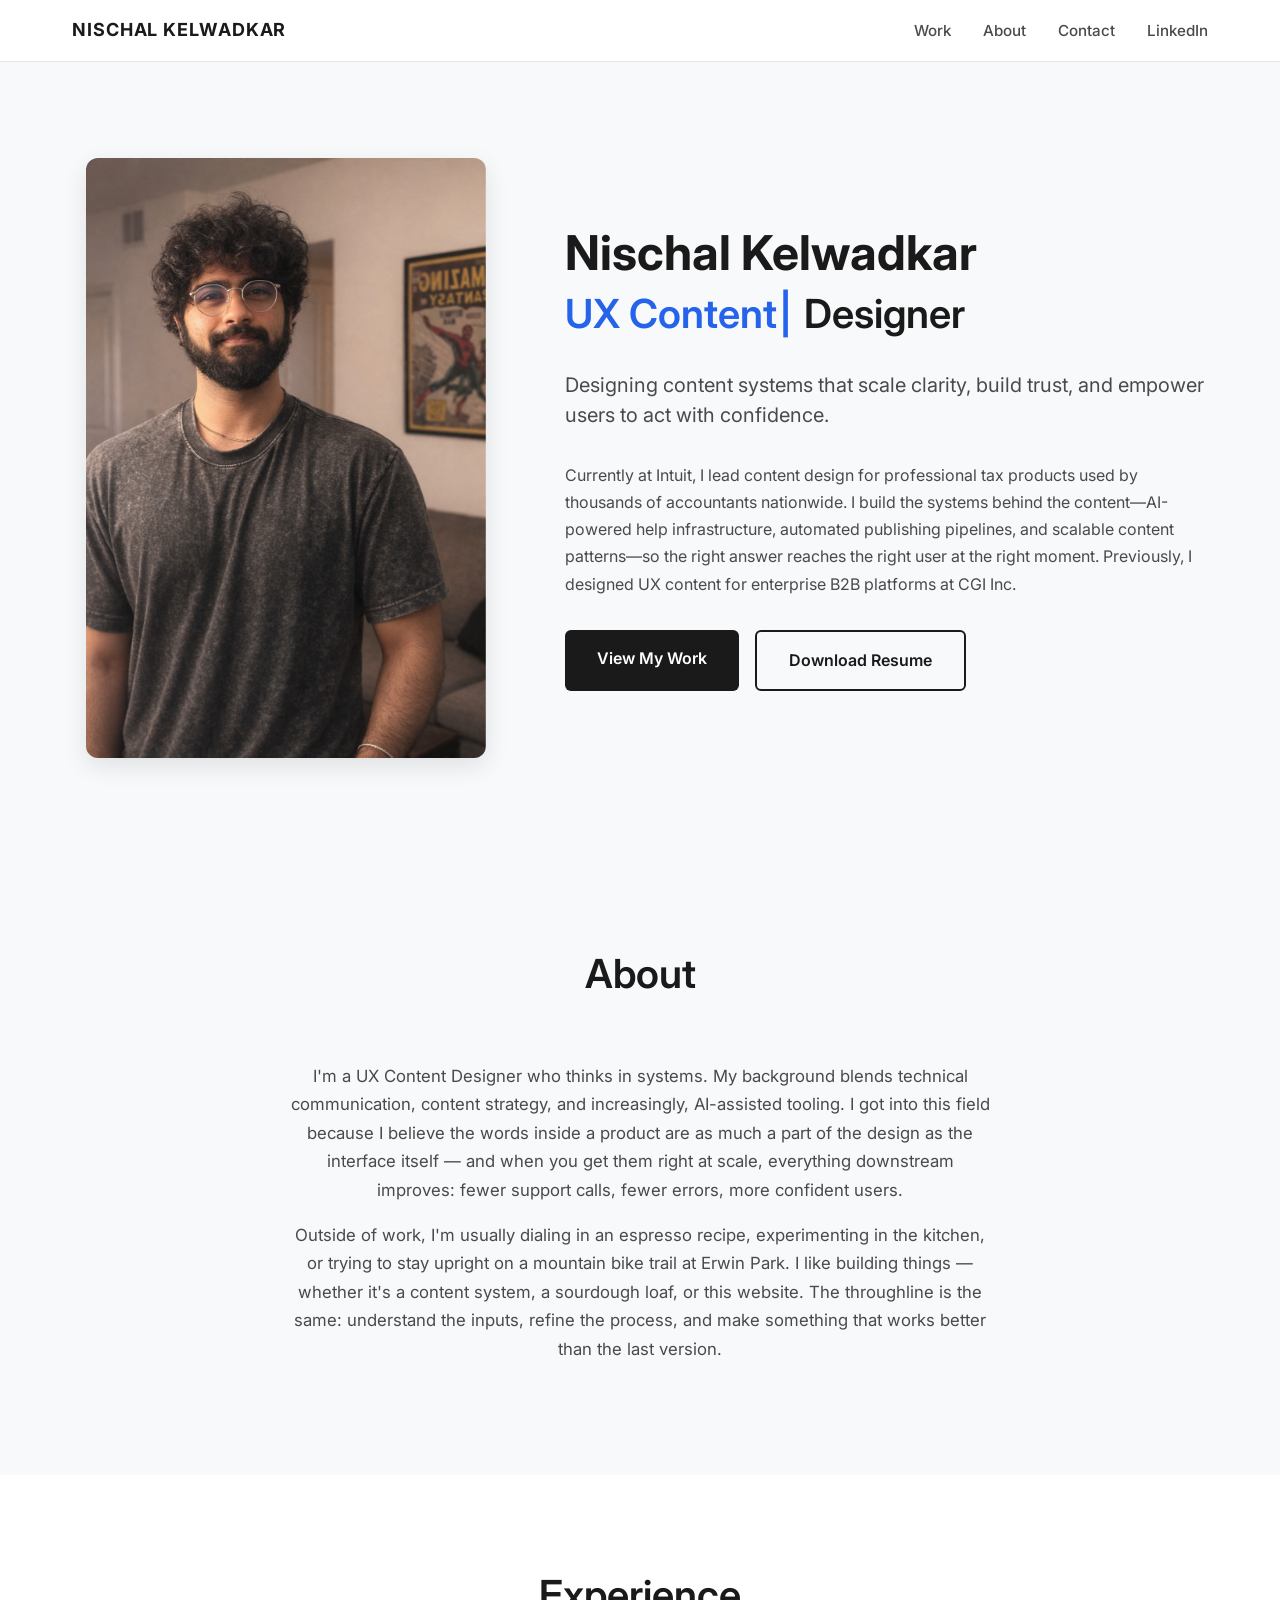
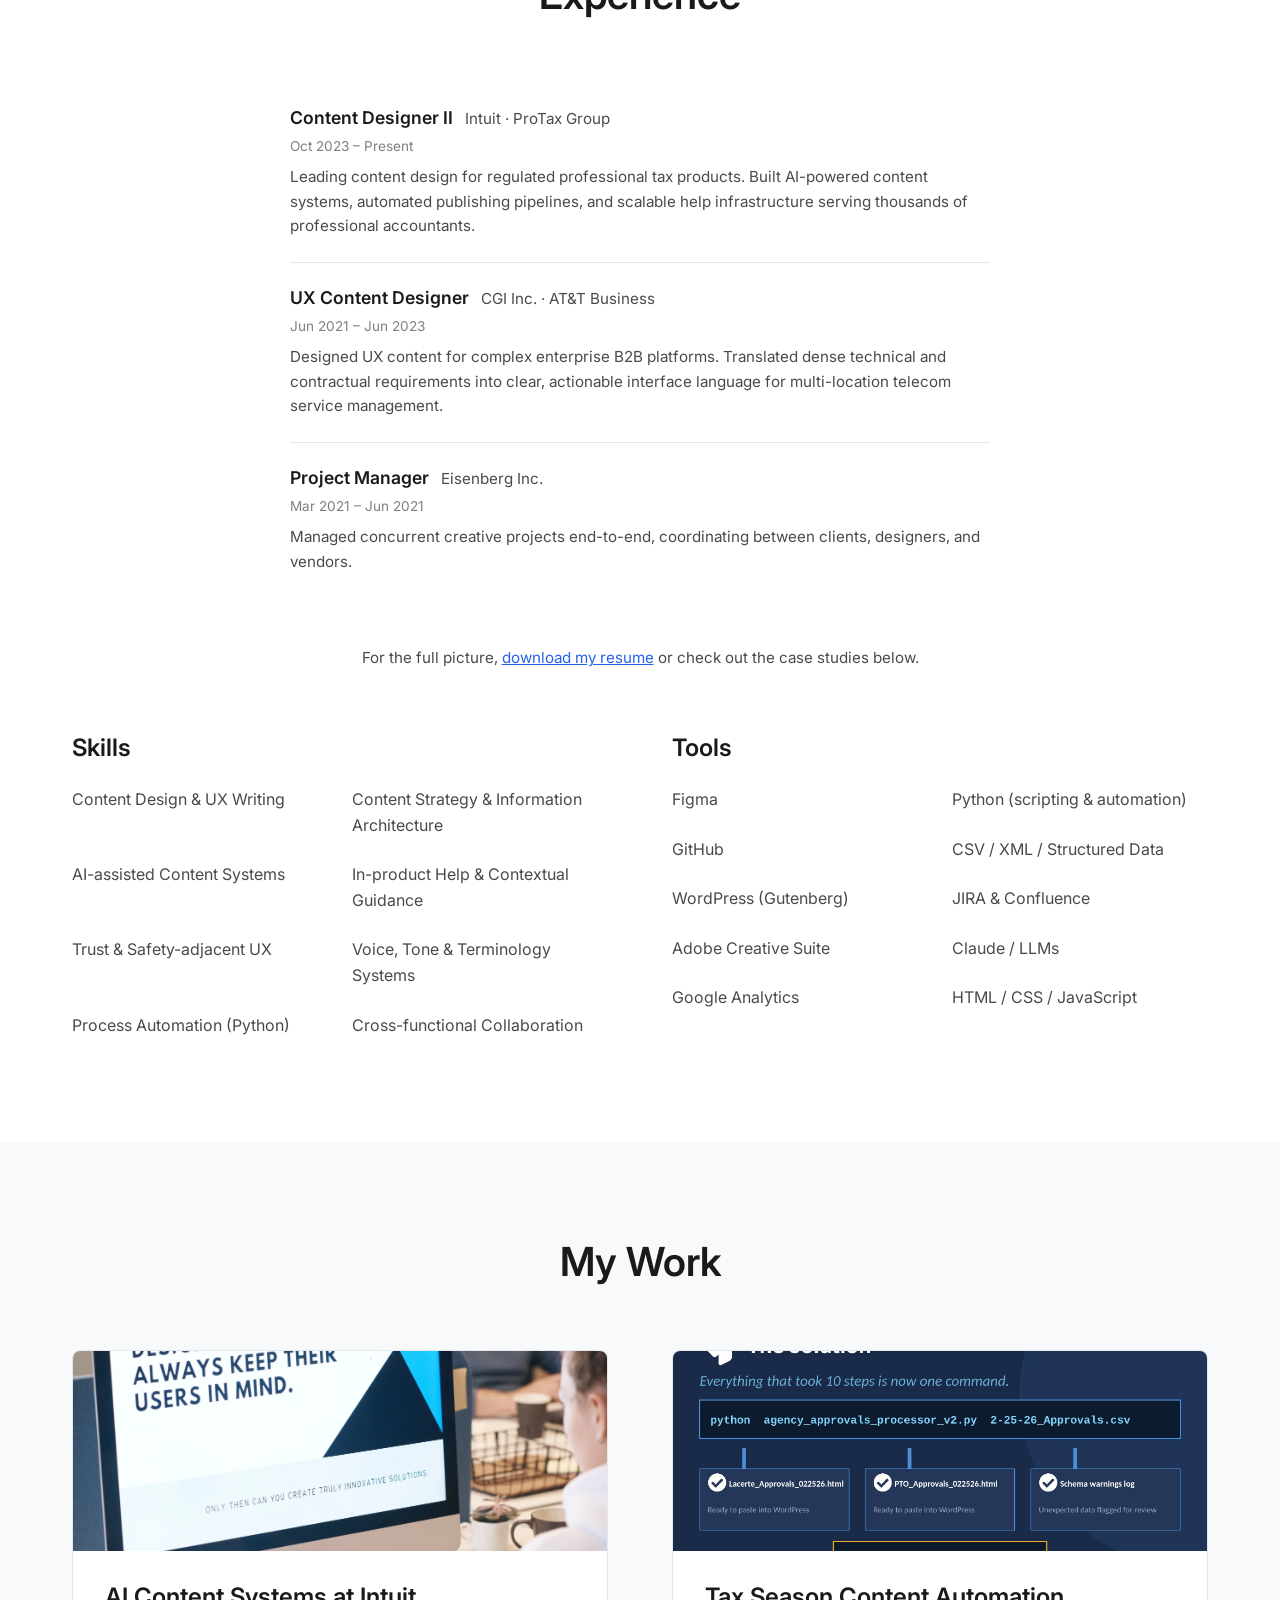
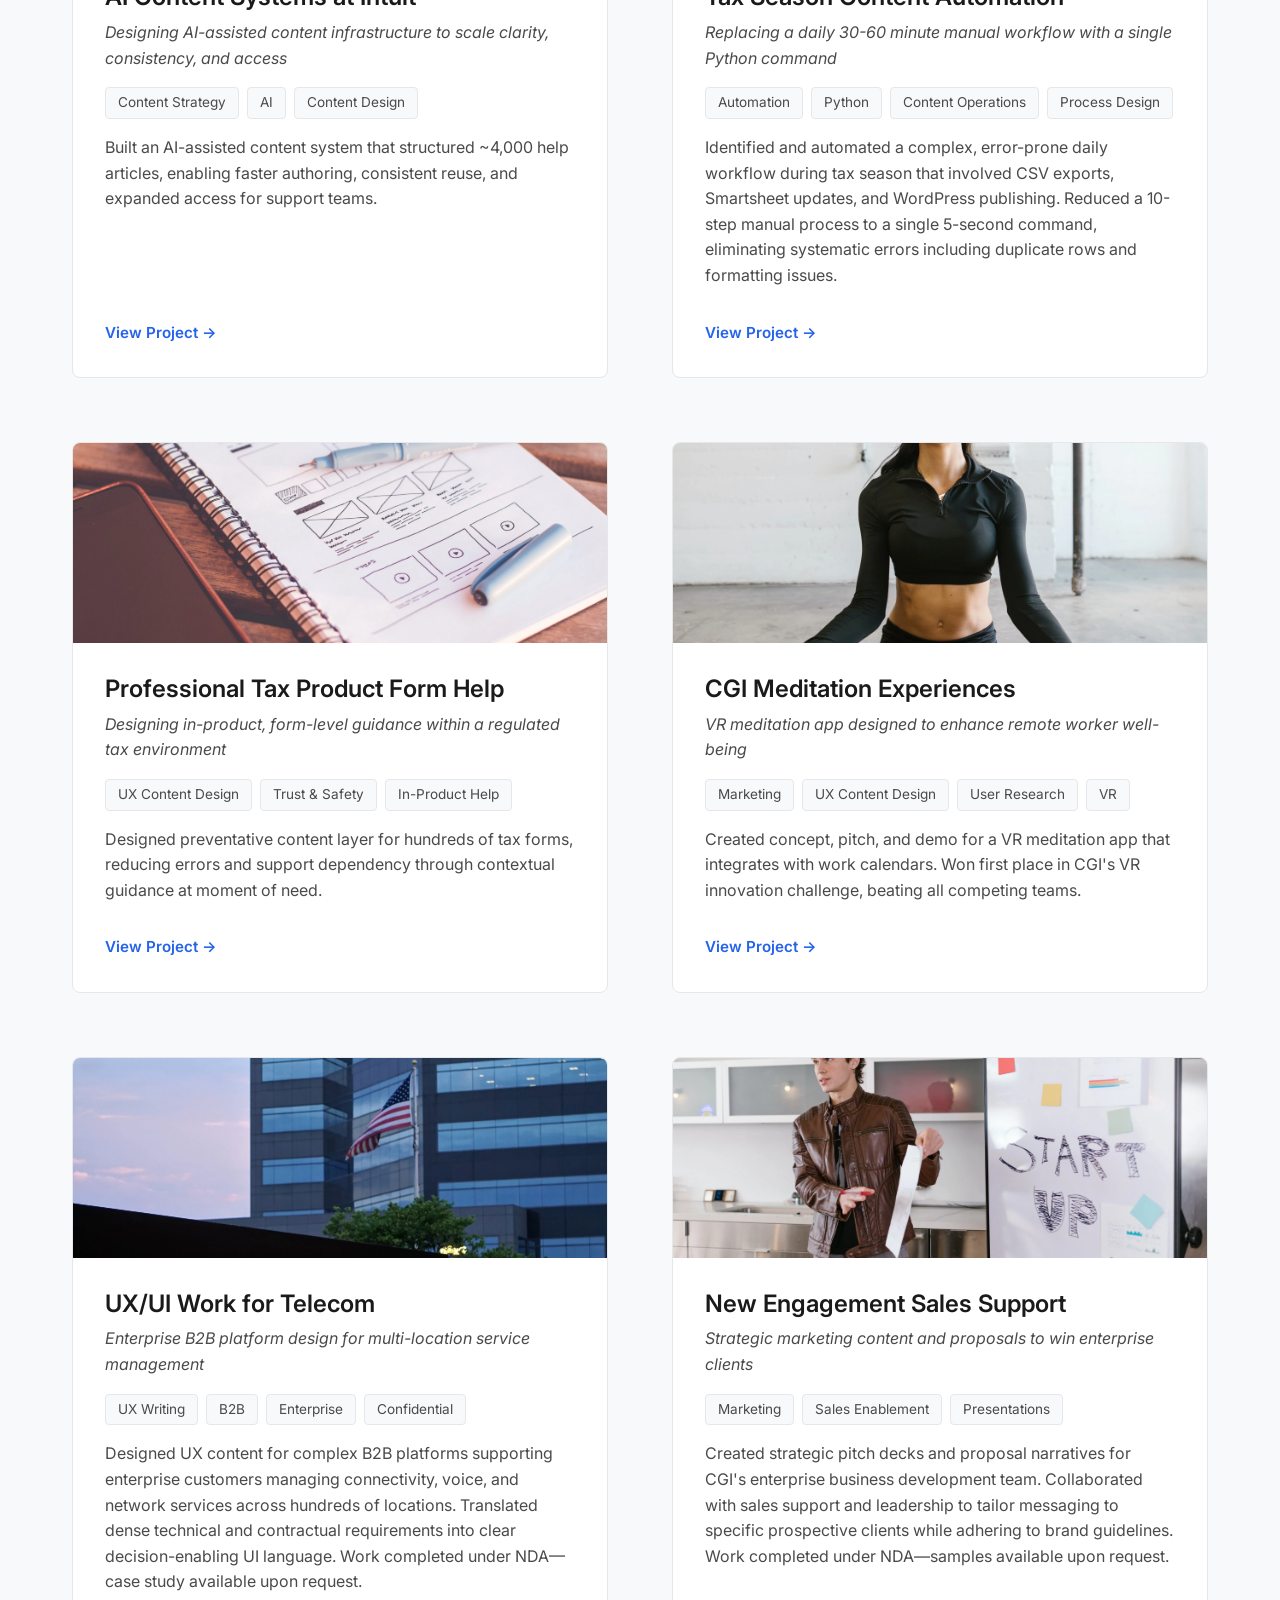
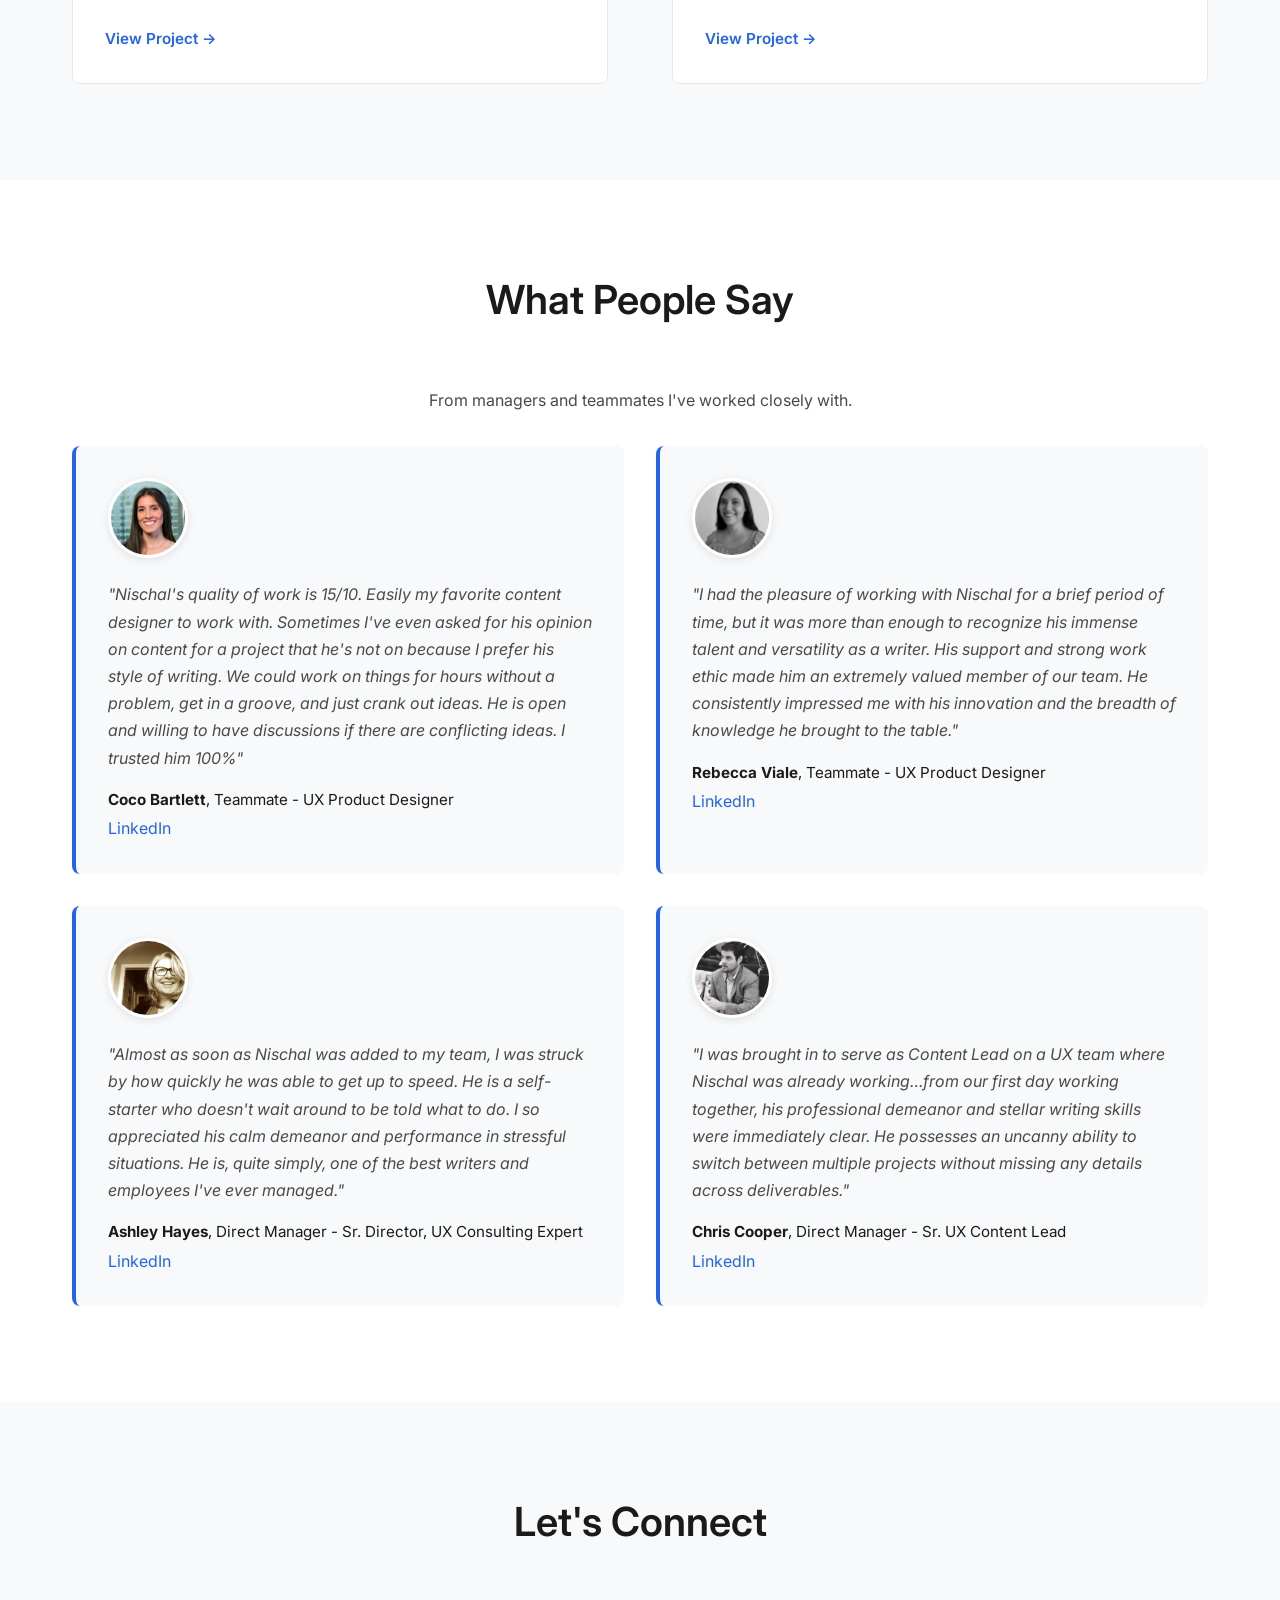
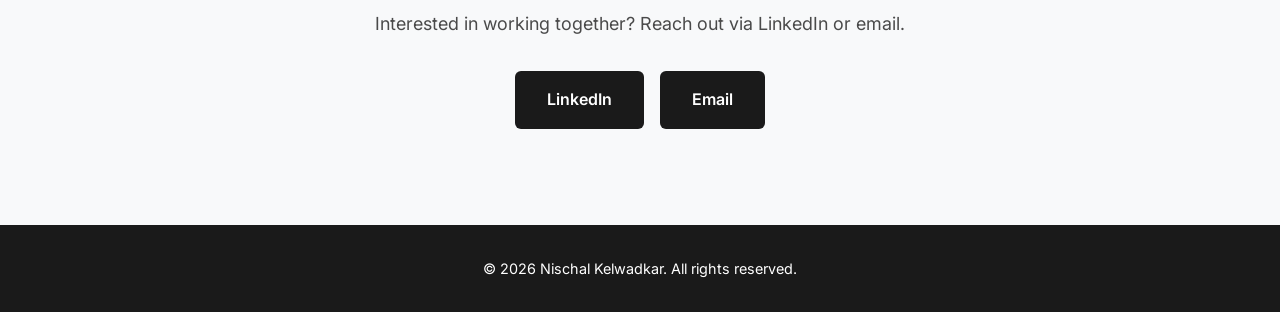
==== index.html @ 934eb345 "Round 2: slide images on automation page, 2x2 testimonials, split about section with personality, in" ====
<!DOCTYPE html>
<html lang="en">
<head>
    <meta charset="UTF-8">
    <meta name="viewport" content="width=device-width, initial-scale=1.0">
    <meta name="description" content="Nischal Kelwadkar - UX Content Designer specializing in content systems, in-product help, and AI-assisted workflows.">
    <meta property="og:title" content="Nischal Kelwadkar - UX Content Designer">
    <meta property="og:description" content="Designing content systems that scale clarity, build trust, and empower users to act with confidence.">
    <meta property="og:type" content="website">
    <meta property="og:url" content="https://www.nischalkelwadkar.com">
    <meta name="twitter:card" content="summary">
    <meta name="twitter:title" content="Nischal Kelwadkar - UX Content Designer">
    <meta name="twitter:description" content="UX Content Designer specializing in content systems, AI-assisted workflows, and in-product help.">
    <title>Nischal Kelwadkar - UX Content Designer</title>
    <link rel="stylesheet" href="css/style.css">
    <link rel="preconnect" href="https://fonts.googleapis.com">
    <link rel="preconnect" href="https://fonts.gstatic.com" crossorigin>
    <link href="https://fonts.googleapis.com/css2?family=Inter:wght@300;400;500;600;700&display=swap" rel="stylesheet">
</head>
<body>
    <!-- Header/Nav -->
    <header class="header">
        <div class="container">
            <nav class="nav">
                <a href="/" class="logo">NISCHAL KELWADKAR</a>
                <ul class="nav-links">
                    <li><a href="#work">Work</a></li>
                    <li><a href="#about">About</a></li>
                    <li><a href="#contact">Contact</a></li>
                    <li><a href="https://www.linkedin.com/in/nischal-kelwadkar-384573167/" target="_blank" rel="noopener">LinkedIn</a></li>
                </ul>
            </nav>
        </div>
    </header>

    <!-- Hero Section -->
    <section class="hero">
        <div class="container">
            <div class="hero-wrapper">
                <div class="hero-image">
                    <img src="images/MePic.webp" alt="Nischal Kelwadkar" />
                </div>
                <div class="hero-content">
                    <h1 class="hero-name">Nischal Kelwadkar</h1>
                    <h2 class="hero-title">
                        <span class="title-rotating"></span>
                        <span class="title-static">Designer</span>
                    </h2>
                    <p class="hero-subtitle">Designing content systems that scale clarity, build trust, and empower users to act with confidence.</p>
                    <p class="hero-description">
                        Currently at Intuit, I lead content design for professional tax products used by thousands of accountants nationwide. I build the systems behind the content—AI-powered help infrastructure, automated publishing pipelines, and scalable content patterns—so the right answer reaches the right user at the right moment. Previously, I designed UX content for enterprise B2B platforms at CGI Inc.
                    </p>
                    <div class="hero-actions">
                        <a href="#work" class="cta-button">View My Work</a>
                        <a href="resume.pdf" download class="cta-button secondary">Download Resume</a>
                    </div>
                </div>
            </div>
        </div>
    </section>

    <!-- About Intro Section -->
    <section id="about" class="about-intro-section">
        <div class="container">
            <h2 class="section-title">About</h2>
            <div class="about-intro">
                <p>I'm a UX Content Designer who thinks in systems. My background blends technical communication, content strategy, and increasingly, AI-assisted tooling. I got into this field because I believe the words inside a product are as much a part of the design as the interface itself — and when you get them right at scale, everything downstream improves: fewer support calls, fewer errors, more confident users.</p>
                <p>Outside of work, I'm usually dialing in an espresso recipe, experimenting in the kitchen, or trying to stay upright on a mountain bike trail at Erwin Park. I like building things — whether it's a content system, a sourdough loaf, or this website. The throughline is the same: understand the inputs, refine the process, and make something that works better than the last version.</p>
            </div>
        </div>
    </section>

    <!-- Experience & Skills Section -->
    <section class="experience-section">
        <div class="container">
            <h2 class="section-title">Experience</h2>
            <div class="experience-timeline">
                <div class="timeline-item">
                    <div class="timeline-role">
                        <h3>Content Designer II</h3>
                        <p class="company">Intuit · ProTax Group</p>
                    </div>
                    <p class="timeline-dates">Oct 2023 – Present</p>
                    <p class="timeline-summary">Leading content design for regulated professional tax products. Built AI-powered content systems, automated publishing pipelines, and scalable help infrastructure serving thousands of professional accountants.</p>
                </div>
                <div class="timeline-item">
                    <div class="timeline-role">
                        <h3>UX Content Designer</h3>
                        <p class="company">CGI Inc. · AT&T Business</p>
                    </div>
                    <p class="timeline-dates">Jun 2021 – Jun 2023</p>
                    <p class="timeline-summary">Designed UX content for complex enterprise B2B platforms. Translated dense technical and contractual requirements into clear, actionable interface language for multi-location telecom service management.</p>
                </div>
                <div class="timeline-item">
                    <div class="timeline-role">
                        <h3>Project Manager</h3>
                        <p class="company">Eisenberg Inc.</p>
                    </div>
                    <p class="timeline-dates">Mar 2021 – Jun 2021</p>
                    <p class="timeline-summary">Managed concurrent creative projects end-to-end, coordinating between clients, designers, and vendors.</p>
                </div>
            </div>
            <div class="about-cta">
                <p>For the full picture, <a href="resume.pdf" download>download my resume</a> or check out the case studies below.</p>
            </div>
            <div class="skills-tools">
                <div class="skills-column">
                    <h3>Skills</h3>
                    <ul class="skill-list">
                        <li><a href="projects/lacerte-forms-help.html#content-design-strategy" class="skill-link">Content Design & UX Writing</a></li>
                        <li><a href="projects/ai-content-systems.html#content-capture" class="skill-link">Content Strategy & Information Architecture</a></li>
                        <li><a href="projects/ai-content-systems.html#ai-authoring" class="skill-link">AI-assisted Content Systems</a></li>
                        <li><a href="projects/lacerte-forms-help.html#writing-in-product" class="skill-link">In-product Help & Contextual Guidance</a></li>
                        <li><a href="projects/lacerte-forms-help.html#trust-safety" class="skill-link">Trust & Safety-adjacent UX</a></li>
                        <li><a href="projects/lacerte-forms-help.html#terminology" class="skill-link">Voice, Tone & Terminology Systems</a></li>
                        <li><a href="projects/tax-season-automation.html#python-solution" class="skill-link">Process Automation (Python)</a></li>
                        <li><a href="projects/lacerte-forms-help.html#cross-functional" class="skill-link">Cross-functional Collaboration</a></li>
                    </ul>
                </div>
                <div class="skills-column">
                    <h3>Tools</h3>
                    <ul class="skill-list">
                        <li><a href="projects/cgi-meditation.html#wireframes" class="skill-link">Figma</a></li>
                        <li><a href="projects/tax-season-automation.html#python-solution" class="skill-link">Python (scripting & automation)</a></li>
                        <li><a href="projects/tax-season-automation.html#impact" class="skill-link">GitHub</a></li>
                        <li><a href="projects/lacerte-forms-help.html#technical-implementation" class="skill-link">CSV / XML / Structured Data</a></li>
                        <li><a href="projects/tax-season-automation.html#wordpress-publishing" class="skill-link">WordPress (Gutenberg)</a></li>
                        <li><a href="projects/lacerte-forms-help.html#identifying-high-risk" class="skill-link">JIRA & Confluence</a></li>
                        <li><a href="projects/cgi-meditation.html#selling-product" class="skill-link">Adobe Creative Suite</a></li>
                        <li><a href="projects/ai-content-systems.html#ai-authoring" class="skill-link">Claude / LLMs</a></li>
                        <li><a href="projects/lacerte-forms-help.html#deep-linking" class="skill-link">Google Analytics</a></li>
                        <li><a href="projects/lacerte-forms-help.html#build-release" class="skill-link">HTML / CSS / JavaScript</a></li>
                    </ul>
                </div>
            </div>
        </div>
    </section>

    <!-- Projects Section -->
    <section id="work" class="projects">
        <div class="container">
            <h2 class="section-title">My Work</h2>
            <div id="projects-grid" class="projects-grid">
                <!-- Projects will be dynamically loaded here -->
            </div>
        </div>
    </section>

    <!-- Testimonials Section -->
    <section class="testimonials">
        <div class="container">
            <h2 class="section-title">What People Say</h2>
            <p class="section-subtitle" style="text-align: center; color: var(--color-secondary); margin-bottom: 2rem; max-width: 600px; margin-left: auto; margin-right: auto;">From managers and teammates I've worked closely with.</p>
            <div class="testimonials-grid">
                <div class="testimonial">
                    <img src="images/coco.webp" alt="Coco Bartlett" class="testimonial-photo" />
                    <p class="quote">"Nischal's quality of work is 15/10. Easily my favorite content designer to work with. 
                    Sometimes I've even asked for his opinion on content for a project that he's not on because I prefer his 
                    style of writing. We could work on things for hours without a problem, get in a groove, and just crank out 
                    ideas. He is open and willing to have discussions if there are conflicting ideas. I trusted him 100%"</p>
                    <p class="author"><strong>Coco Bartlett</strong>, Teammate - UX Product Designer</p>
                    <a href="https://www.linkedin.com/in/cocobartlett/" target="_blank" rel="noopener">LinkedIn</a>
                </div>

                <div class="testimonial">
                    <img src="images/Rebecca.webp" alt="Rebecca Viale" class="testimonial-photo" />
                    <p class="quote">"I had the pleasure of working with Nischal for a brief period of time, but it was more 
                    than enough to recognize his immense talent and versatility as a writer. His support and strong work ethic 
                    made him an extremely valued member of our team. He consistently impressed me with his innovation and the 
                    breadth of knowledge he brought to the table."</p>
                    <p class="author"><strong>Rebecca Viale</strong>, Teammate - UX Product Designer</p>
                    <a href="https://www.linkedin.com/in/bexviale/" target="_blank" rel="noopener">LinkedIn</a>
                </div>

                <div class="testimonial">
                    <img src="images/Ashley.webp" alt="Ashley Hayes" class="testimonial-photo" />
                    <p class="quote">"Almost as soon as Nischal was added to my team, I was struck by how quickly he was able 
                    to get up to speed. He is a self-starter who doesn't wait around to be told what to do. I so appreciated 
                    his calm demeanor and performance in stressful situations. He is, quite simply, one of the best writers and 
                    employees I've ever managed."</p>
                    <p class="author"><strong>Ashley Hayes</strong>, Direct Manager - Sr. Director, UX Consulting Expert</p>
                    <a href="https://www.linkedin.com/in/ashley-e-hayes/" target="_blank" rel="noopener">LinkedIn</a>
                </div>

                <div class="testimonial">
                    <img src="images/Chris.webp" alt="Chris Cooper" class="testimonial-photo" />
                    <p class="quote">"I was brought in to serve as Content Lead on a UX team where Nischal was already 
                    working…from our first day working together, his professional demeanor and stellar writing skills were 
                    immediately clear. He possesses an uncanny ability to switch between multiple projects without missing any 
                    details across deliverables."</p>
                    <p class="author"><strong>Chris Cooper</strong>, Direct Manager - Sr. UX Content Lead</p>
                    <a href="https://www.linkedin.com/in/chriscooperatl/" target="_blank" rel="noopener">LinkedIn</a>
                </div>
            </div>
        </div>
    </section>

    <!-- Contact Section -->
    <section id="contact" class="contact">
        <div class="container">
            <h2 class="section-title">Let's Connect</h2>
            <p class="contact-text">Interested in working together? Reach out via LinkedIn or email.</p>
            <div class="contact-links">
                <a href="https://www.linkedin.com/in/nischal-kelwadkar-384573167/" target="_blank" rel="noopener" class="contact-button">LinkedIn</a>
                <a href="mailto:nischalnck@gmail.com" class="contact-button">Email</a>
            </div>
        </div>
    </section>

    <!-- Footer -->
    <footer class="footer">
        <div class="container">
            <p>&copy; 2026 Nischal Kelwadkar. All rights reserved.</p>
        </div>
    </footer>

    <script src="js/main.js"></script>
</body>
</html>
---- css/style.css ----
/* ===========================
   Reset & Base Styles
   =========================== */

* {
    margin: 0;
    padding: 0;
    box-sizing: border-box;
}

:root {
    --color-primary: #1a1a1a;
    --color-secondary: #4a4a4a;
    --color-accent: #2563eb;
    --color-bg: #ffffff;
    --color-bg-alt: #f8f9fa;
    --color-border: #e5e7eb;
    --font-primary: 'Inter', -apple-system, BlinkMacSystemFont, 'Segoe UI', sans-serif;
    --max-width: 1200px;
    --spacing-xs: 0.5rem;
    --spacing-sm: 1rem;
    --spacing-md: 2rem;
    --spacing-lg: 4rem;
    --spacing-xl: 6rem;
}

html {
    scroll-behavior: smooth;
}

body {
    font-family: var(--font-primary);
    color: var(--color-primary);
    line-height: 1.6;
    font-size: 16px;
    background: var(--color-bg);
}

/* ===========================
   Typography
   =========================== */

h1, h2, h3, h4, h5, h6 {
    line-height: 1.2;
    font-weight: 600;
}

h1 {
    font-size: 3.5rem;
    margin-bottom: var(--spacing-md);
}

h2 {
    font-size: 2.5rem;
    margin-bottom: var(--spacing-md);
}

h3 {
    font-size: 1.5rem;
    margin-bottom: var(--spacing-sm);
}

p {
    margin-bottom: var(--spacing-sm);
}

a {
    color: var(--color-accent);
    text-decoration: none;
    transition: opacity 0.2s ease;
}

a:hover {
    opacity: 0.8;
}

/* ===========================
   Layout
   =========================== */

.container {
    max-width: var(--max-width);
    margin: 0 auto;
    padding: 0 var(--spacing-md);
}

section {
    padding: var(--spacing-xl) 0;
}

/* ===========================
   Header & Navigation
   =========================== */

.header {
    position: sticky;
    top: 0;
    background: rgba(255, 255, 255, 0.95);
    backdrop-filter: blur(10px);
    border-bottom: 1px solid var(--color-border);
    z-index: 1000;
    padding: var(--spacing-sm) 0;
}

.nav {
    display: flex;
    justify-content: space-between;
    align-items: center;
}

.logo {
    font-size: 1.125rem;
    font-weight: 700;
    letter-spacing: 0.05em;
    color: var(--color-primary);
}

.nav-links {
    display: flex;
    list-style: none;
    gap: var(--spacing-md);
}

.nav-links a {
    color: var(--color-secondary);
    font-weight: 500;
    font-size: 0.95rem;
}

.nav-links a:hover {
    color: var(--color-accent);
}

/* ===========================
   Hero Section
   =========================== */

.hero {
    padding: var(--spacing-xl) 0;
    background: var(--color-bg-alt);
}

.hero-wrapper {
    display: grid;
    grid-template-columns: 1fr 1.5fr;
    gap: var(--spacing-lg);
    align-items: center;
}

.hero-image {
    display: flex;
    justify-content: center;
    align-items: center;
}

.hero-image img {
    width: 100%;
    max-width: 400px;
    height: auto;
    border-radius: 12px;
    box-shadow: 0 8px 24px rgba(0, 0, 0, 0.1);
}

.hero-content {
    max-width: 100%;
}

.hero-name {
    font-size: 3rem;
    font-weight: 700;
    margin-bottom: var(--spacing-xs);
    color: var(--color-primary);
}

.hero-title {
    font-size: 2.5rem;
    font-weight: 600;
    margin-bottom: var(--spacing-md);
    color: var(--color-secondary);
    white-space: nowrap;
}

.title-rotating {
    display: inline-block;
    color: var(--color-accent);
    vertical-align: baseline;
    position: relative;
    transition: color 0.3s ease;
}

.title-rotating::after {
    content: '|';
    color: var(--color-accent);
    animation: blink 1.5s step-end infinite;
    margin-left: 2px;
}

.title-rotating.hide-cursor::after {
    display: none;
}

.title-rotating.final-state {
    color: var(--color-primary);
}

@keyframes blink {
    0%, 60% {
        opacity: 1;
    }
    61%, 100% {
        opacity: 0;
    }
}

.title-static {
    display: inline-block;
    color: var(--color-primary);
    vertical-align: baseline;
    margin-left: 0.2rem;
}

.hero-subtitle {
    font-size: 1.25rem;
    color: var(--color-secondary);
    margin-bottom: var(--spacing-md);
    line-height: 1.5;
}

.hero-description {
    font-size: 1rem;
    color: var(--color-secondary);
    margin-bottom: var(--spacing-sm);
    line-height: 1.7;
}

.hero-actions {
    display: flex;
    gap: var(--spacing-sm);
    margin-top: var(--spacing-md);
}

.cta-button {
    display: inline-block;
    padding: 1rem 2rem;
    background: var(--color-primary);
    color: var(--color-bg);
    font-weight: 600;
    border-radius: 6px;
    transition: transform 0.2s ease, box-shadow 0.2s ease;
}

.cta-button:hover {
    transform: translateY(-2px);
    box-shadow: 0 4px 12px rgba(0, 0, 0, 0.15);
    opacity: 1;
}

.cta-button.secondary {
    background: transparent;
    color: var(--color-primary);
    border: 2px solid var(--color-primary);
}

.cta-button.secondary:hover {
    background: var(--color-primary);
    color: var(--color-bg);
}

/* ===========================
   Experience Section
   =========================== */

.about-intro-section {
    background: var(--color-bg-alt);
    padding-bottom: var(--spacing-lg);
}

.experience-section {
    background: var(--color-bg);
}

.section-title {
    font-size: 2.5rem;
    margin-bottom: var(--spacing-lg);
    text-align: center;
}

.section-subtitle {
    font-size: 1rem;
    line-height: 1.6;
}

/* About Section - Timeline */
.about-intro {
    max-width: 700px;
    margin: 0 auto 3rem;
    text-align: center;
}

.about-intro p {
    color: var(--color-secondary);
    font-size: 1.05rem;
    line-height: 1.7;
}

.experience-timeline {
    max-width: 700px;
    margin: 0 auto 3rem;
}

.timeline-item {
    padding: 1.5rem 0;
    border-bottom: 1px solid var(--color-border);
}

.timeline-item:last-child {
    border-bottom: none;
}

.timeline-item .timeline-role {
    display: flex;
    align-items: baseline;
    gap: 0.75rem;
    flex-wrap: wrap;
}

.timeline-item h3 {
    margin: 0;
    font-size: 1.1rem;
    color: var(--color-primary);
}

.timeline-item .company {
    color: var(--color-secondary);
    font-size: 0.95rem;
    margin: 0;
}

.timeline-item .timeline-dates {
    color: var(--color-secondary);
    font-size: 0.85rem;
    margin: 0.25rem 0 0.5rem;
    opacity: 0.7;
}

.timeline-item .timeline-summary {
    color: var(--color-secondary);
    font-size: 0.95rem;
    line-height: 1.6;
    margin: 0;
}

.about-cta {
    text-align: center;
    margin-bottom: 3rem;
}

.about-cta p {
    color: var(--color-secondary);
    font-size: 0.95rem;
}

.about-cta a {
    color: var(--color-accent);
    text-decoration: underline;
}

/* Skills & Tools */
.skills-tools {
    display: grid;
    grid-template-columns: repeat(auto-fit, minmax(300px, 1fr));
    gap: var(--spacing-lg);
    margin-top: var(--spacing-lg);
}

.skills-column h3 {
    margin-bottom: var(--spacing-sm);
    color: var(--color-primary);
}

.skill-list {
    list-style: none;
    display: grid;
    grid-template-columns: repeat(2, 1fr);
    gap: 0.5rem 1.5rem;
}

.skill-list li {
    padding: 0;
    transition: none;
    cursor: pointer;
}

.skill-list li:hover {
    transform: none;
    color: inherit;
}

/* Skill/Tool Interactive Links */
.skill-link {
    color: var(--color-secondary);
    text-decoration: none;
    display: block;
    padding: 0.5rem 0;
    transition: color 0.2s ease, transform 0.2s ease;
    position: relative;
}

.skill-link:hover {
    color: var(--color-accent);
    transform: translateY(-3px);
    opacity: 1;
}

.skill-link::after {
    content: '→';
    position: absolute;
    right: 0;
    top: 50%;
    transform: translateY(-50%);
    opacity: 0;
    transition: opacity 0.2s ease, right 0.2s ease;
    color: var(--color-accent);
    font-size: 0.85rem;
}

.skill-link:hover::after {
    opacity: 1;
    right: -1rem;
}

/* ===========================
   Projects Section
   =========================== */

.projects {
    background: var(--color-bg-alt);
}

.projects-grid {
    display: grid;
    grid-template-columns: repeat(auto-fill, minmax(350px, 1fr));
    gap: var(--spacing-lg);
}

.project-card {
    background: var(--color-bg);
    border: 1px solid var(--color-border);
    border-radius: 8px;
    overflow: hidden;
    transition: transform 0.2s ease, box-shadow 0.2s ease;
    cursor: pointer;
    display: flex;
    flex-direction: column;
}

.project-card:hover {
    transform: translateY(-4px);
    box-shadow: 0 8px 24px rgba(0, 0, 0, 0.1);
}

.project-card-image {
    width: 100%;
    height: 200px;
    overflow: hidden;
    background: var(--color-bg-alt);
}

.project-card-image img {
    width: 100%;
    height: 100%;
    object-fit: cover;
    transition: transform 0.3s ease;
}

.project-card:hover .project-card-image img {
    transform: scale(1.05);
}

.project-card-content {
    padding: var(--spacing-md);
    flex: 1;
    display: flex;
    flex-direction: column;
}

.project-card h3 {
    font-size: 1.5rem;
    margin-bottom: var(--spacing-xs);
    color: var(--color-primary);
}

.project-tagline {
    font-size: 1rem;
    color: var(--color-secondary);
    margin-bottom: var(--spacing-sm);
    font-style: italic;
}

.project-tags {
    display: flex;
    flex-wrap: wrap;
    gap: 0.5rem;
    margin-bottom: var(--spacing-sm);
}

.project-tag {
    background: var(--color-bg-alt);
    padding: 0.25rem 0.75rem;
    border-radius: 4px;
    font-size: 0.85rem;
    color: var(--color-secondary);
    border: 1px solid var(--color-border);
}

.project-summary {
    color: var(--color-secondary);
    line-height: 1.6;
    margin-bottom: var(--spacing-sm);
}

.project-link {
    display: inline-block;
    margin-top: auto;
    padding-top: var(--spacing-sm);
    color: var(--color-accent);
    font-weight: 600;
    font-size: 0.95rem;
}

.project-link::after {
    content: " →";
}

/* ===========================
   Testimonials Section
   =========================== */

.testimonials {
    background: var(--color-bg);
}

.testimonials-grid {
    display: grid;
    grid-template-columns: repeat(2, 1fr);
    gap: var(--spacing-md);
}

.testimonial {
    padding: var(--spacing-md);
    background: var(--color-bg-alt);
    border-radius: 8px;
    border-left: 4px solid var(--color-accent);
    position: relative;
}

.testimonial-photo {
    width: 80px;
    height: 80px;
    border-radius: 50%;
    object-fit: cover;
    margin-bottom: var(--spacing-sm);
    border: 3px solid var(--color-bg);
    box-shadow: 0 2px 8px rgba(0, 0, 0, 0.1);
}

.testimonial .quote {
    font-size: 1rem;
    line-height: 1.7;
    color: var(--color-secondary);
    margin-bottom: var(--spacing-sm);
    font-style: italic;
}

.testimonial .author {
    font-size: 0.95rem;
    color: var(--color-primary);
    margin-bottom: 0.25rem;
}

/* ===========================
   Contact Section
   =========================== */

.contact {
    background: var(--color-bg-alt);
    text-align: center;
}

.contact-text {
    font-size: 1.125rem;
    color: var(--color-secondary);
    margin-bottom: var(--spacing-md);
}

.contact-links {
    display: flex;
    gap: var(--spacing-sm);
    justify-content: center;
}

.contact-button {
    padding: 1rem 2rem;
    background: var(--color-primary);
    color: var(--color-bg);
    font-weight: 600;
    border-radius: 6px;
    transition: transform 0.2s ease, box-shadow 0.2s ease;
}

.contact-button:hover {
    transform: translateY(-2px);
    box-shadow: 0 4px 12px rgba(0, 0, 0, 0.15);
    opacity: 1;
}

/* ===========================
   Footer
   =========================== */

.footer {
    background: var(--color-primary);
    color: var(--color-bg);
    text-align: center;
    padding: var(--spacing-md) 0;
}

.footer p {
    margin: 0;
    font-size: 0.9rem;
}

/* ===========================
   Responsive Design
   =========================== */

@media (max-width: 768px) {
    h1 {
        font-size: 2.5rem;
    }

    h2 {
        font-size: 2rem;
    }

    .hero-wrapper {
        grid-template-columns: 1fr;
        gap: var(--spacing-md);
    }

    .hero-image {
        order: -1;
    }

    .hero-image img {
        max-width: 300px;
    }

    .hero-name {
        font-size: 2.5rem;
    }

    .hero-title {
        font-size: 2rem;
    }

    .hero-subtitle {
        font-size: 1.125rem;
    }

    .hero-actions {
        flex-direction: column;
    }

    .nav-links {
        gap: var(--spacing-sm);
        font-size: 0.9rem;
    }

    .projects-grid {
        grid-template-columns: 1fr;
    }

    .skills-tools {
        grid-template-columns: 1fr;
    }

    .contact-links {
        flex-direction: column;
        align-items: center;
    }

    .testimonials-grid {
        grid-template-columns: 1fr;
    }

    section {
        padding: var(--spacing-lg) 0;
    }
}

@media (max-width: 480px) {
    .container {
        padding: 0 var(--spacing-sm);
    }

    .nav-links {
        display: none; /* Simple mobile nav - can enhance later */
    }

    .testimonials-grid {
        grid-template-columns: 1fr;
    }
}
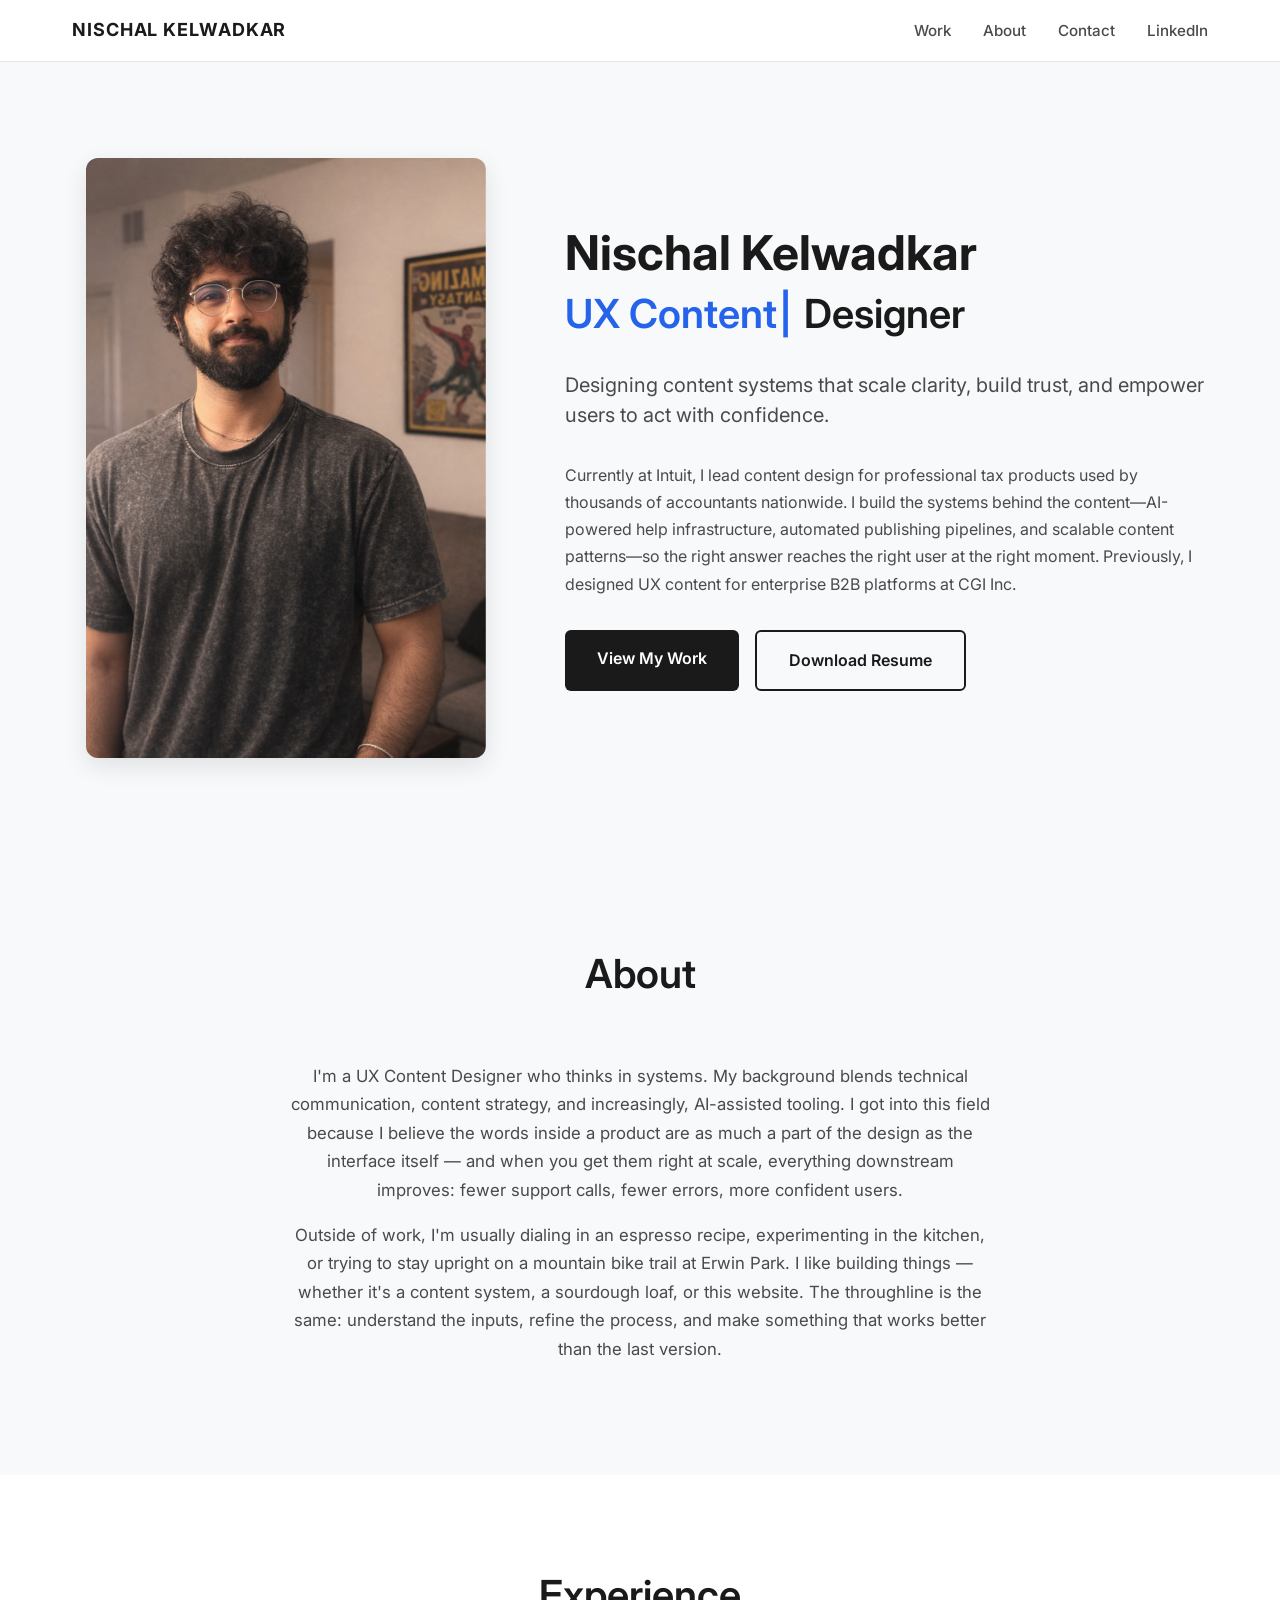
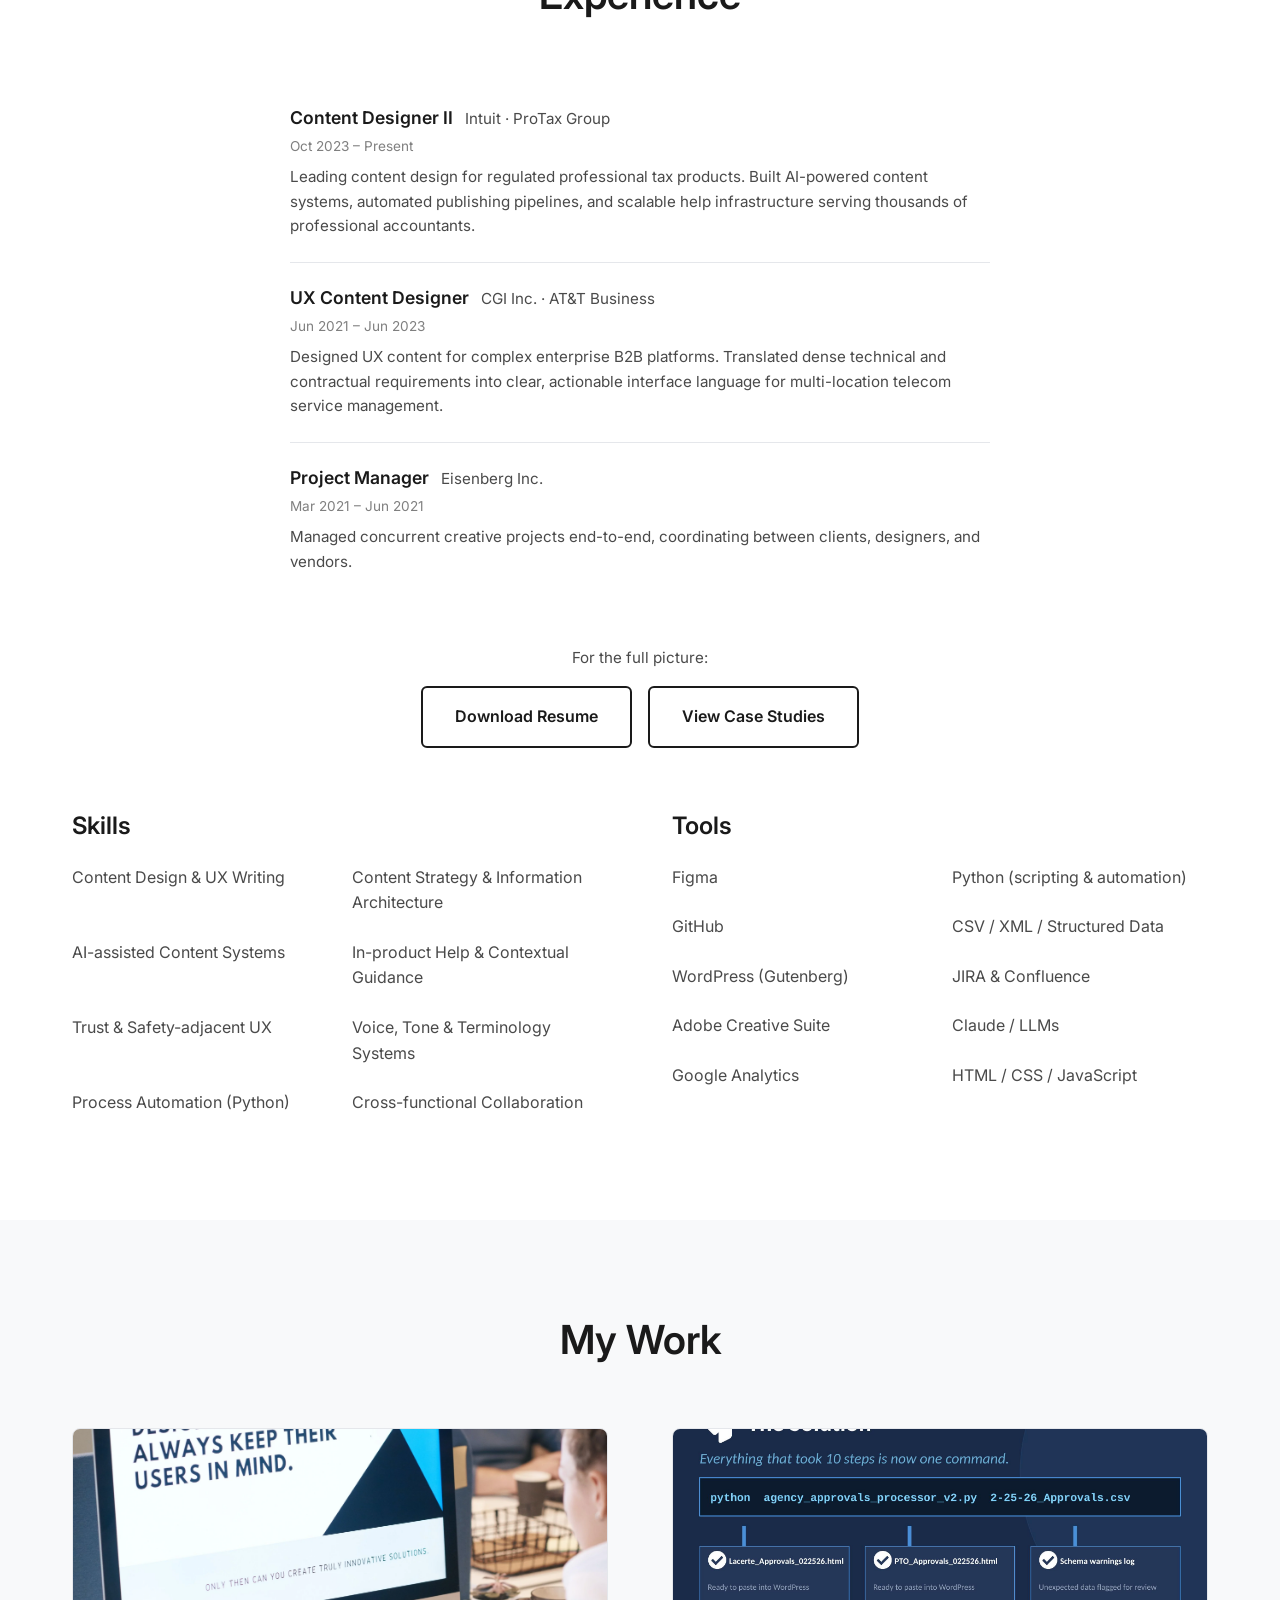
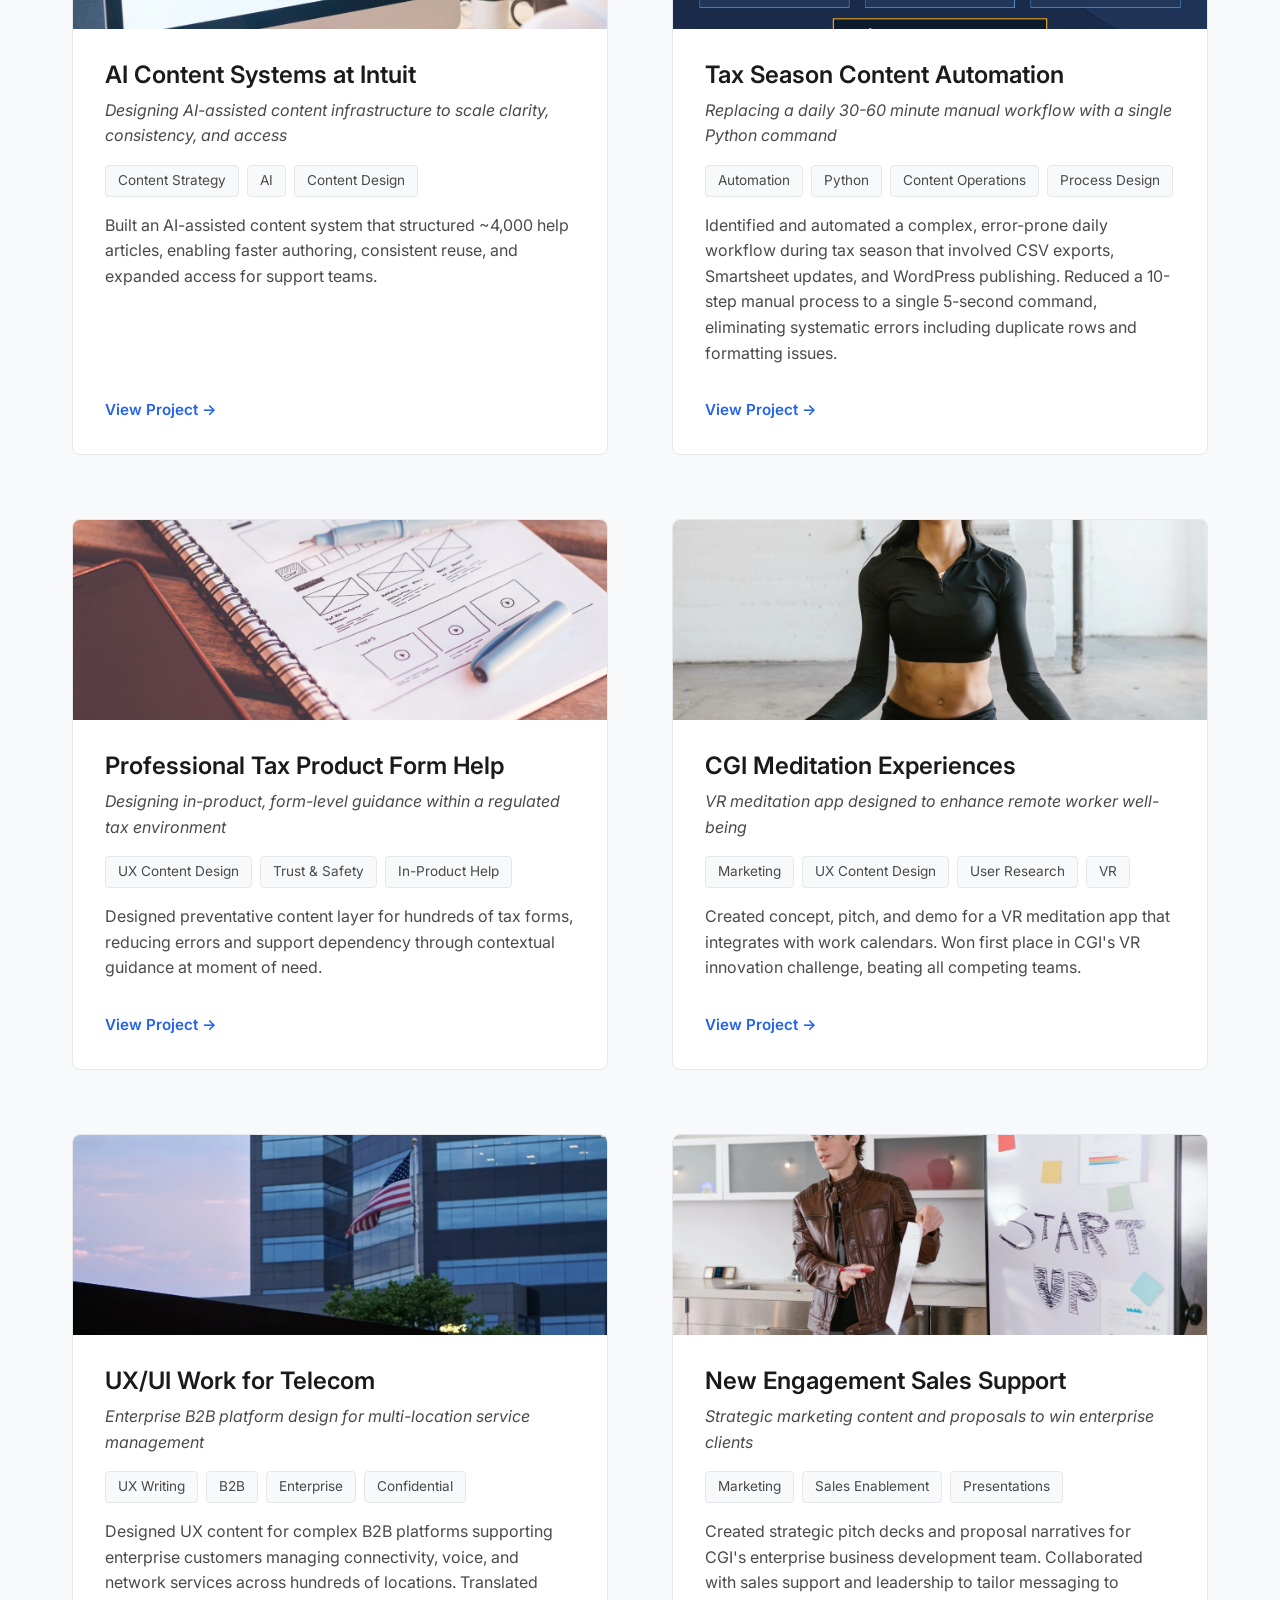
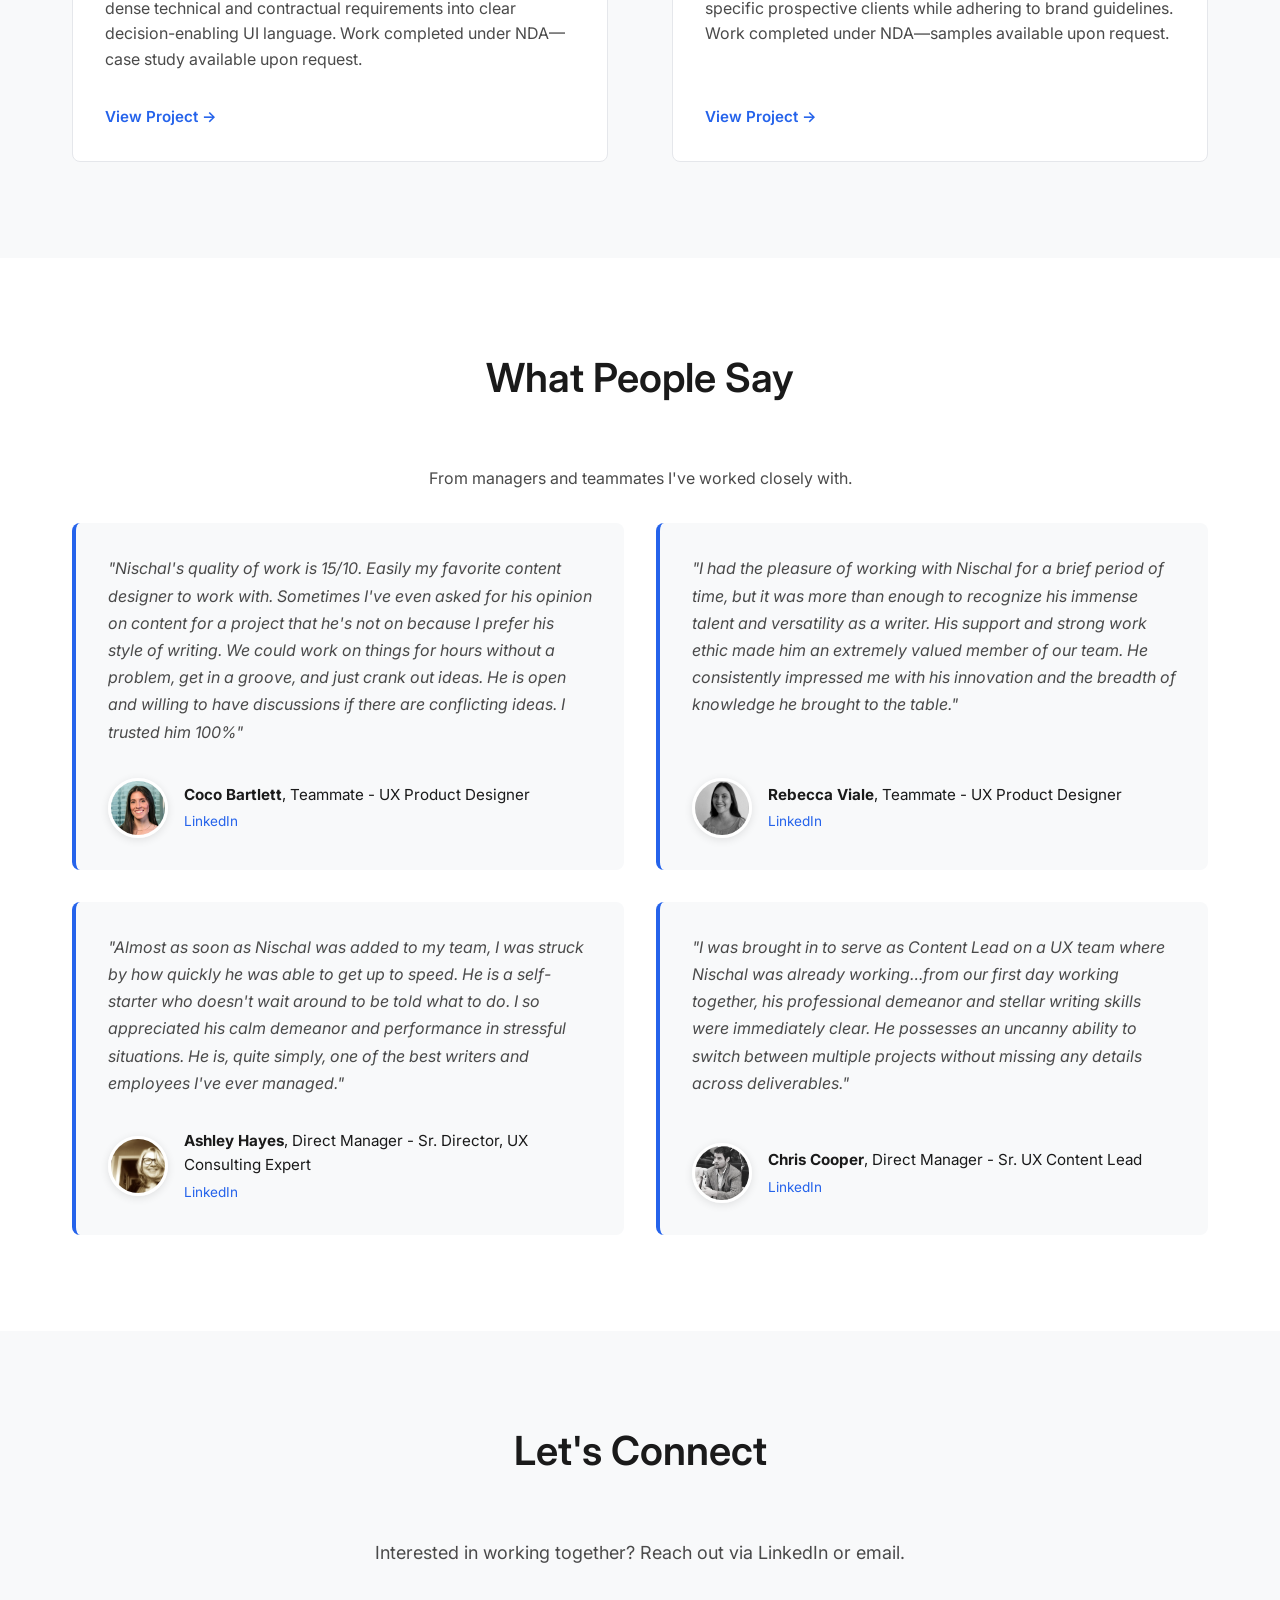
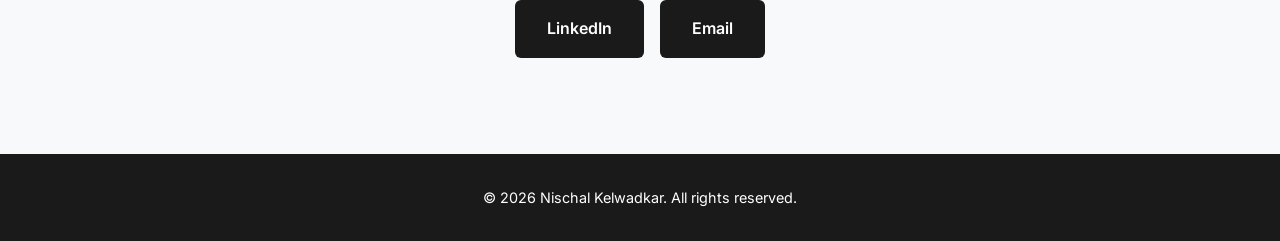
==== commit ef1b9954: "Polish: subtle skill link hover, button-style CTAs with deep links, testimonial photos aligned with " ====
--- a/index.html
+++ b/index.html
@@ -101,7 +101,11 @@
                 </div>
             </div>
             <div class="about-cta">
-                <p>For the full picture, <a href="resume.pdf" download>download my resume</a> or check out the case studies below.</p>
+                <p>For the full picture:</p>
+                <div class="about-cta-buttons">
+                    <a href="resume.pdf" download class="cta-button secondary">Download Resume</a>
+                    <a href="#work" class="cta-button secondary">View Case Studies</a>
+                </div>
             </div>
             <div class="skills-tools">
                 <div class="skills-column">
@@ -153,43 +157,59 @@
             <p class="section-subtitle" style="text-align: center; color: var(--color-secondary); margin-bottom: 2rem; max-width: 600px; margin-left: auto; margin-right: auto;">From managers and teammates I've worked closely with.</p>
             <div class="testimonials-grid">
                 <div class="testimonial">
-                    <img src="images/coco.webp" alt="Coco Bartlett" class="testimonial-photo" />
                     <p class="quote">"Nischal's quality of work is 15/10. Easily my favorite content designer to work with. 
                     Sometimes I've even asked for his opinion on content for a project that he's not on because I prefer his 
                     style of writing. We could work on things for hours without a problem, get in a groove, and just crank out 
                     ideas. He is open and willing to have discussions if there are conflicting ideas. I trusted him 100%"</p>
-                    <p class="author"><strong>Coco Bartlett</strong>, Teammate - UX Product Designer</p>
-                    <a href="https://www.linkedin.com/in/cocobartlett/" target="_blank" rel="noopener">LinkedIn</a>
-                </div>
-
-                <div class="testimonial">
-                    <img src="images/Rebecca.webp" alt="Rebecca Viale" class="testimonial-photo" />
+                    <div class="testimonial-footer">
+                        <img src="images/coco.webp" alt="Coco Bartlett" class="testimonial-photo" />
+                        <div class="testimonial-author-info">
+                            <p class="author"><strong>Coco Bartlett</strong>, Teammate - UX Product Designer</p>
+                            <a href="https://www.linkedin.com/in/cocobartlett/" target="_blank" rel="noopener">LinkedIn</a>
+                        </div>
+                    </div>
+                </div>
+
+                <div class="testimonial">
                     <p class="quote">"I had the pleasure of working with Nischal for a brief period of time, but it was more 
                     than enough to recognize his immense talent and versatility as a writer. His support and strong work ethic 
                     made him an extremely valued member of our team. He consistently impressed me with his innovation and the 
                     breadth of knowledge he brought to the table."</p>
-                    <p class="author"><strong>Rebecca Viale</strong>, Teammate - UX Product Designer</p>
-                    <a href="https://www.linkedin.com/in/bexviale/" target="_blank" rel="noopener">LinkedIn</a>
-                </div>
-
-                <div class="testimonial">
-                    <img src="images/Ashley.webp" alt="Ashley Hayes" class="testimonial-photo" />
+                    <div class="testimonial-footer">
+                        <img src="images/Rebecca.webp" alt="Rebecca Viale" class="testimonial-photo" />
+                        <div class="testimonial-author-info">
+                            <p class="author"><strong>Rebecca Viale</strong>, Teammate - UX Product Designer</p>
+                            <a href="https://www.linkedin.com/in/bexviale/" target="_blank" rel="noopener">LinkedIn</a>
+                        </div>
+                    </div>
+                </div>
+
+                <div class="testimonial">
                     <p class="quote">"Almost as soon as Nischal was added to my team, I was struck by how quickly he was able 
                     to get up to speed. He is a self-starter who doesn't wait around to be told what to do. I so appreciated 
                     his calm demeanor and performance in stressful situations. He is, quite simply, one of the best writers and 
                     employees I've ever managed."</p>
-                    <p class="author"><strong>Ashley Hayes</strong>, Direct Manager - Sr. Director, UX Consulting Expert</p>
-                    <a href="https://www.linkedin.com/in/ashley-e-hayes/" target="_blank" rel="noopener">LinkedIn</a>
-                </div>
-
-                <div class="testimonial">
-                    <img src="images/Chris.webp" alt="Chris Cooper" class="testimonial-photo" />
+                    <div class="testimonial-footer">
+                        <img src="images/Ashley.webp" alt="Ashley Hayes" class="testimonial-photo" />
+                        <div class="testimonial-author-info">
+                            <p class="author"><strong>Ashley Hayes</strong>, Direct Manager - Sr. Director, UX Consulting Expert</p>
+                            <a href="https://www.linkedin.com/in/ashley-e-hayes/" target="_blank" rel="noopener">LinkedIn</a>
+                        </div>
+                    </div>
+                </div>
+
+                <div class="testimonial">
                     <p class="quote">"I was brought in to serve as Content Lead on a UX team where Nischal was already 
                     working…from our first day working together, his professional demeanor and stellar writing skills were 
                     immediately clear. He possesses an uncanny ability to switch between multiple projects without missing any 
                     details across deliverables."</p>
-                    <p class="author"><strong>Chris Cooper</strong>, Direct Manager - Sr. UX Content Lead</p>
-                    <a href="https://www.linkedin.com/in/chriscooperatl/" target="_blank" rel="noopener">LinkedIn</a>
+                    <div class="testimonial-footer">
+                        <img src="images/Chris.webp" alt="Chris Cooper" class="testimonial-photo" />
+                        <div class="testimonial-author-info">
+                            <p class="author"><strong>Chris Cooper</strong>, Direct Manager - Sr. UX Content Lead</p>
+                            <a href="https://www.linkedin.com/in/chriscooperatl/" target="_blank" rel="noopener">LinkedIn</a>
+                        </div>
+                    </div>
                 </div>
             </div>
         </div>
--- a/css/style.css
+++ b/css/style.css
@@ -358,11 +358,14 @@
 .about-cta p {
     color: var(--color-secondary);
     font-size: 0.95rem;
-}
-
-.about-cta a {
-    color: var(--color-accent);
-    text-decoration: underline;
+    margin-bottom: 1rem;
+}
+
+.about-cta-buttons {
+    display: flex;
+    gap: 1rem;
+    justify-content: center;
+    flex-wrap: wrap;
 }
 
 /* Skills & Tools */
@@ -402,31 +405,14 @@
     text-decoration: none;
     display: block;
     padding: 0.5rem 0;
-    transition: color 0.2s ease, transform 0.2s ease;
+    transition: color 0.2s ease, transform 0.1s ease;
     position: relative;
 }
 
 .skill-link:hover {
-    color: var(--color-accent);
-    transform: translateY(-3px);
+    color: var(--color-primary);
+    transform: translateX(4px);
     opacity: 1;
-}
-
-.skill-link::after {
-    content: '→';
-    position: absolute;
-    right: 0;
-    top: 50%;
-    transform: translateY(-50%);
-    opacity: 0;
-    transition: opacity 0.2s ease, right 0.2s ease;
-    color: var(--color-accent);
-    font-size: 0.85rem;
-}
-
-.skill-link:hover::after {
-    opacity: 1;
-    right: -1rem;
 }
 
 /* ===========================
@@ -552,30 +538,56 @@
     border-radius: 8px;
     border-left: 4px solid var(--color-accent);
     position: relative;
-}
-
-.testimonial-photo {
-    width: 80px;
-    height: 80px;
-    border-radius: 50%;
-    object-fit: cover;
-    margin-bottom: var(--spacing-sm);
-    border: 3px solid var(--color-bg);
-    box-shadow: 0 2px 8px rgba(0, 0, 0, 0.1);
+    display: flex;
+    flex-direction: column;
 }
 
 .testimonial .quote {
     font-size: 1rem;
     line-height: 1.7;
     color: var(--color-secondary);
-    margin-bottom: var(--spacing-sm);
+    margin-bottom: var(--spacing-md);
     font-style: italic;
+    flex-grow: 1;
+}
+
+.testimonial-footer {
+    display: flex;
+    gap: 1rem;
+    align-items: center;
+    margin-top: auto;
+}
+
+.testimonial-photo {
+    width: 60px;
+    height: 60px;
+    border-radius: 50%;
+    object-fit: cover;
+    border: 3px solid var(--color-bg);
+    box-shadow: 0 2px 8px rgba(0, 0, 0, 0.1);
+    flex-shrink: 0;
+}
+
+.testimonial-author-info {
+    display: flex;
+    flex-direction: column;
+    gap: 0.25rem;
 }
 
 .testimonial .author {
     font-size: 0.95rem;
     color: var(--color-primary);
-    margin-bottom: 0.25rem;
+    margin: 0;
+}
+
+.testimonial-footer a {
+    font-size: 0.85rem;
+    color: var(--color-accent);
+    text-decoration: none;
+}
+
+.testimonial-footer a:hover {
+    text-decoration: underline;
 }
 
 /* ===========================
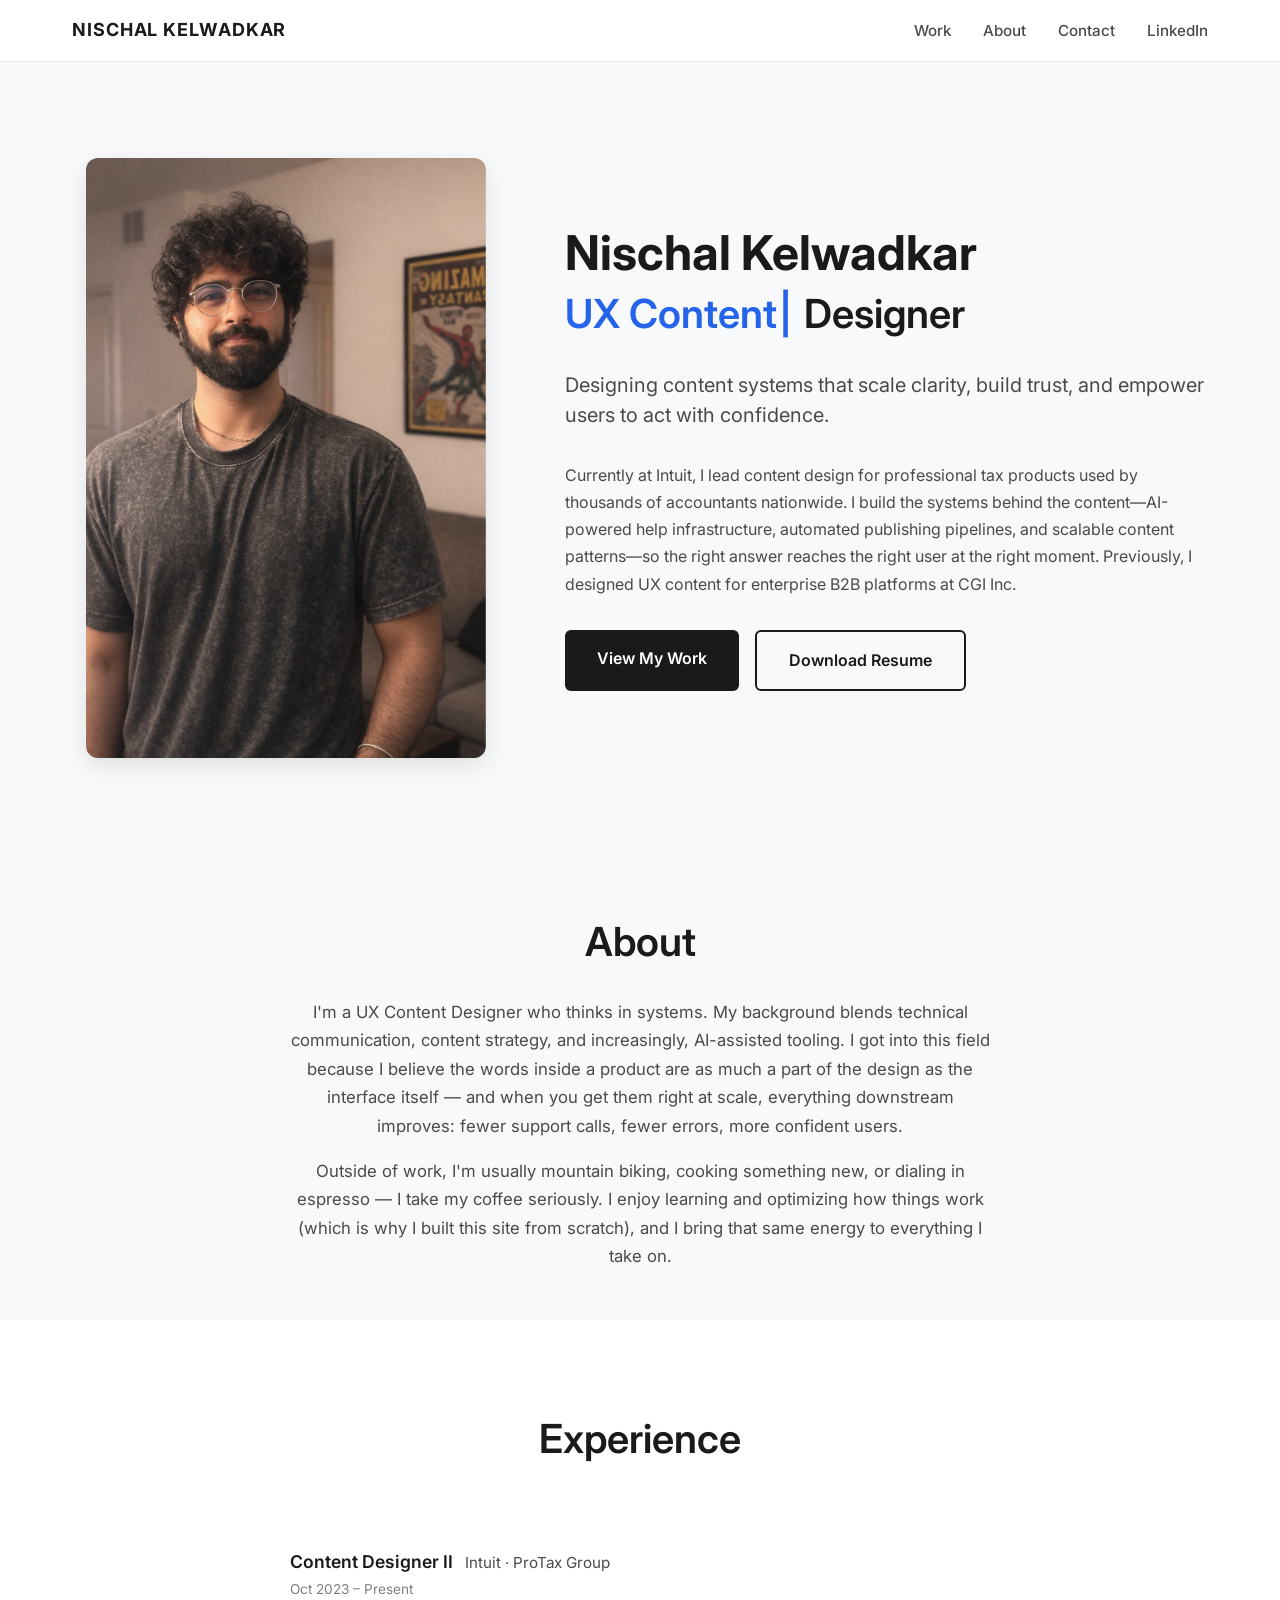
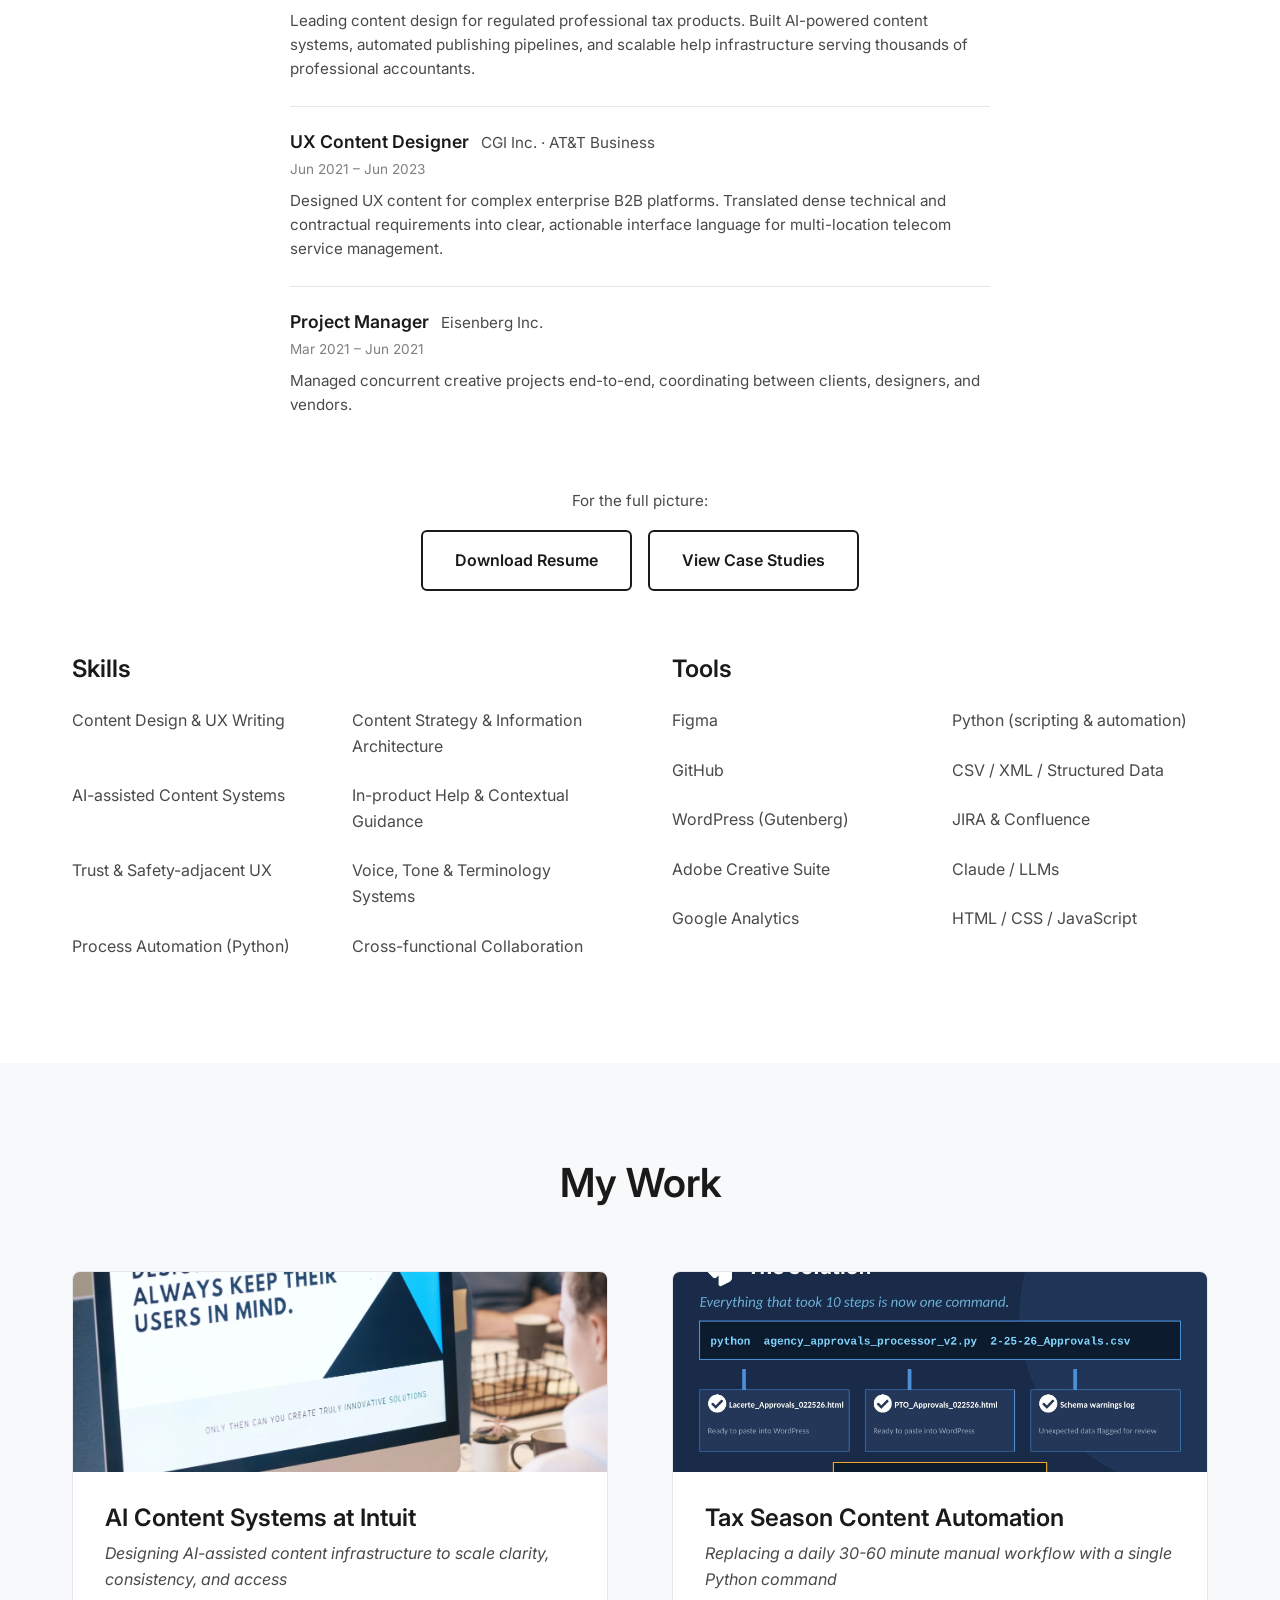
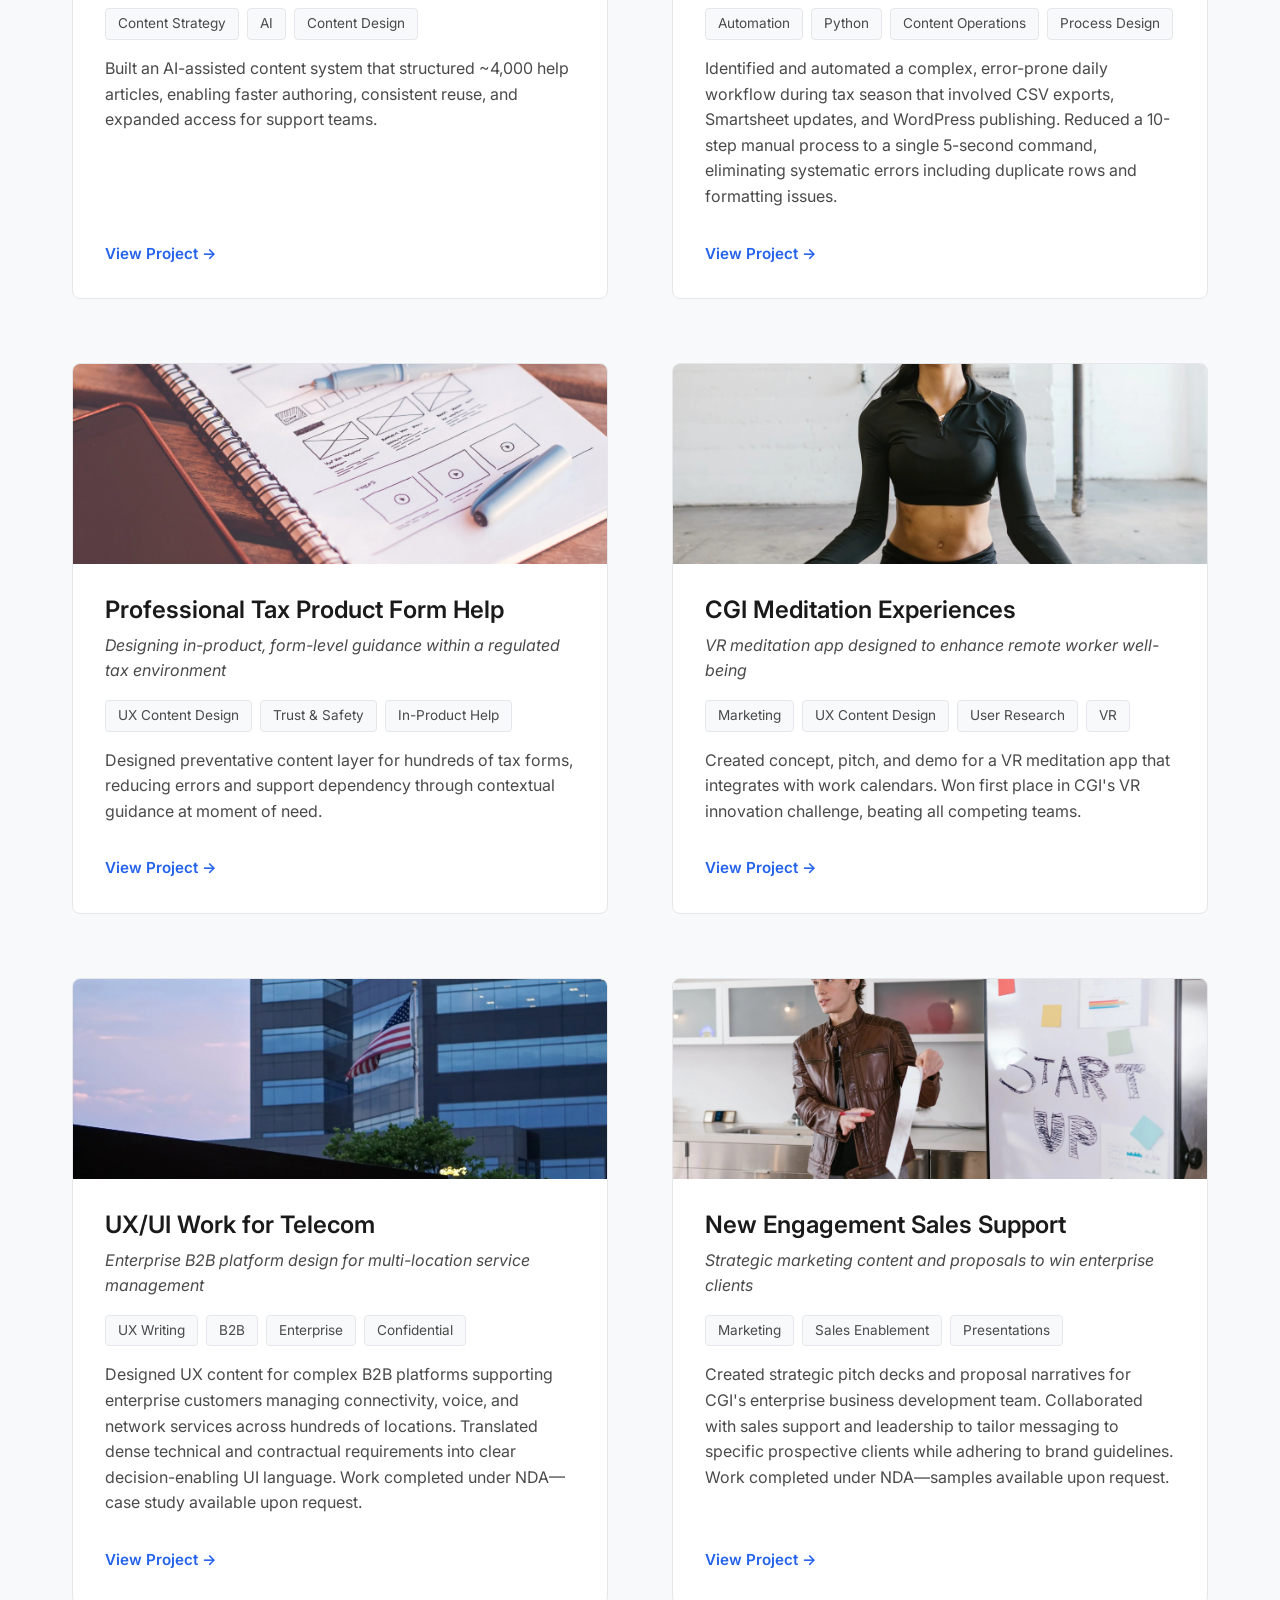
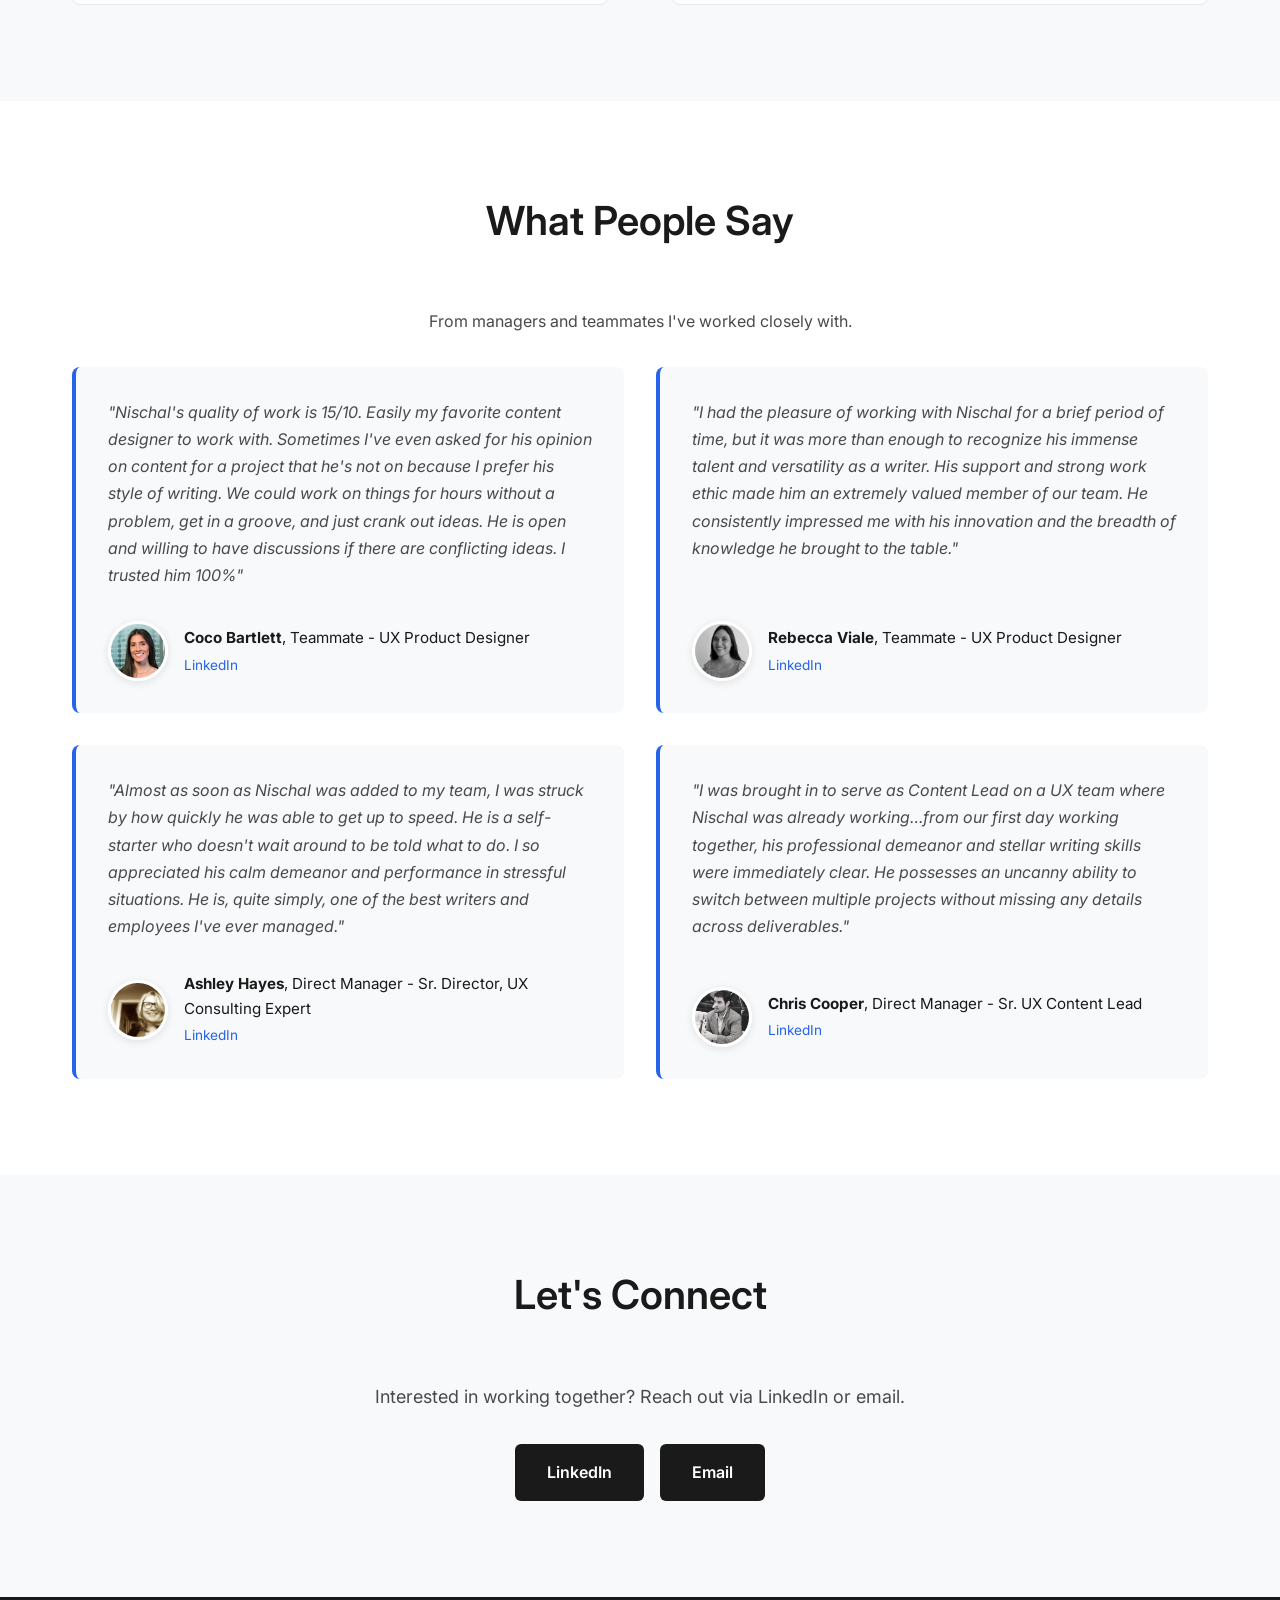
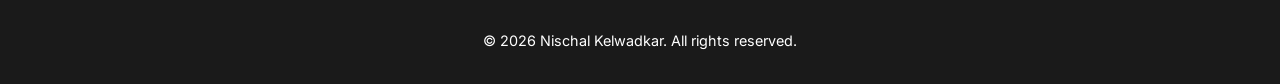
==== commit d3622e22: "Round 3: rewrite About personal paragraph, tighten About spacing, fix anchor scroll offset for stick" ====
--- a/index.html
+++ b/index.html
@@ -65,7 +65,7 @@
             <h2 class="section-title">About</h2>
             <div class="about-intro">
                 <p>I'm a UX Content Designer who thinks in systems. My background blends technical communication, content strategy, and increasingly, AI-assisted tooling. I got into this field because I believe the words inside a product are as much a part of the design as the interface itself — and when you get them right at scale, everything downstream improves: fewer support calls, fewer errors, more confident users.</p>
-                <p>Outside of work, I'm usually dialing in an espresso recipe, experimenting in the kitchen, or trying to stay upright on a mountain bike trail at Erwin Park. I like building things — whether it's a content system, a sourdough loaf, or this website. The throughline is the same: understand the inputs, refine the process, and make something that works better than the last version.</p>
+                <p>Outside of work, I'm usually mountain biking, cooking something new, or dialing in espresso — I take my coffee seriously. I enjoy learning and optimizing how things work (which is why I built this site from scratch), and I bring that same energy to everything I take on.</p>
             </div>
         </div>
     </section>
--- a/css/style.css
+++ b/css/style.css
@@ -26,6 +26,12 @@
 
 html {
     scroll-behavior: smooth;
+    scroll-padding-top: 80px;
+}
+
+/* Offset anchor scroll targets so they clear the sticky header */
+[id] {
+    scroll-margin-top: 80px;
 }
 
 body {
@@ -272,7 +278,12 @@
 
 .about-intro-section {
     background: var(--color-bg-alt);
-    padding-bottom: var(--spacing-lg);
+    padding-top: var(--spacing-lg);
+    padding-bottom: var(--spacing-md);
+}
+
+.about-intro-section .section-title {
+    margin-bottom: var(--spacing-md);
 }
 
 .experience-section {
@@ -293,7 +304,7 @@
 /* About Section - Timeline */
 .about-intro {
     max-width: 700px;
-    margin: 0 auto 3rem;
+    margin: 0 auto 0;
     text-align: center;
 }
 
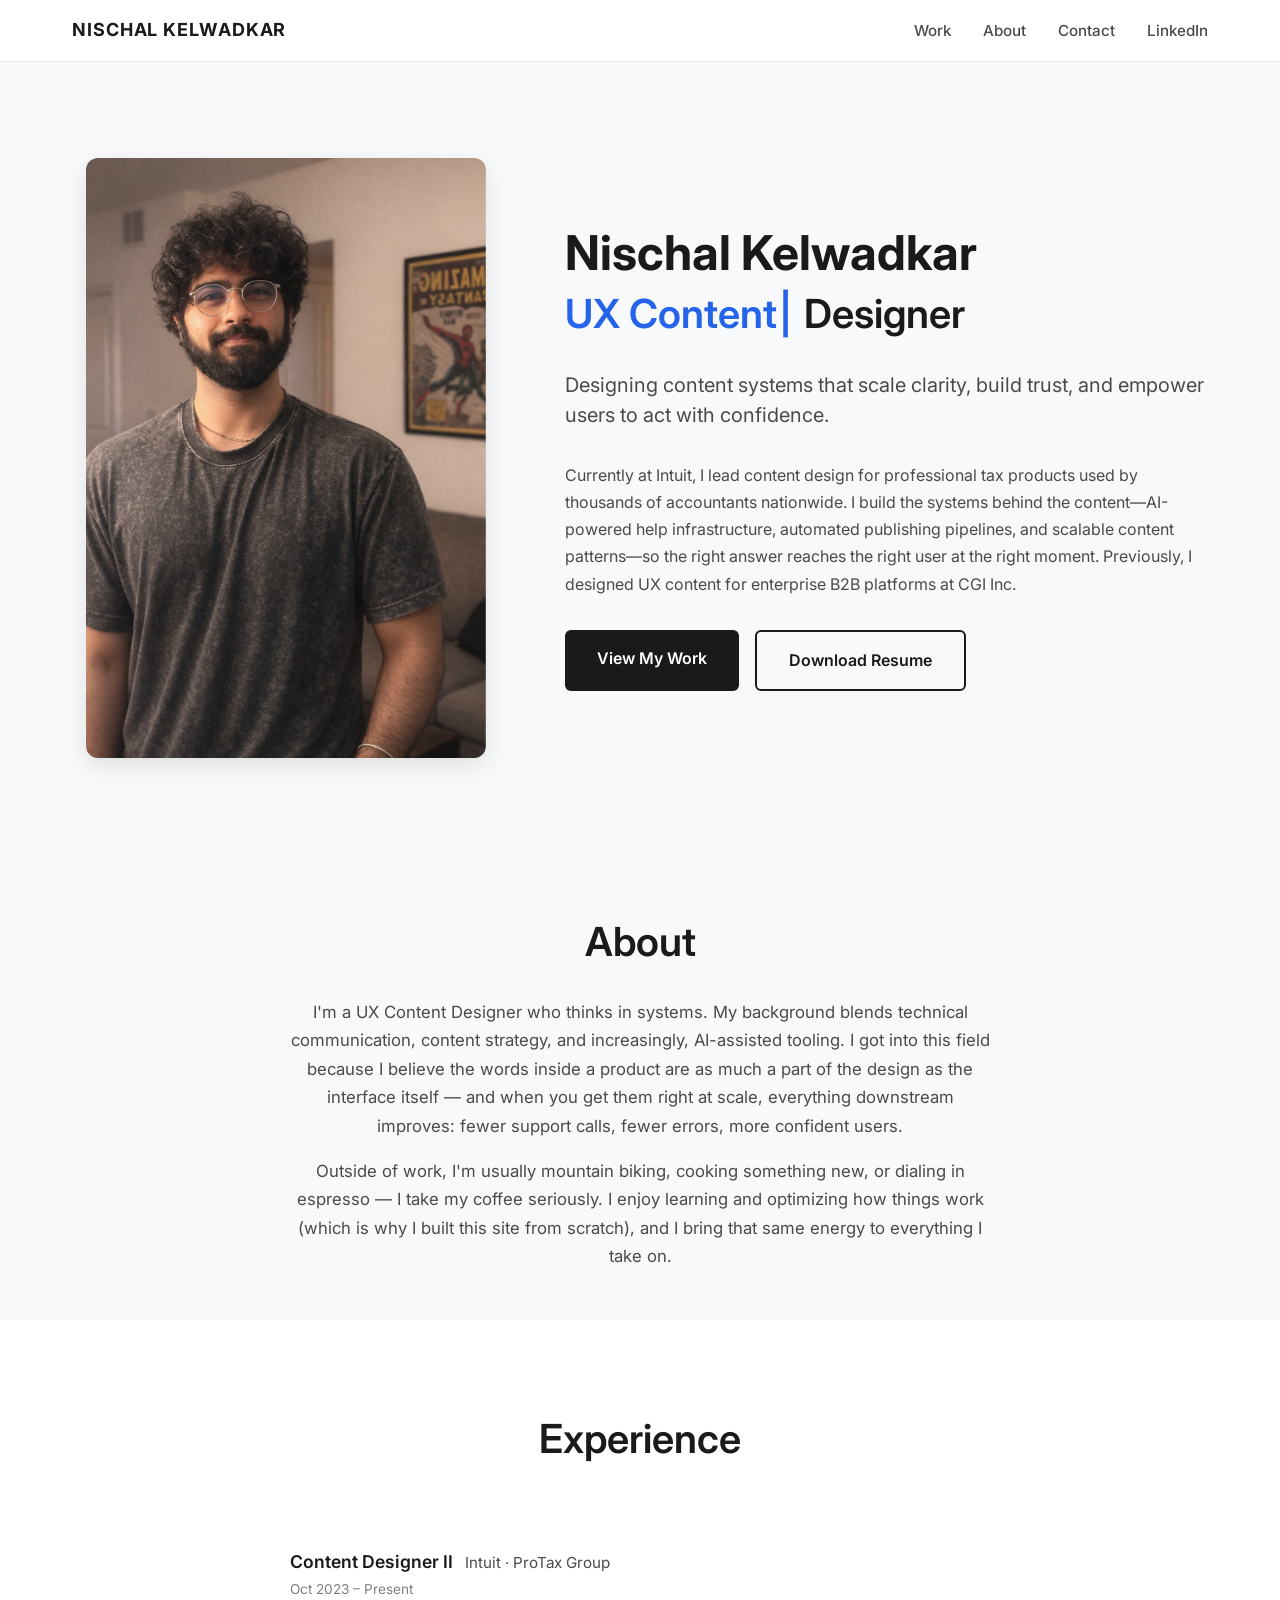
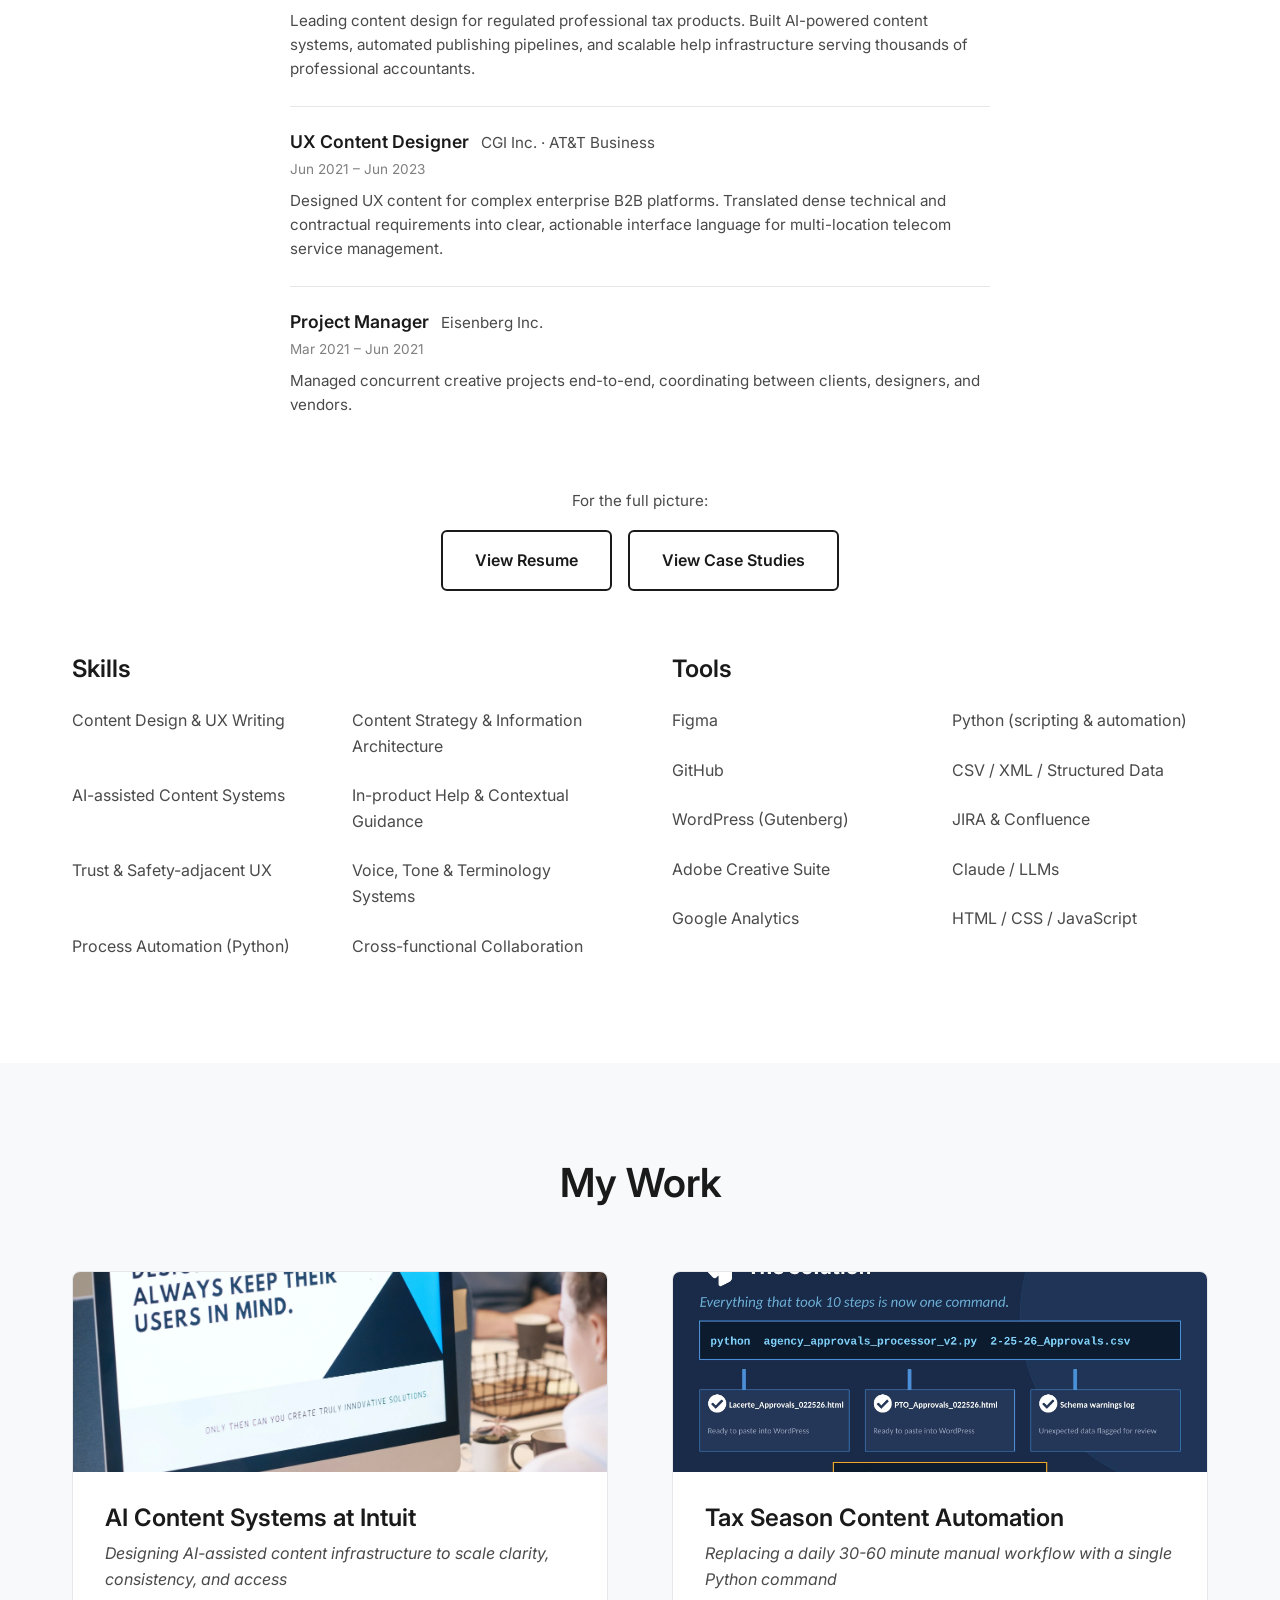
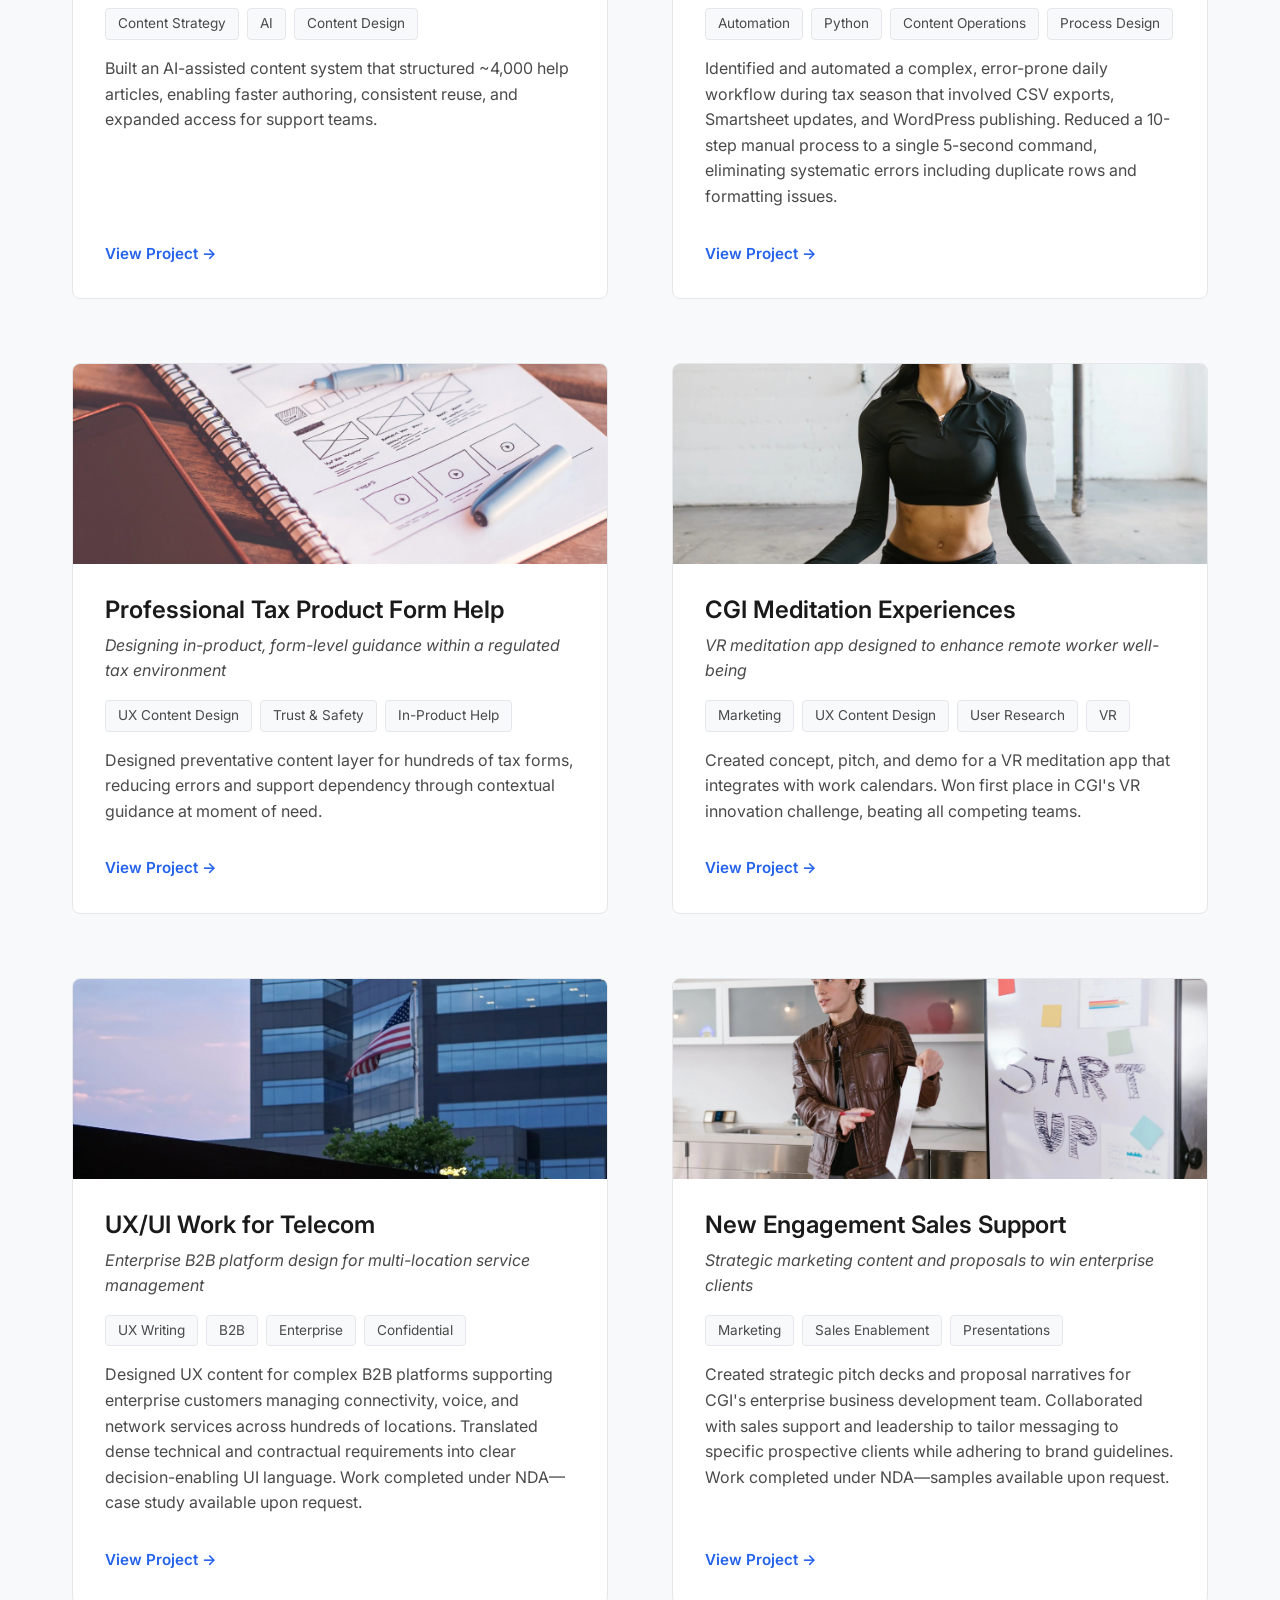
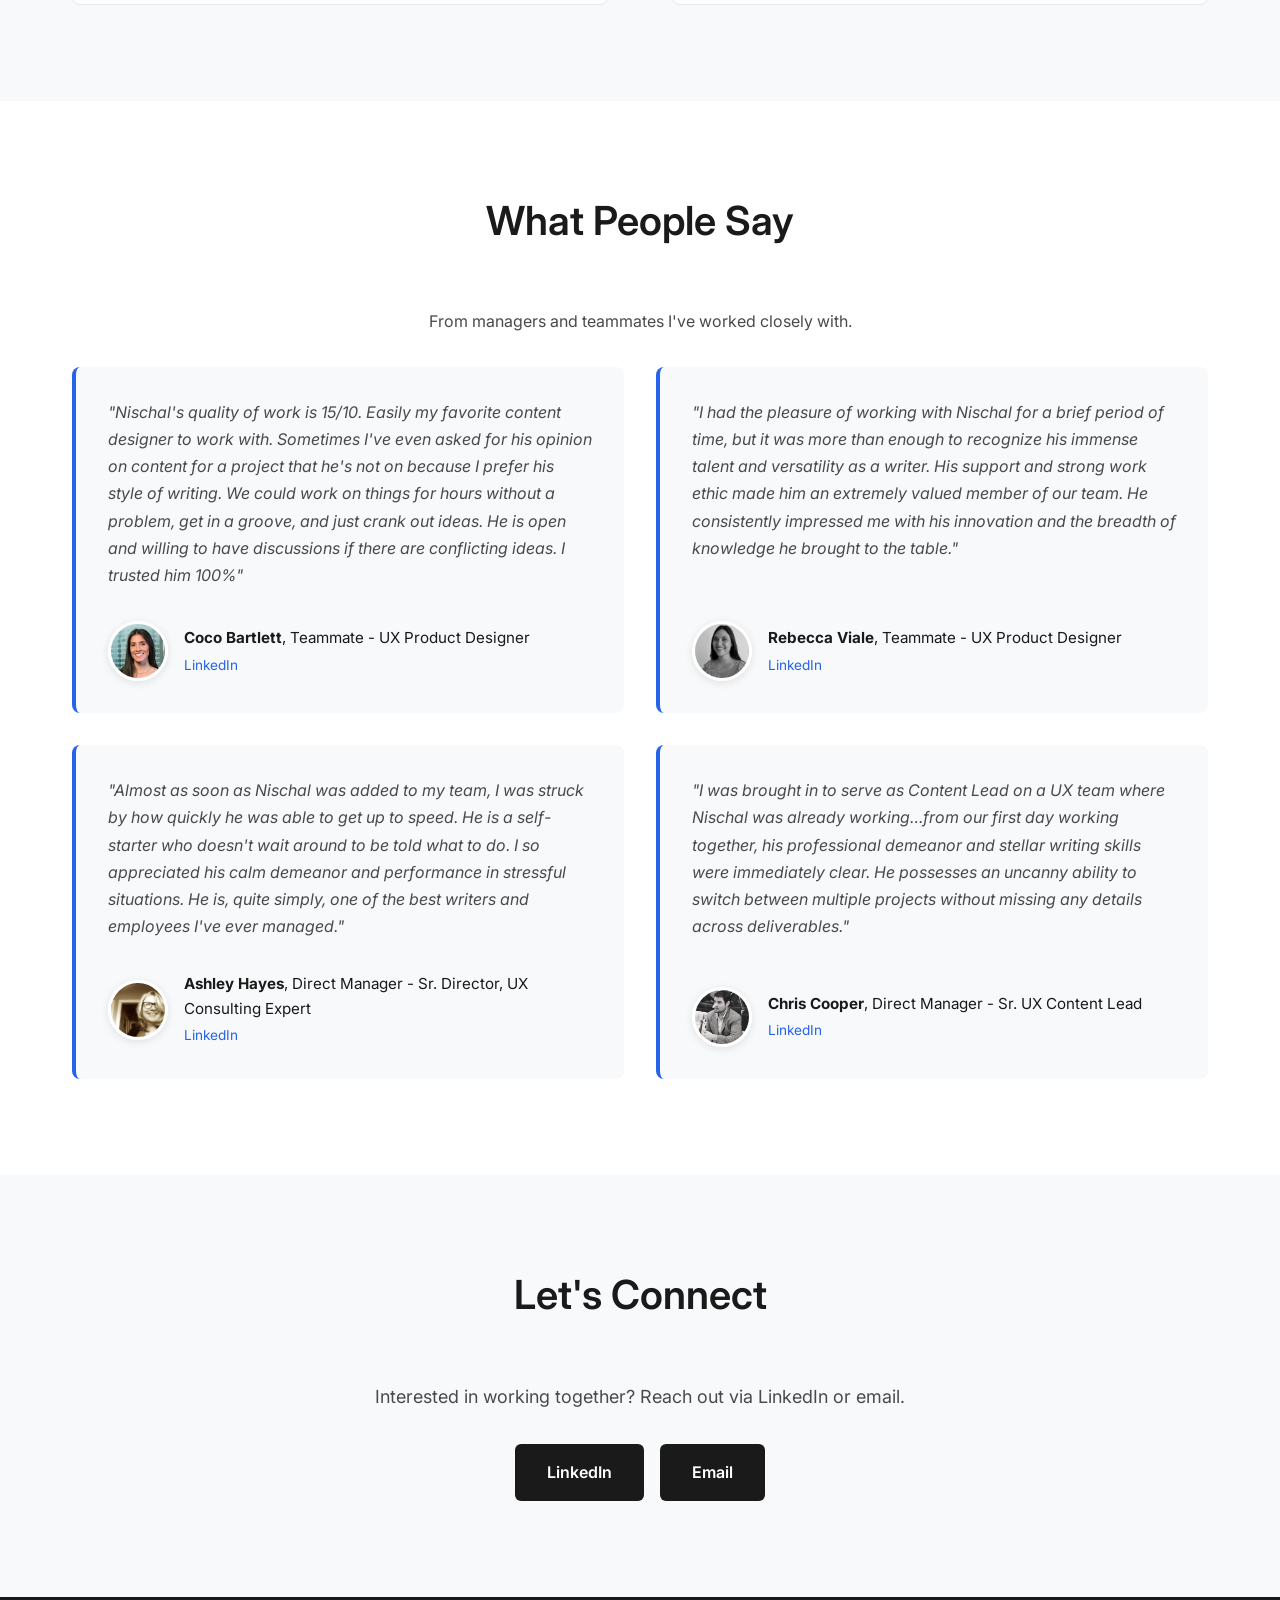
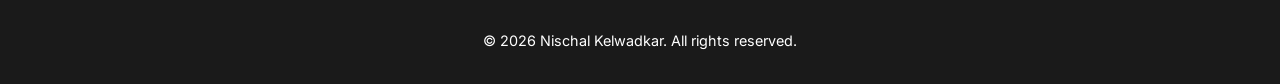
==== commit 0cd25dc6: "Add interactive resume page with deep links to projects, update PDF to 2026 version, remove old resu" ====
--- a/index.html
+++ b/index.html
@@ -52,7 +52,7 @@
                     </p>
                     <div class="hero-actions">
                         <a href="#work" class="cta-button">View My Work</a>
-                        <a href="resume.pdf" download class="cta-button secondary">Download Resume</a>
+                        <a href="Nischal_Resume_2026.pdf" download class="cta-button secondary">Download Resume</a>
                     </div>
                 </div>
             </div>
@@ -103,7 +103,7 @@
             <div class="about-cta">
                 <p>For the full picture:</p>
                 <div class="about-cta-buttons">
-                    <a href="resume.pdf" download class="cta-button secondary">Download Resume</a>
+                    <a href="resume.html" class="cta-button secondary">View Resume</a>
                     <a href="#work" class="cta-button secondary">View Case Studies</a>
                 </div>
             </div>
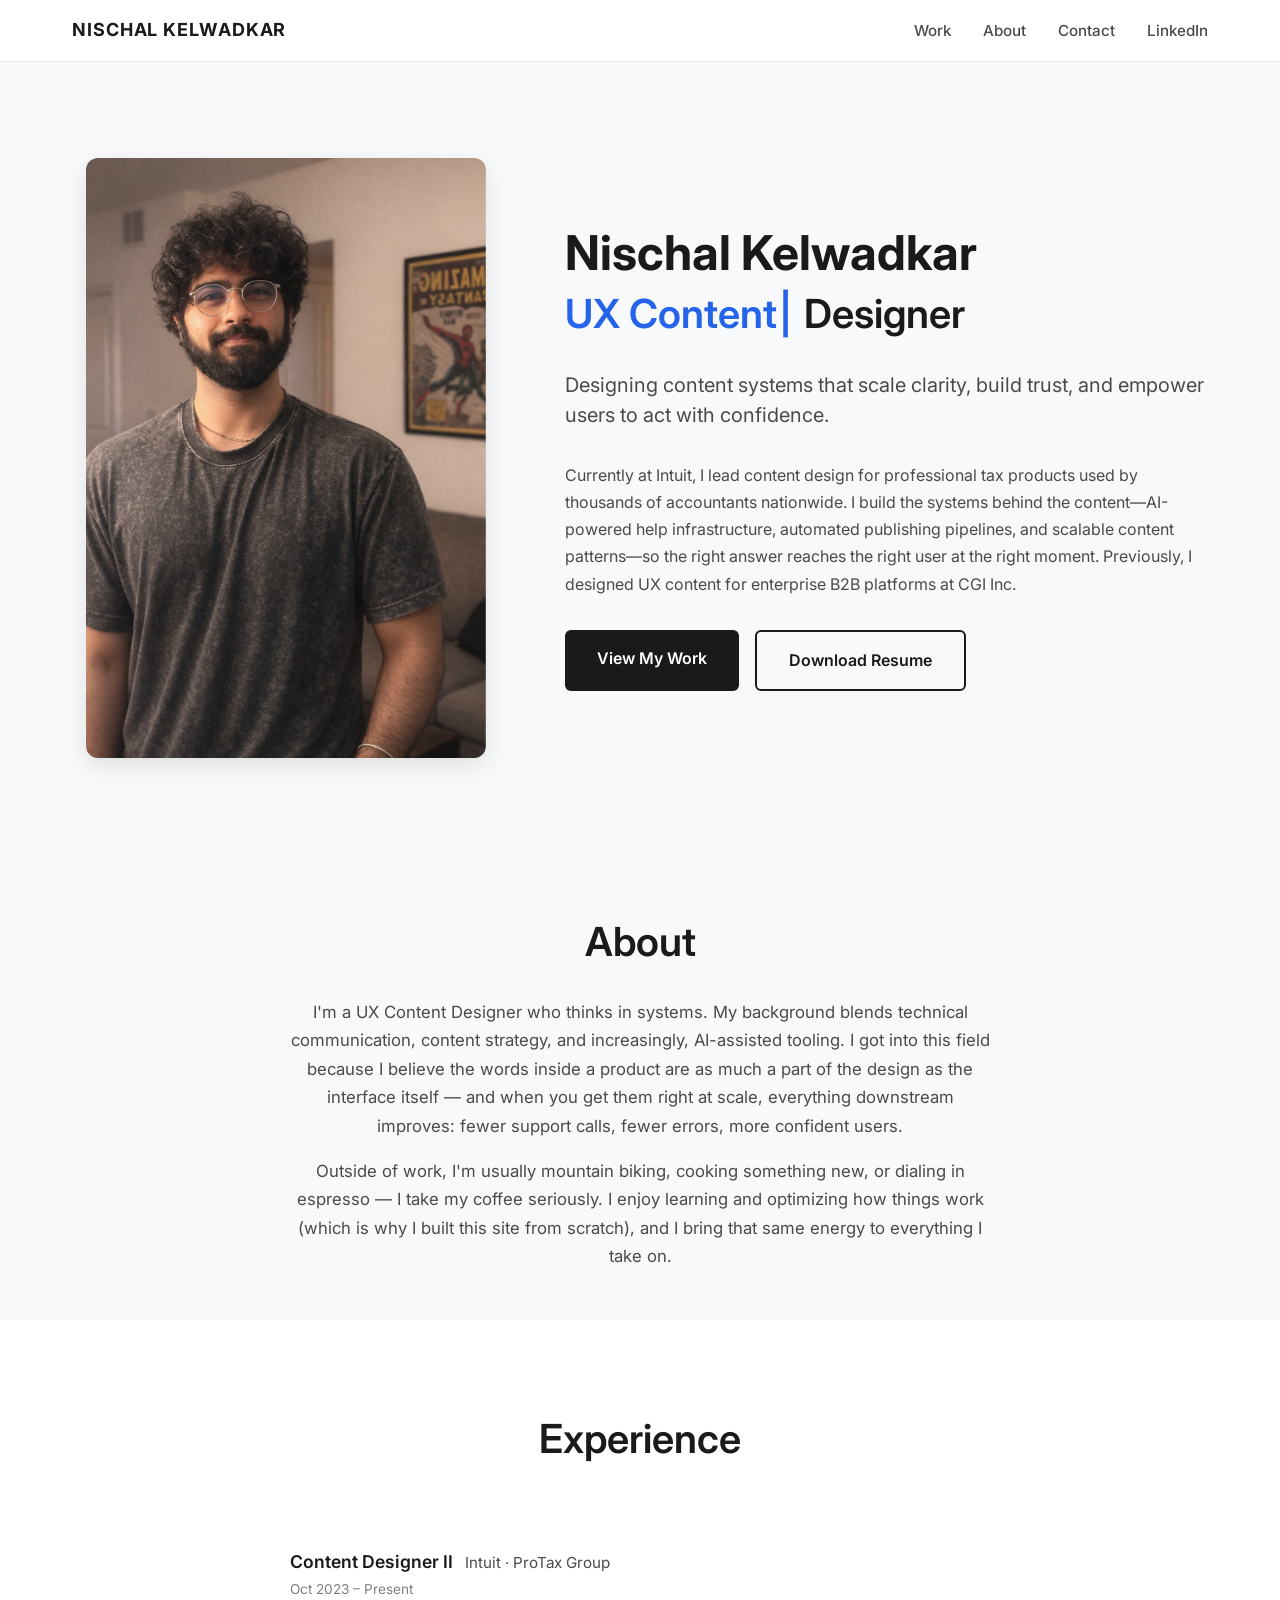
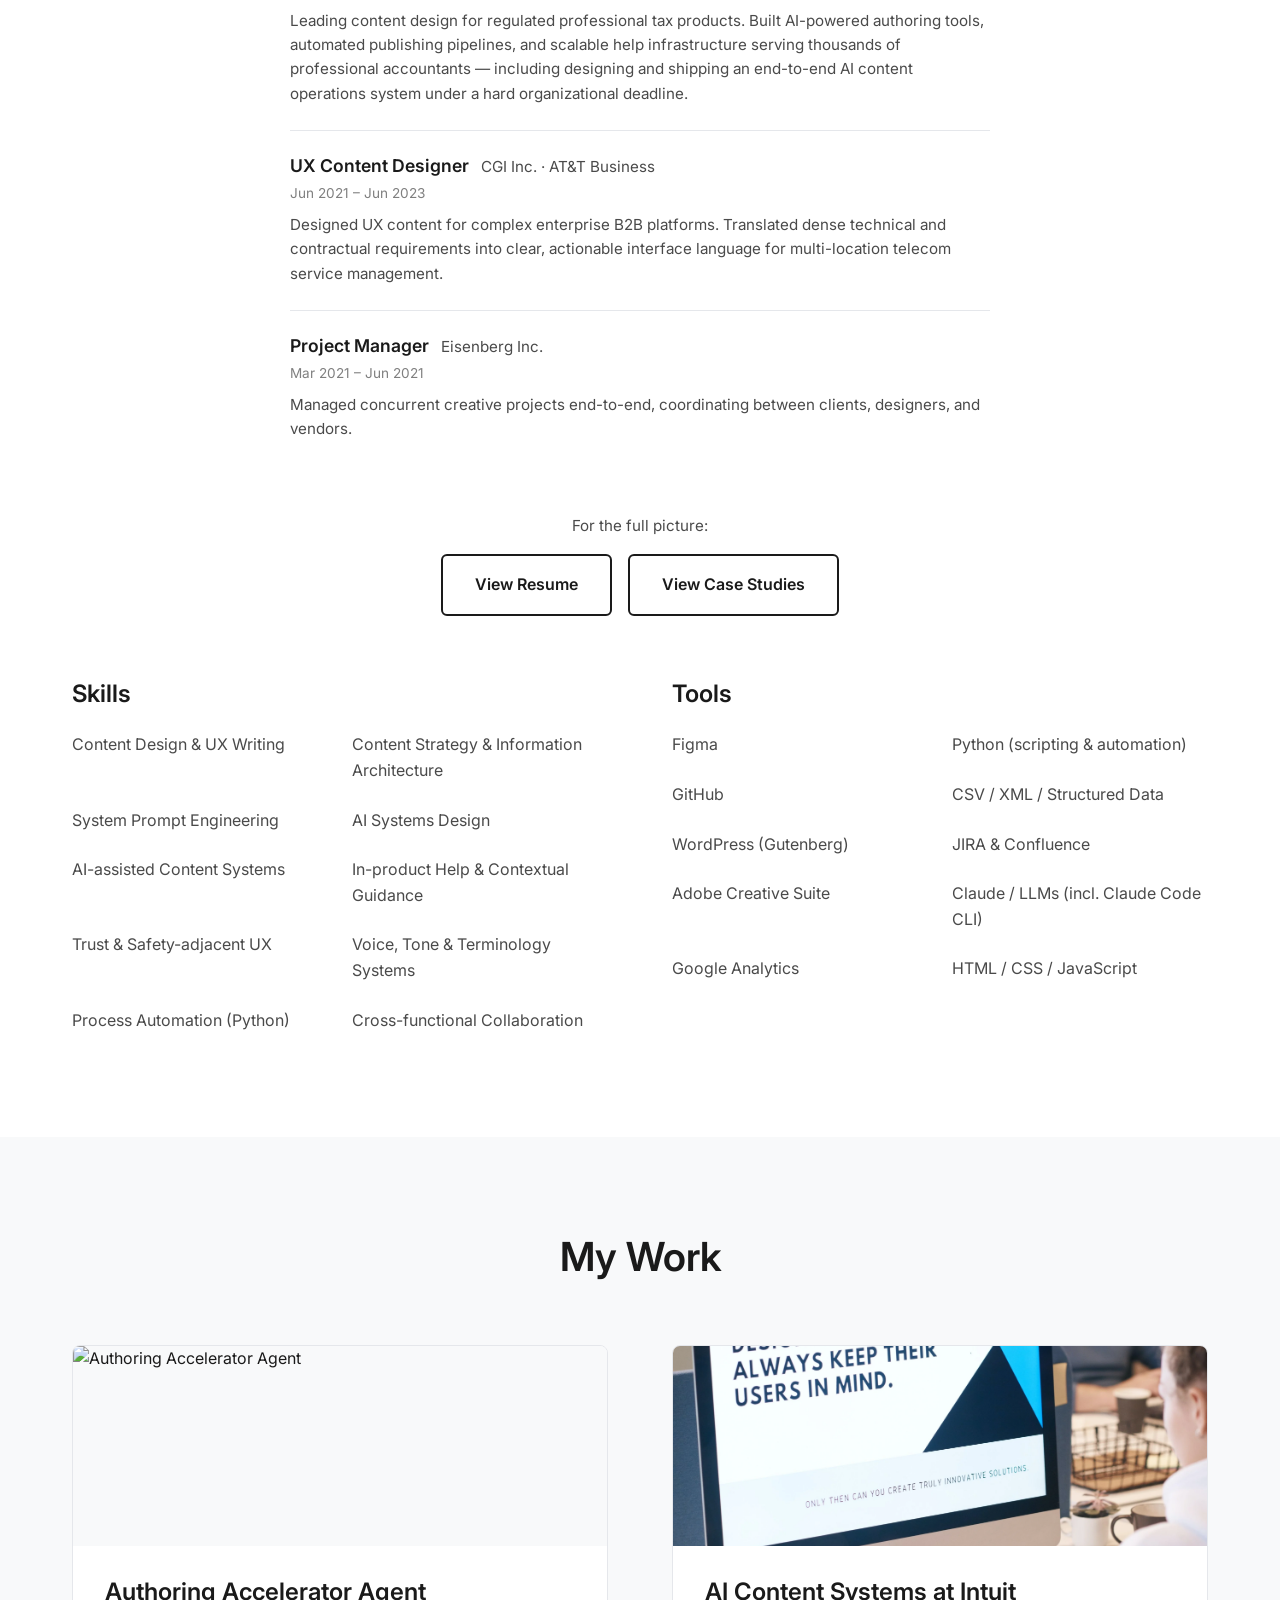
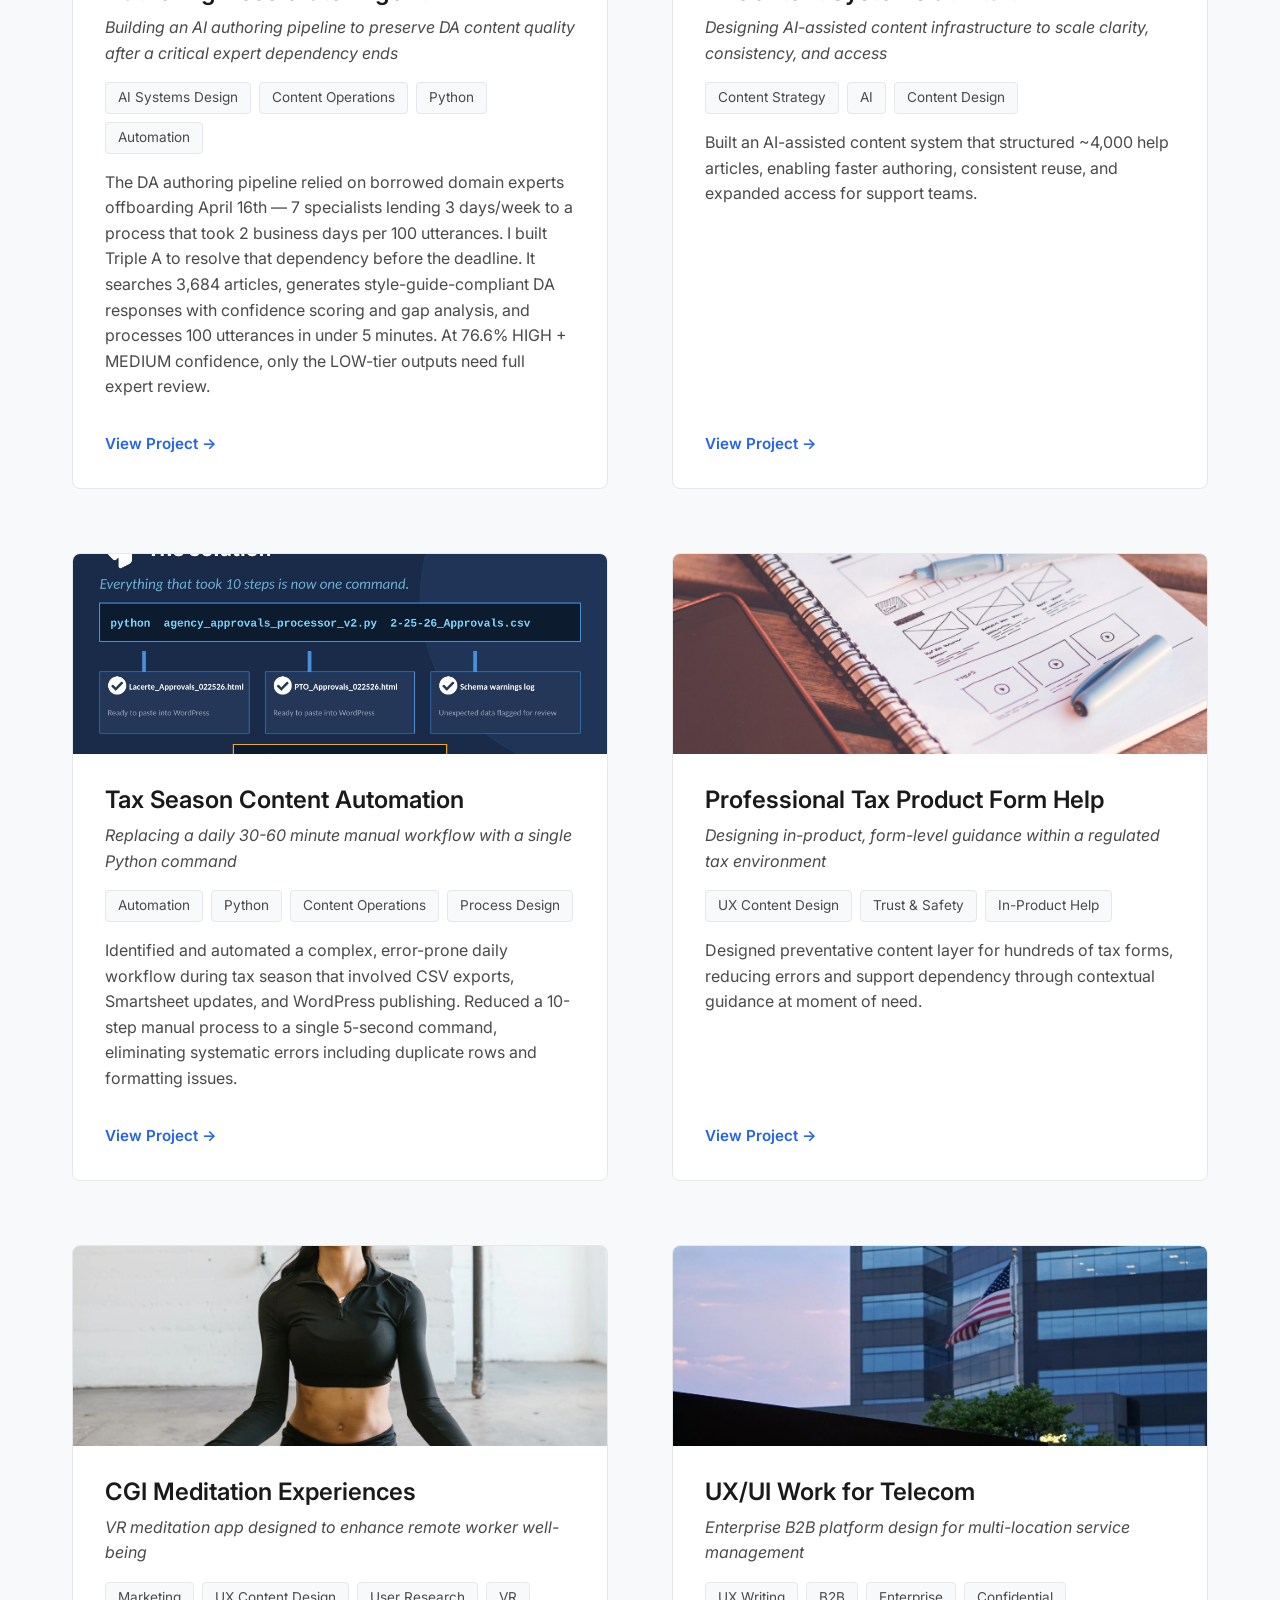
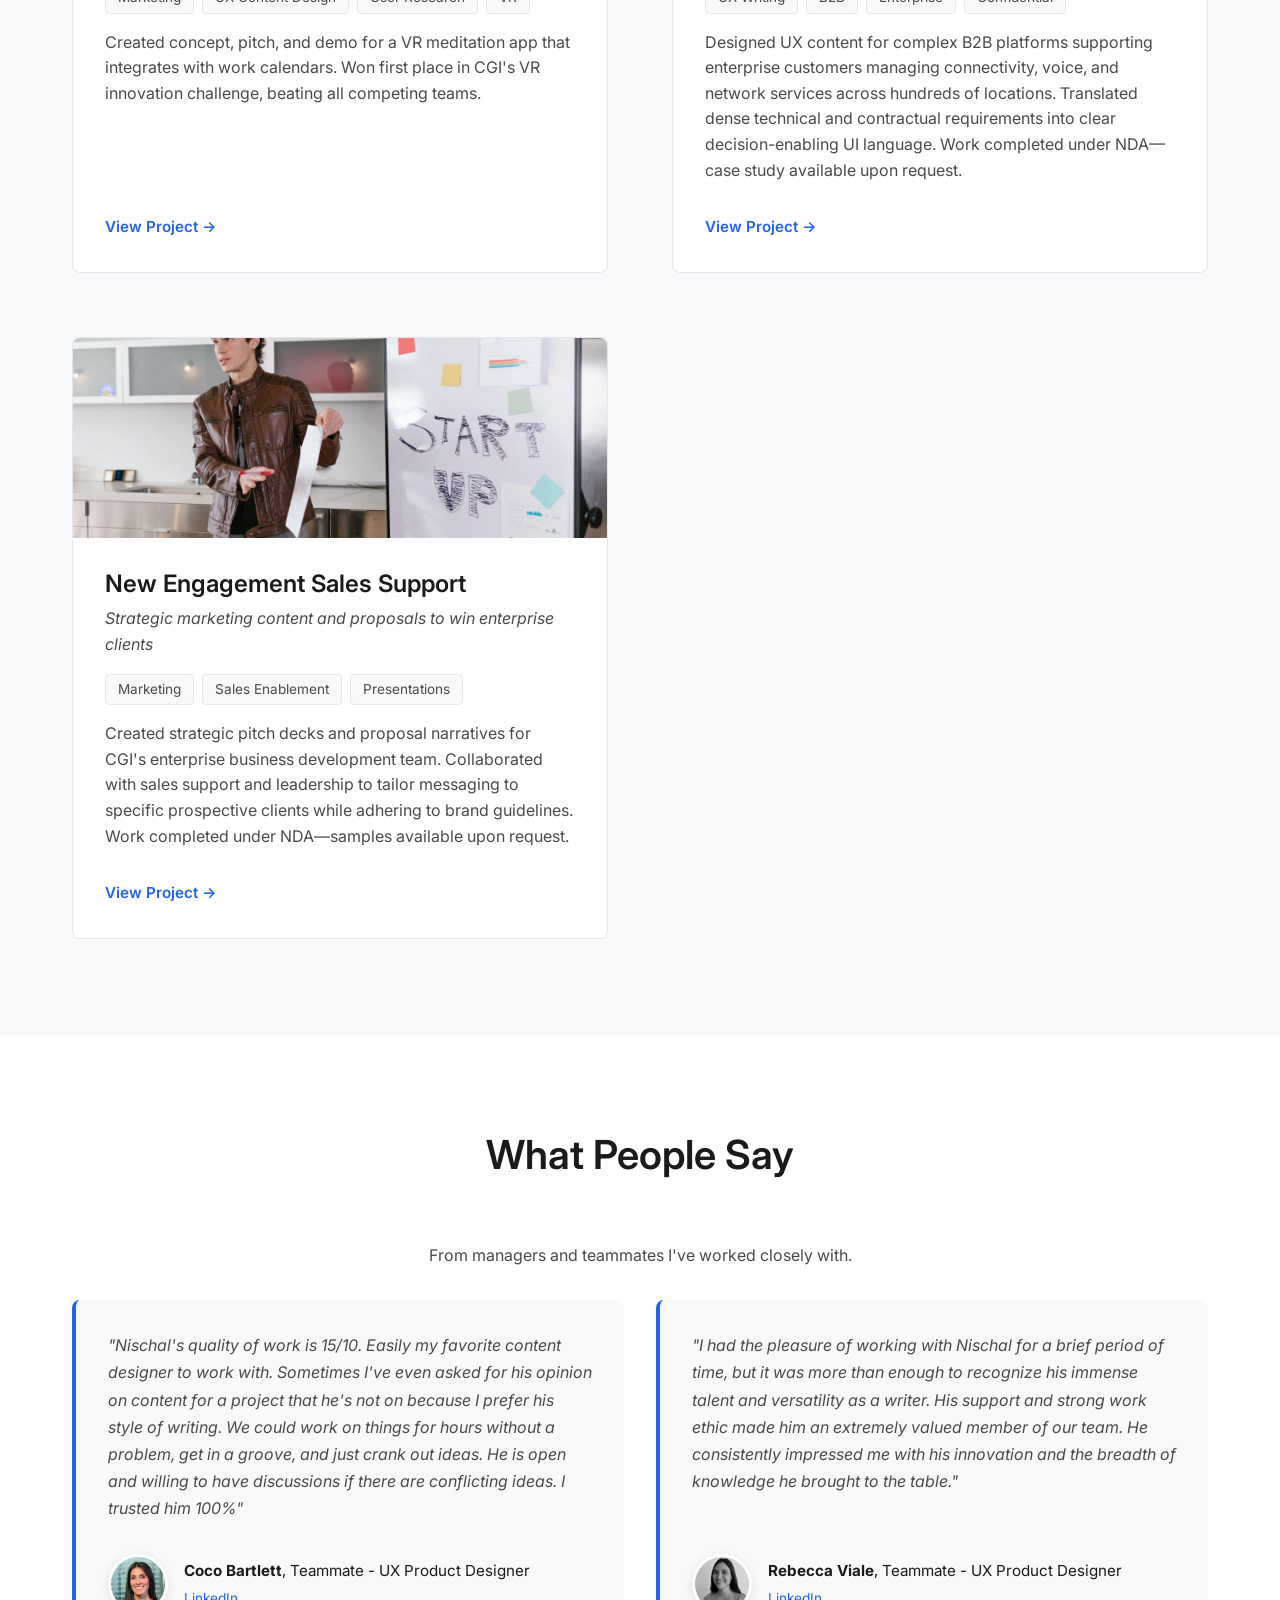
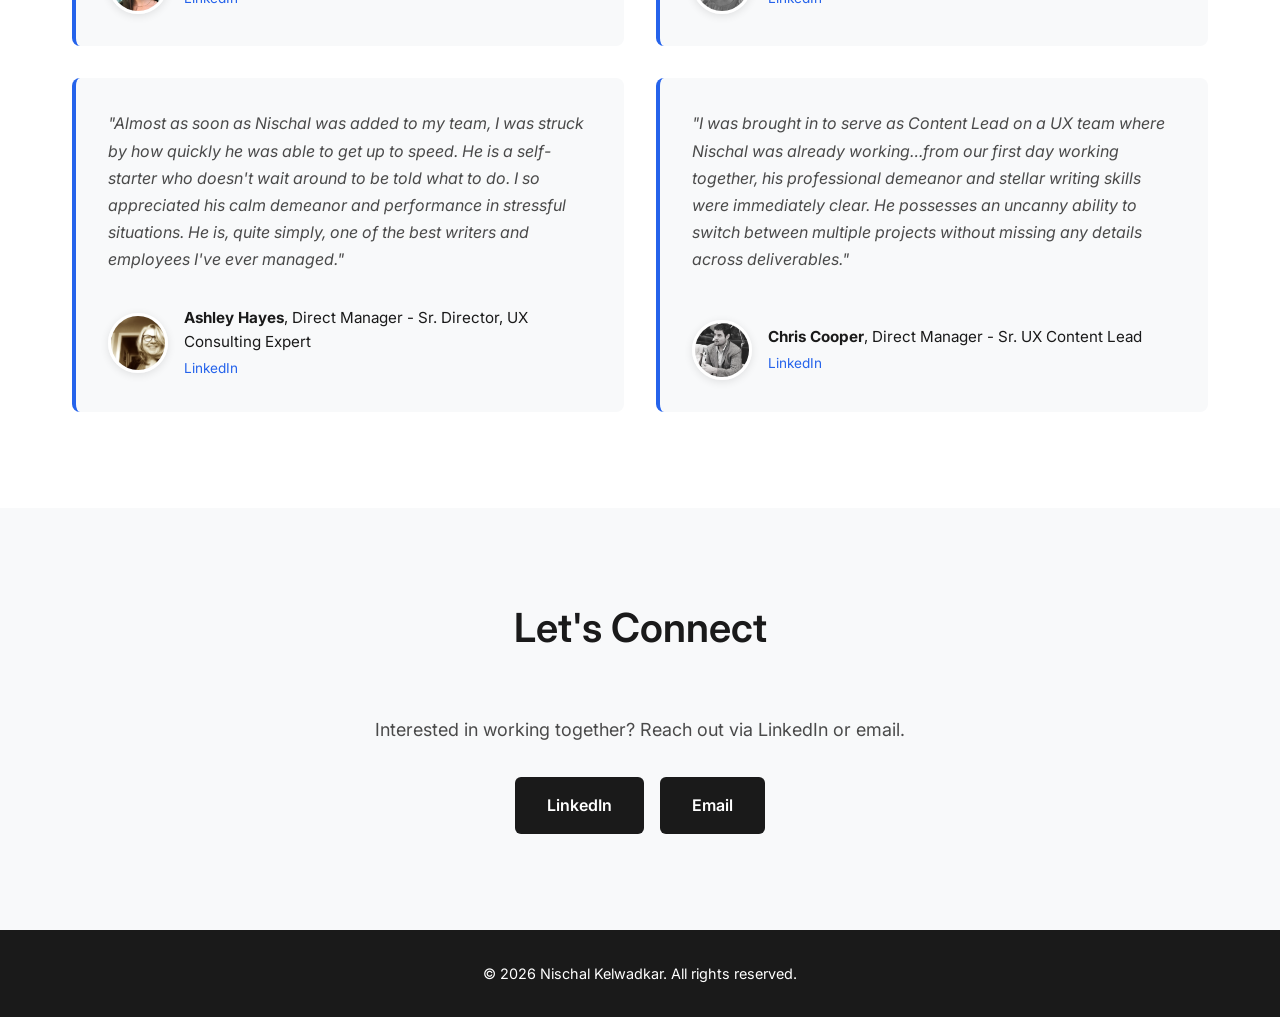
==== commit 057568c6: "Add Authoring Accelerator Agent case study and propagate across site - Add projects/triple-a.html — " ====
--- a/index.html
+++ b/index.html
@@ -81,7 +81,7 @@
                         <p class="company">Intuit · ProTax Group</p>
                     </div>
                     <p class="timeline-dates">Oct 2023 – Present</p>
-                    <p class="timeline-summary">Leading content design for regulated professional tax products. Built AI-powered content systems, automated publishing pipelines, and scalable help infrastructure serving thousands of professional accountants.</p>
+                    <p class="timeline-summary">Leading content design for regulated professional tax products. Built AI-powered authoring tools, automated publishing pipelines, and scalable help infrastructure serving thousands of professional accountants — including designing and shipping an end-to-end AI content operations system under a hard organizational deadline.</p>
                 </div>
                 <div class="timeline-item">
                     <div class="timeline-role">
@@ -113,6 +113,8 @@
                     <ul class="skill-list">
                         <li><a href="projects/lacerte-forms-help.html#content-design-strategy" class="skill-link">Content Design & UX Writing</a></li>
                         <li><a href="projects/ai-content-systems.html#content-capture" class="skill-link">Content Strategy & Information Architecture</a></li>
+                        <li><a href="projects/triple-a.html#system-prompt" class="skill-link">System Prompt Engineering</a></li>
+                        <li><a href="projects/triple-a.html#architecture" class="skill-link">AI Systems Design</a></li>
                         <li><a href="projects/ai-content-systems.html#ai-authoring" class="skill-link">AI-assisted Content Systems</a></li>
                         <li><a href="projects/lacerte-forms-help.html#writing-in-product" class="skill-link">In-product Help & Contextual Guidance</a></li>
                         <li><a href="projects/lacerte-forms-help.html#trust-safety" class="skill-link">Trust & Safety-adjacent UX</a></li>
@@ -131,7 +133,7 @@
                         <li><a href="projects/tax-season-automation.html#wordpress-publishing" class="skill-link">WordPress (Gutenberg)</a></li>
                         <li><a href="projects/lacerte-forms-help.html#identifying-high-risk" class="skill-link">JIRA & Confluence</a></li>
                         <li><a href="projects/cgi-meditation.html#selling-product" class="skill-link">Adobe Creative Suite</a></li>
-                        <li><a href="projects/ai-content-systems.html#ai-authoring" class="skill-link">Claude / LLMs</a></li>
+                        <li><a href="projects/triple-a.html#architecture" class="skill-link">Claude / LLMs (incl. Claude Code CLI)</a></li>
                         <li><a href="projects/lacerte-forms-help.html#deep-linking" class="skill-link">Google Analytics</a></li>
                         <li><a href="projects/lacerte-forms-help.html#build-release" class="skill-link">HTML / CSS / JavaScript</a></li>
                     </ul>
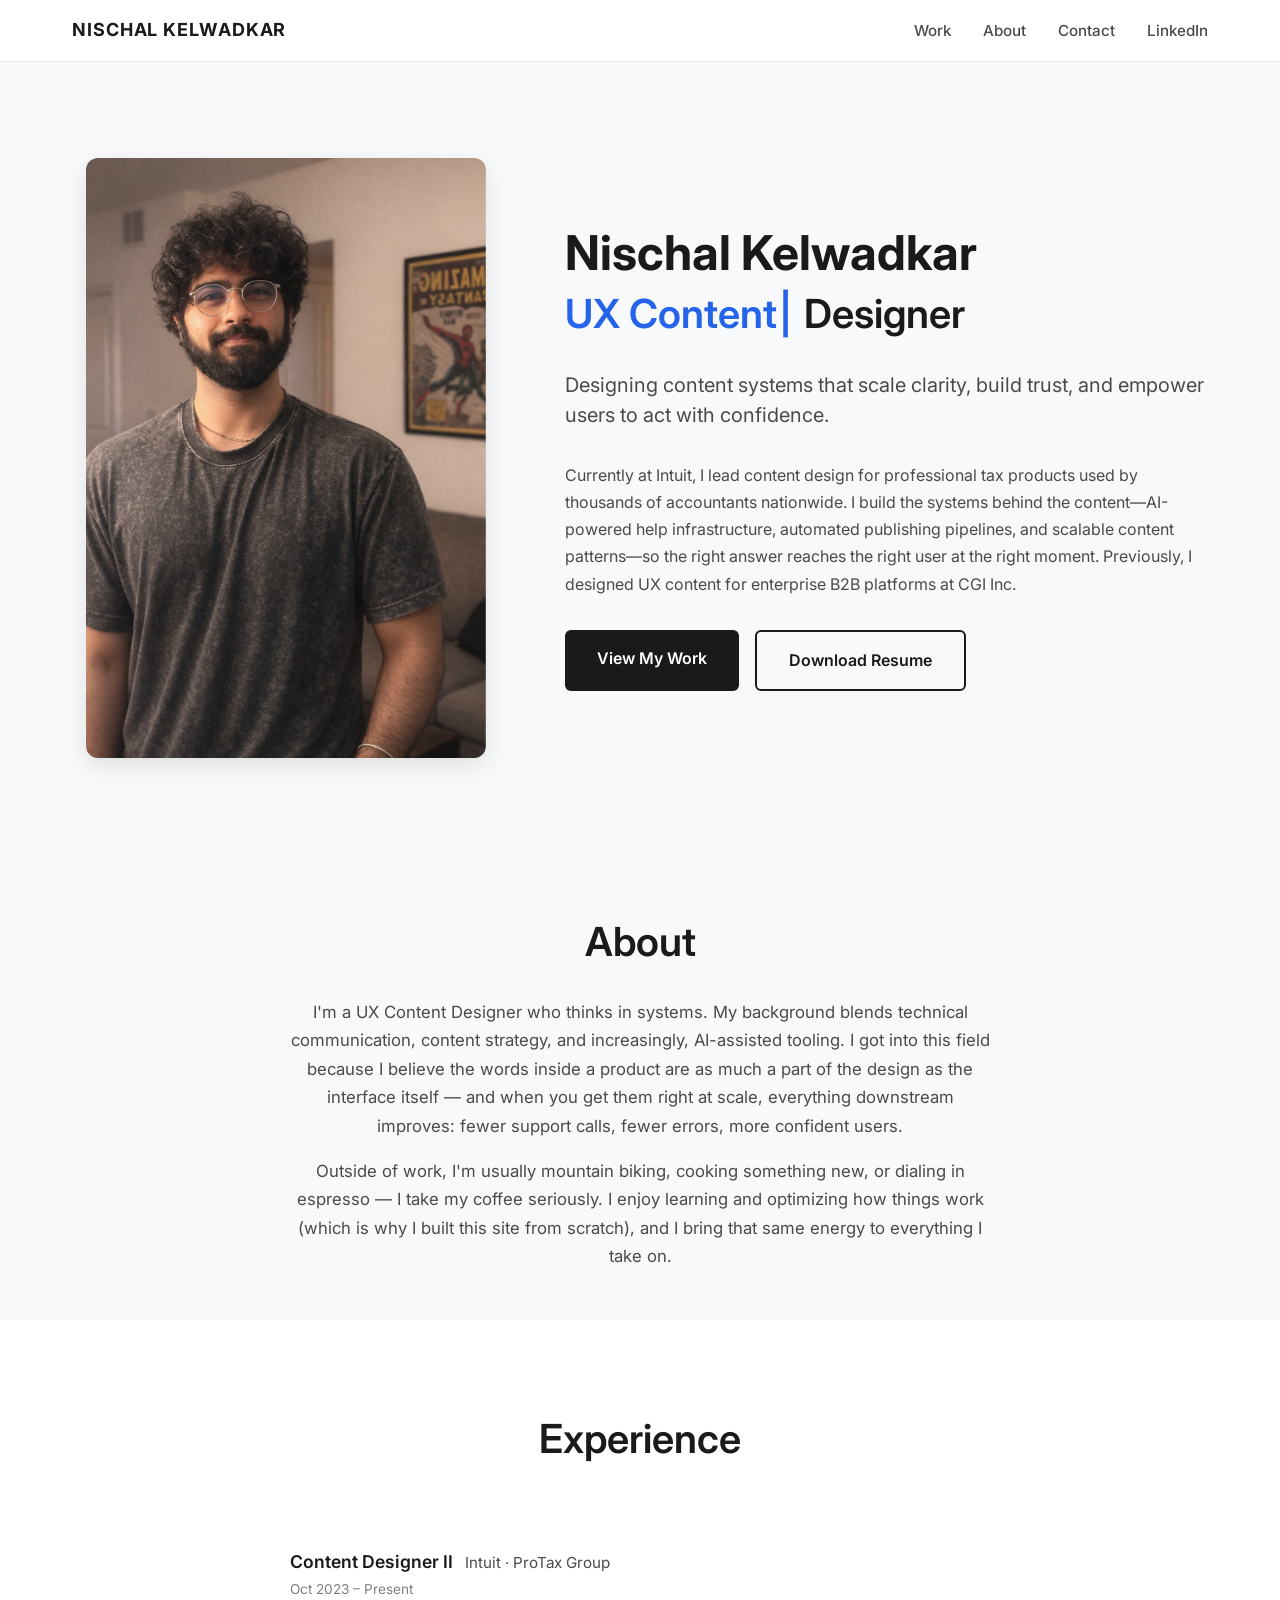
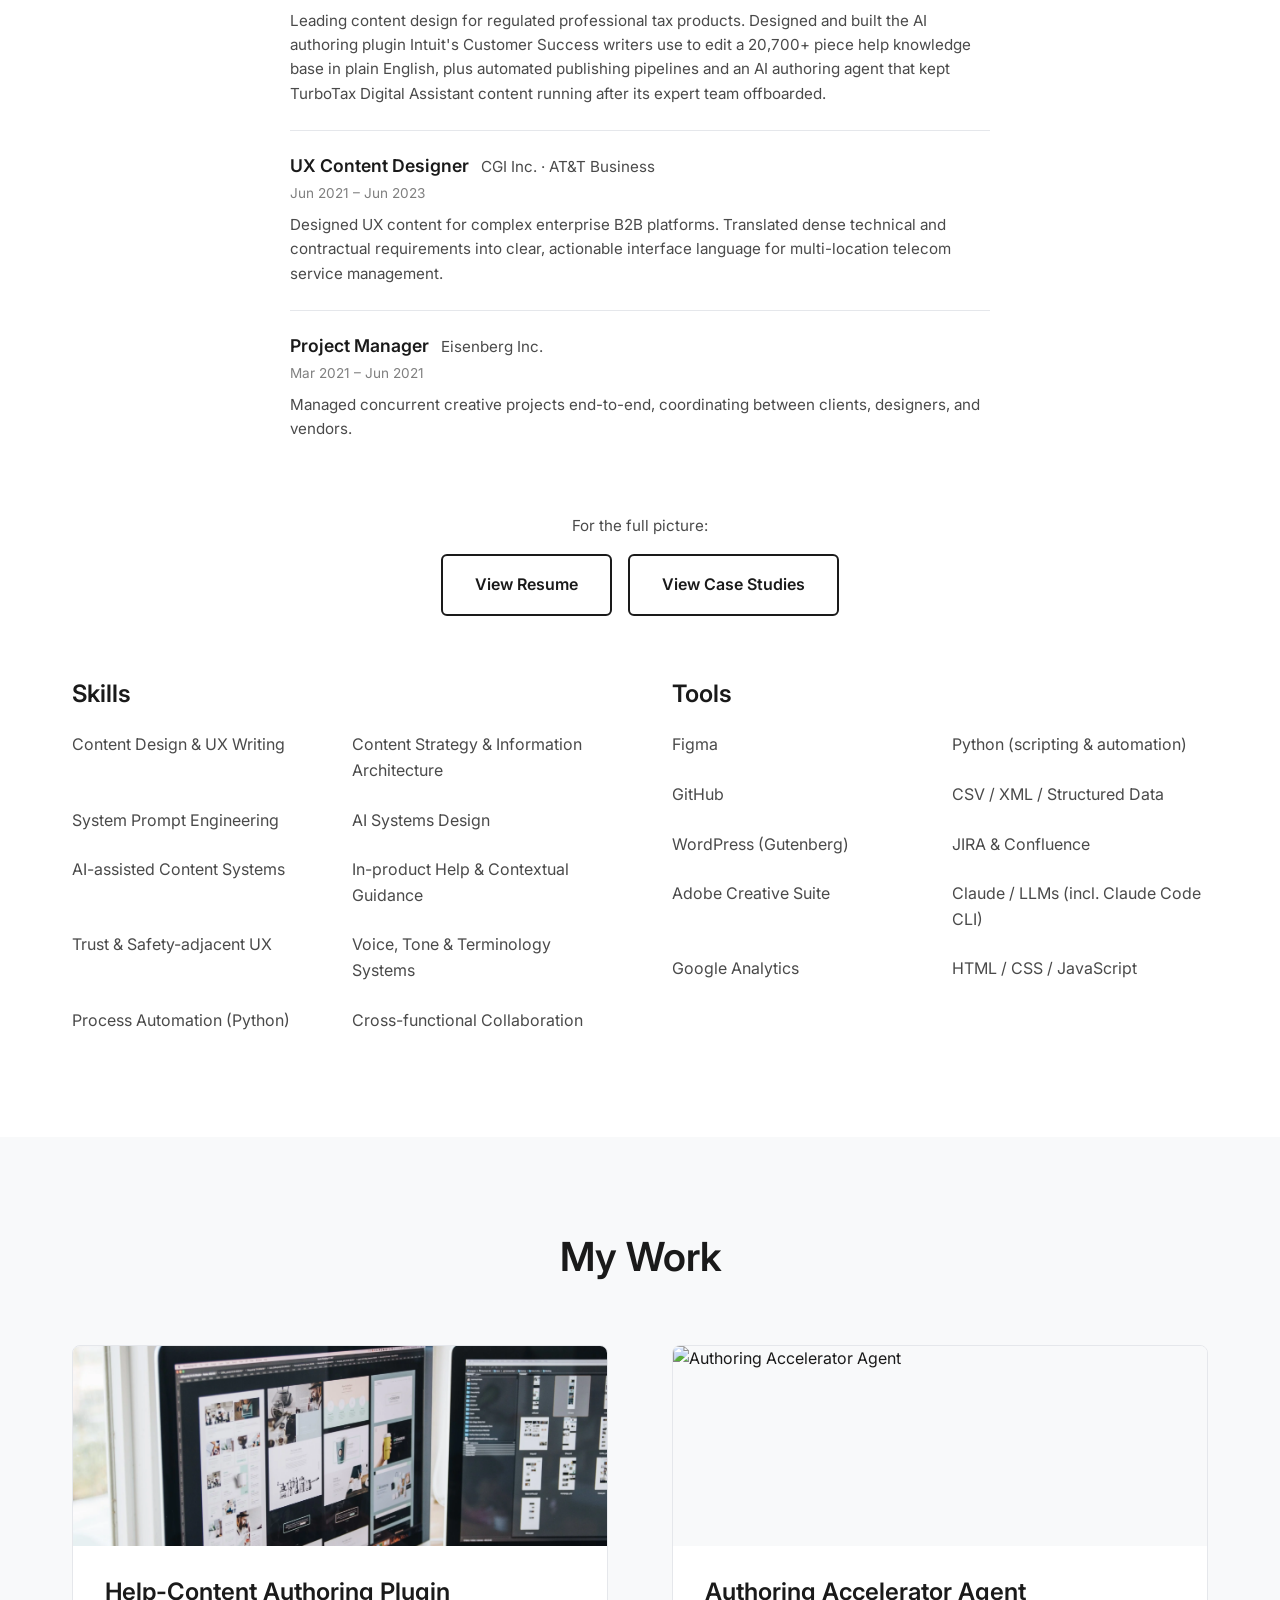
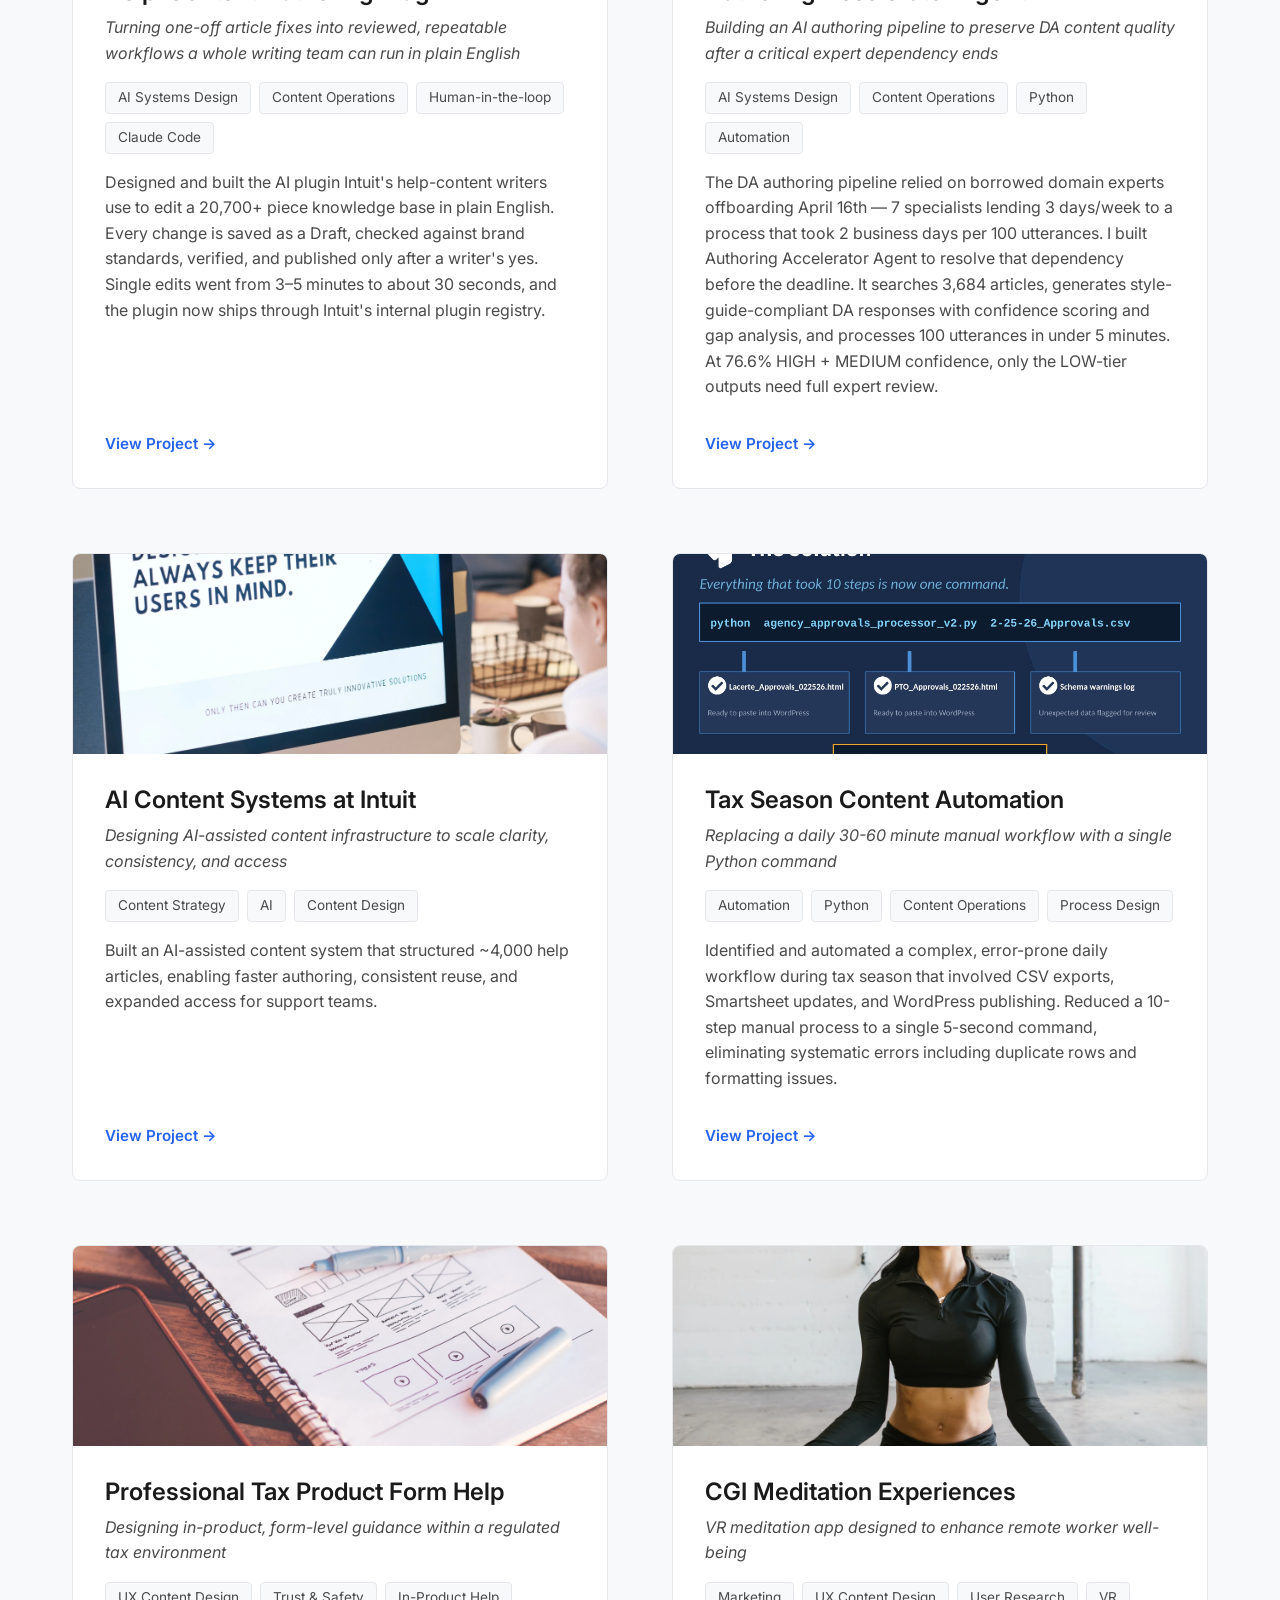
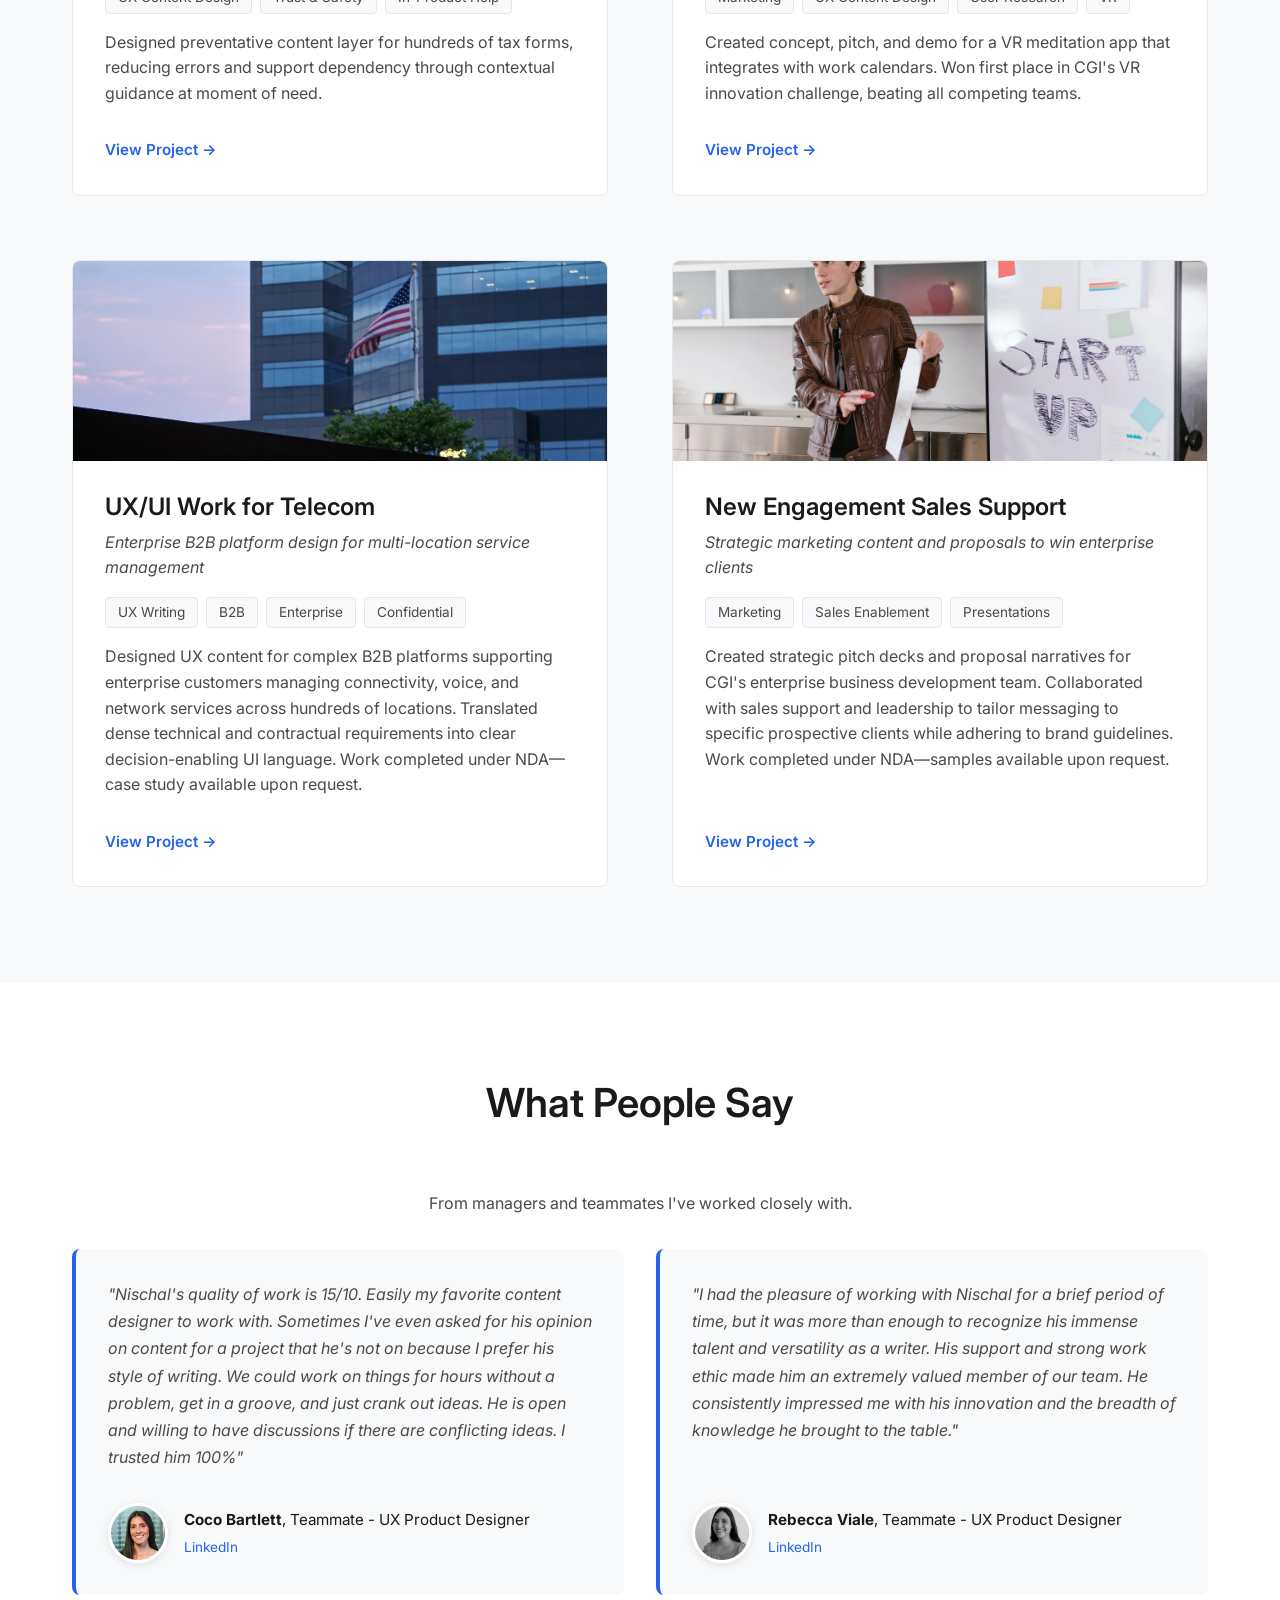
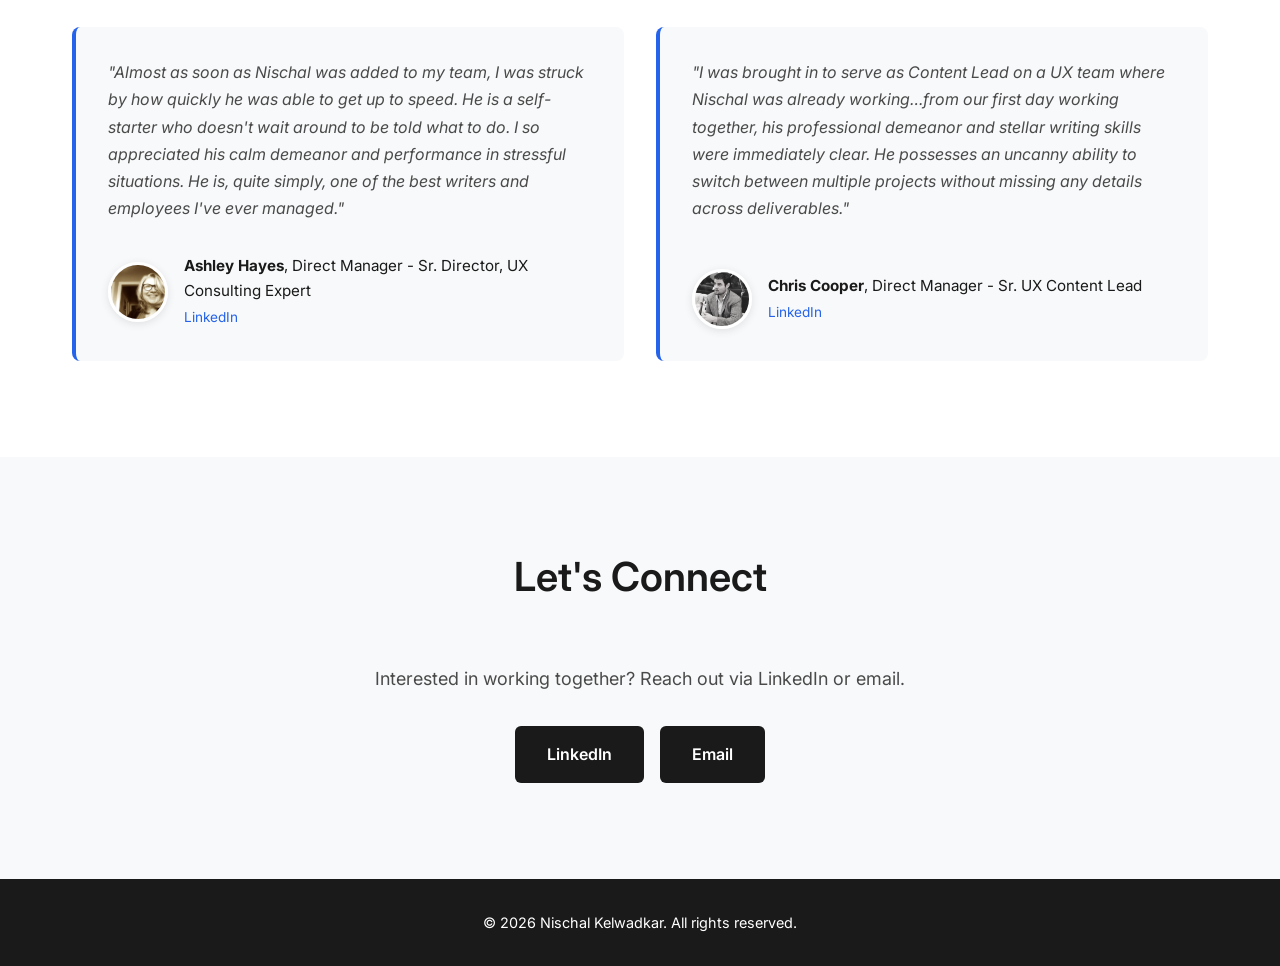
==== commit e253d180: "Refresh resume and add Help-Content Authoring Plugin case study - Resume: impact-first Intuit sectio" ====
--- a/index.html
+++ b/index.html
@@ -81,7 +81,7 @@
                         <p class="company">Intuit · ProTax Group</p>
                     </div>
                     <p class="timeline-dates">Oct 2023 – Present</p>
-                    <p class="timeline-summary">Leading content design for regulated professional tax products. Built AI-powered authoring tools, automated publishing pipelines, and scalable help infrastructure serving thousands of professional accountants — including designing and shipping an end-to-end AI content operations system under a hard organizational deadline.</p>
+                    <p class="timeline-summary">Leading content design for regulated professional tax products. Designed and built the AI authoring plugin Intuit's Customer Success writers use to edit a 20,700+ piece help knowledge base in plain English, plus automated publishing pipelines and an AI authoring agent that kept TurboTax Digital Assistant content running after its expert team offboarded.</p>
                 </div>
                 <div class="timeline-item">
                     <div class="timeline-role">
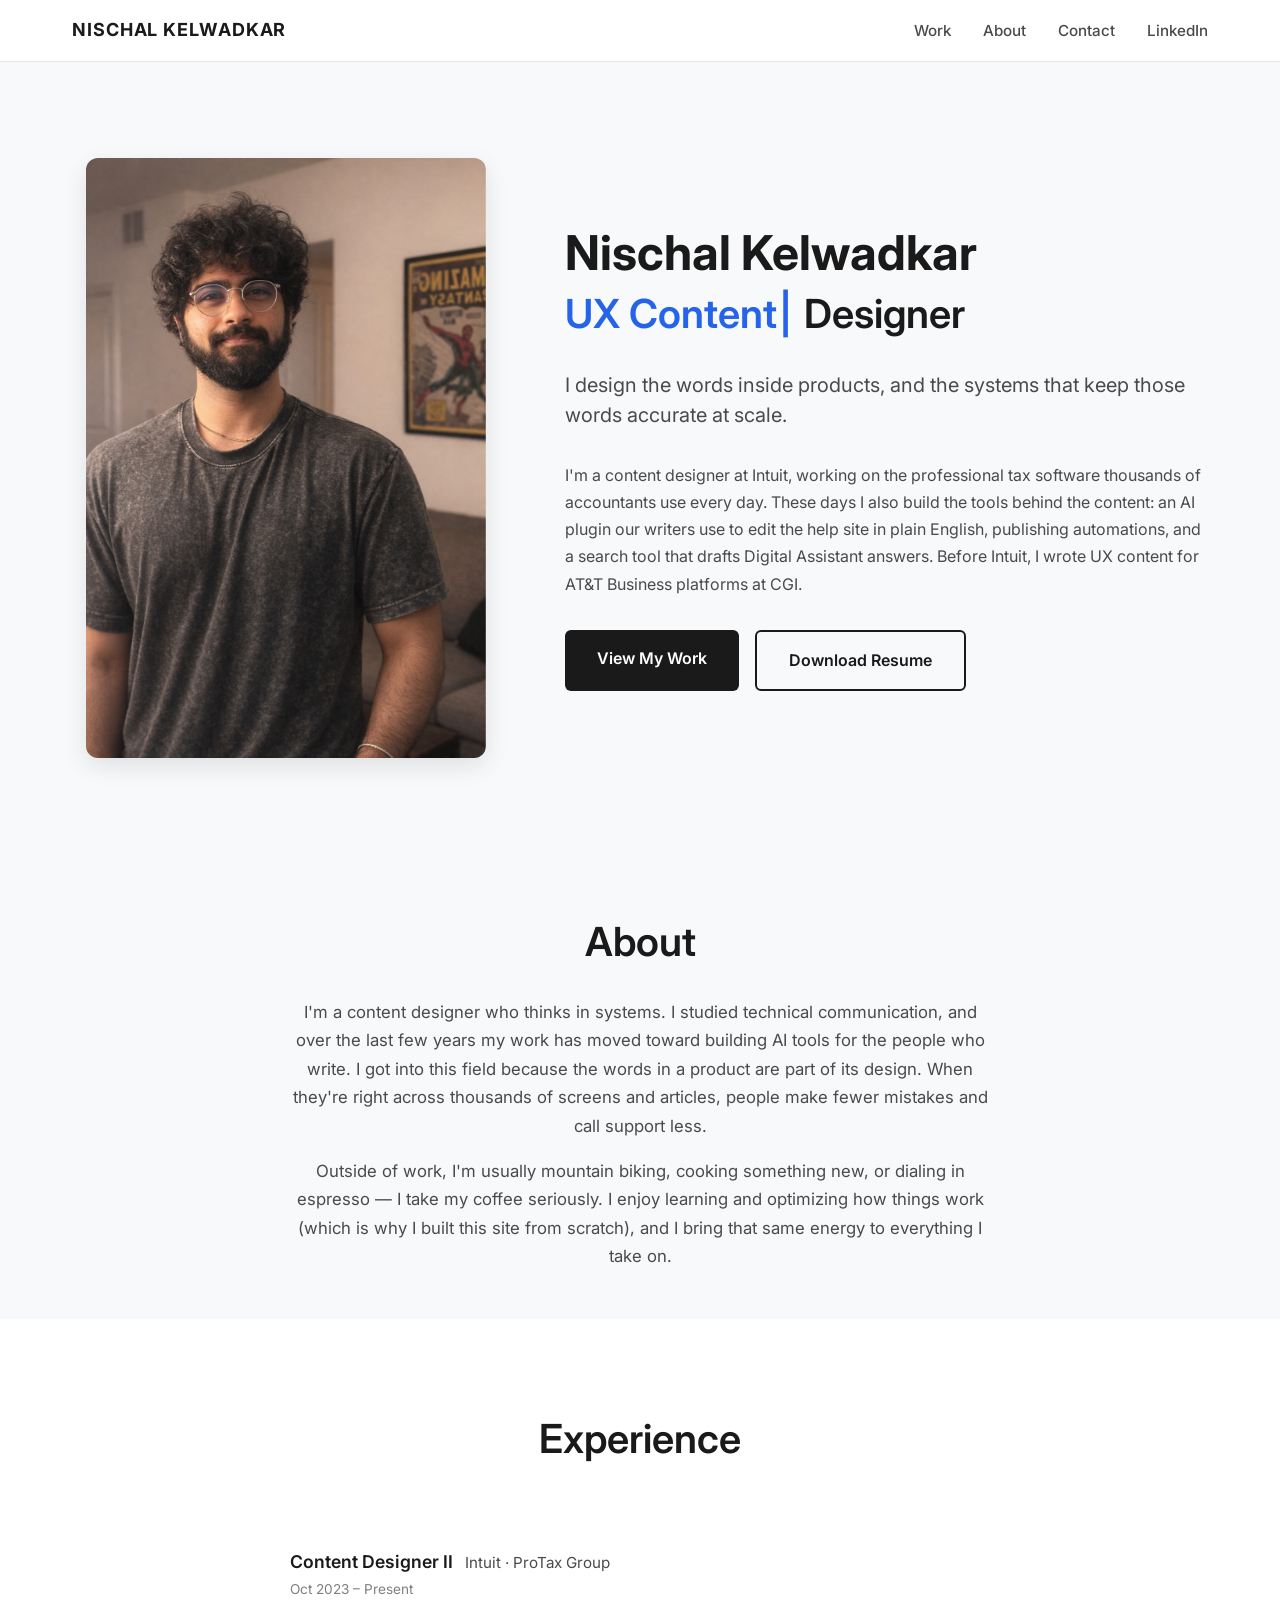
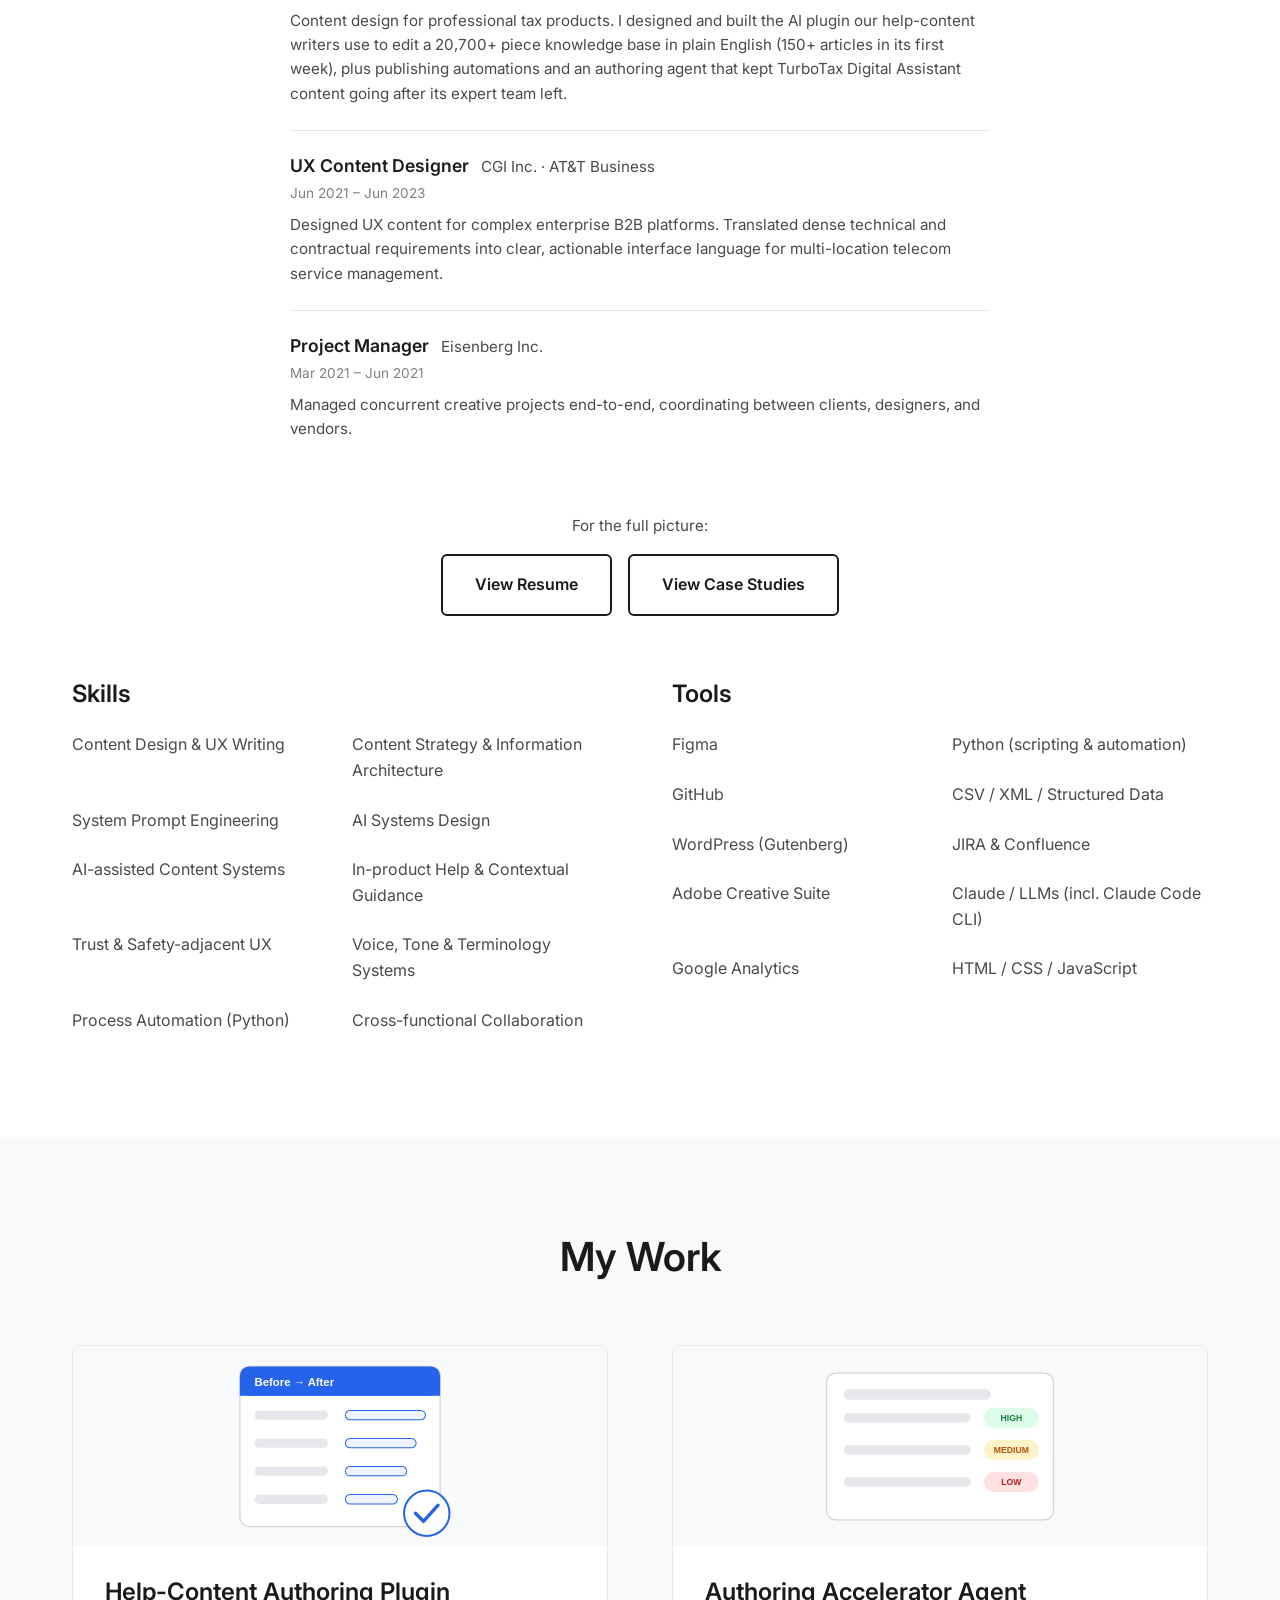
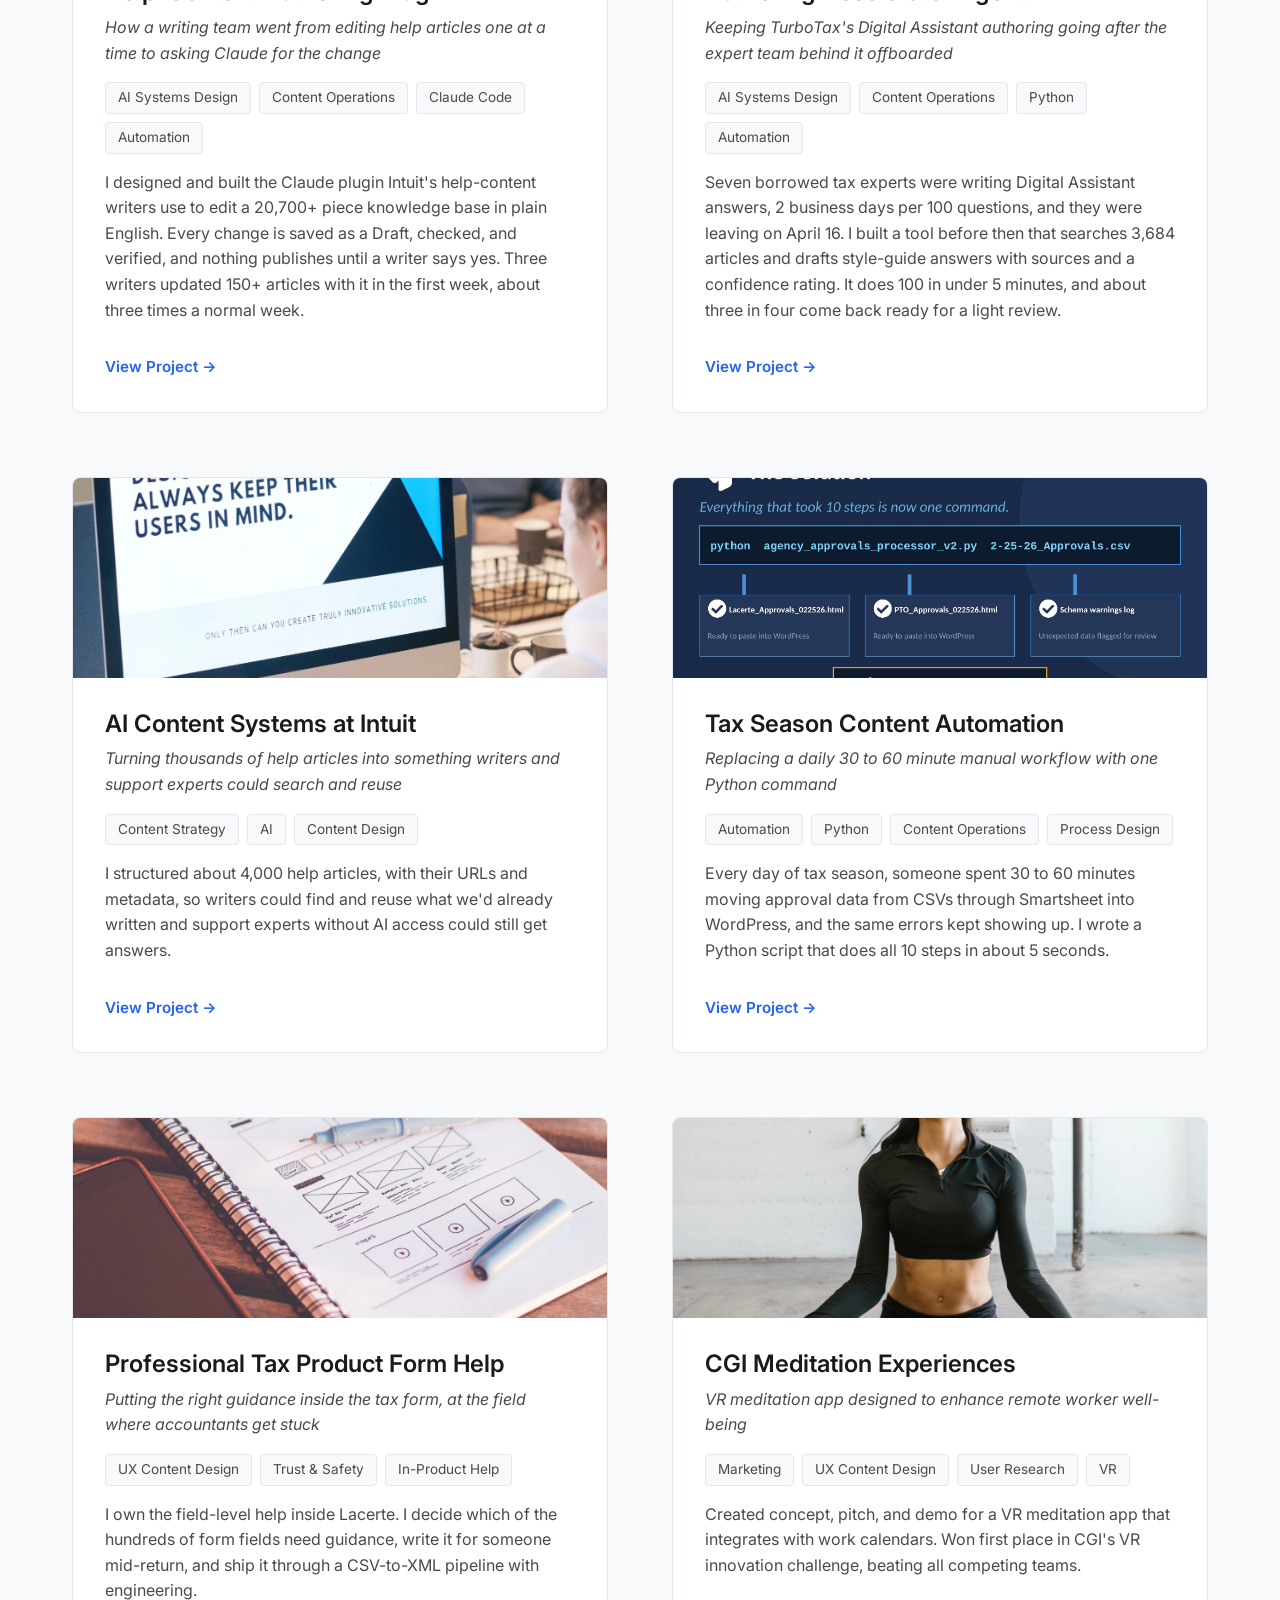
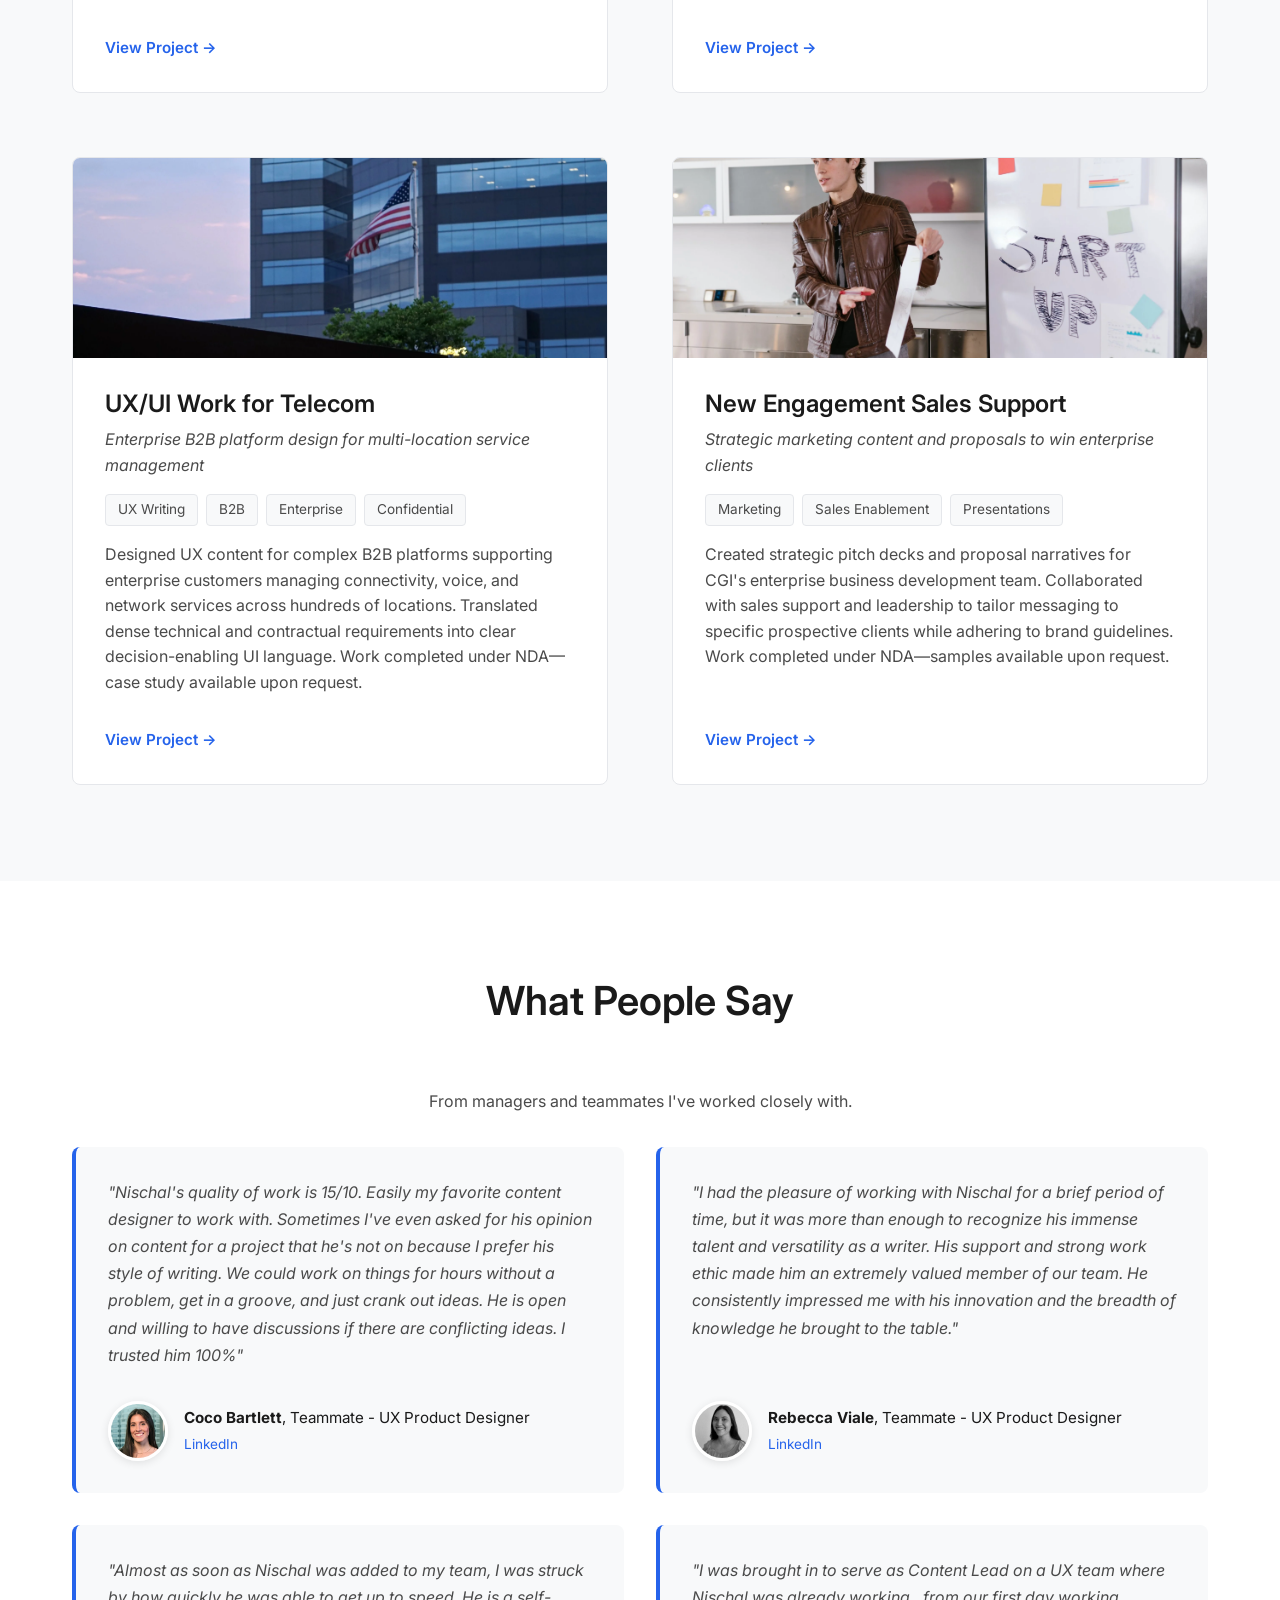
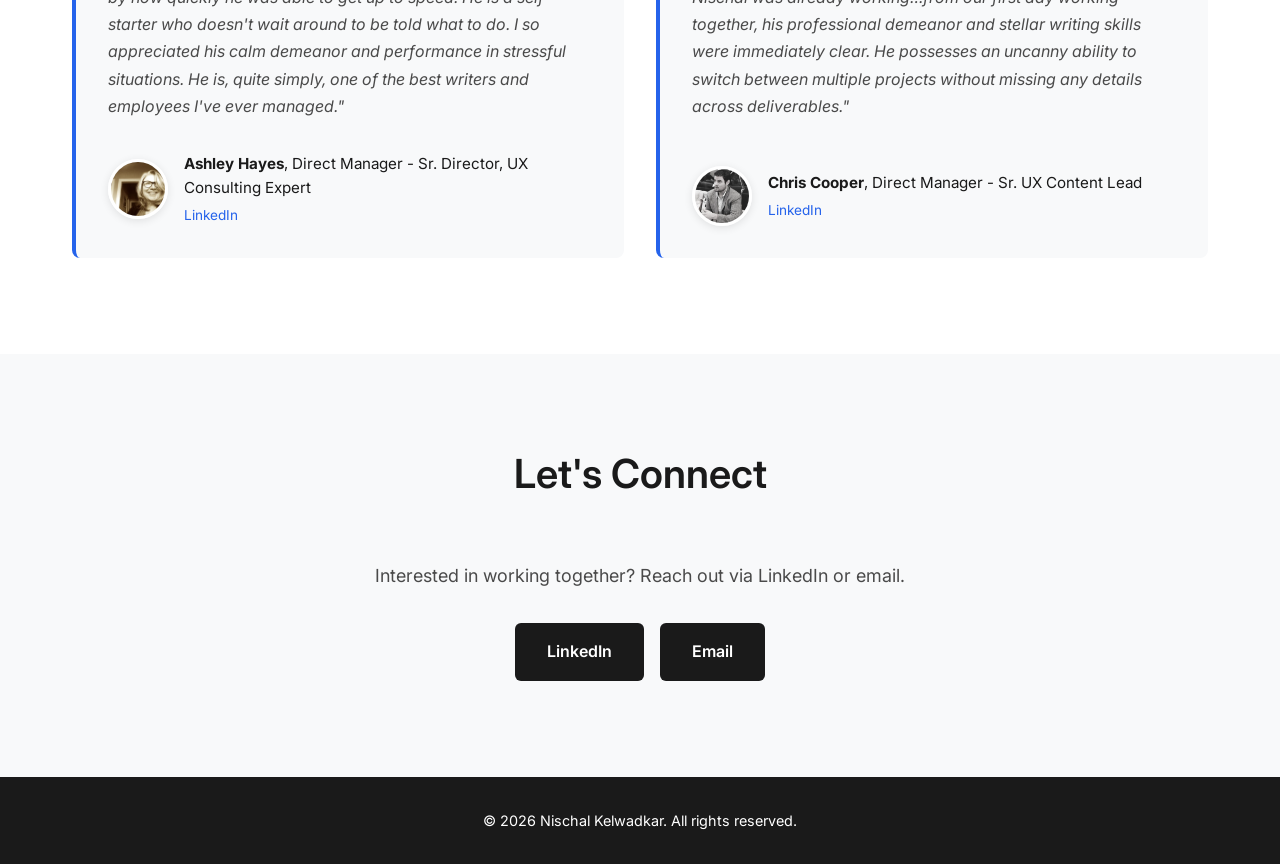
==== commit c97581e5: "Rewrite Intuit case studies in a plainer voice; add plugin diagrams and charts - Plugin case study r" ====
--- a/index.html
+++ b/index.html
@@ -5,7 +5,7 @@
     <meta name="viewport" content="width=device-width, initial-scale=1.0">
     <meta name="description" content="Nischal Kelwadkar - UX Content Designer specializing in content systems, in-product help, and AI-assisted workflows.">
     <meta property="og:title" content="Nischal Kelwadkar - UX Content Designer">
-    <meta property="og:description" content="Designing content systems that scale clarity, build trust, and empower users to act with confidence.">
+    <meta property="og:description" content="I design the words inside products, and the systems that keep those words accurate at scale.">
     <meta property="og:type" content="website">
     <meta property="og:url" content="https://www.nischalkelwadkar.com">
     <meta name="twitter:card" content="summary">
@@ -46,9 +46,9 @@
                         <span class="title-rotating"></span>
                         <span class="title-static">Designer</span>
                     </h2>
-                    <p class="hero-subtitle">Designing content systems that scale clarity, build trust, and empower users to act with confidence.</p>
+                    <p class="hero-subtitle">I design the words inside products, and the systems that keep those words accurate at scale.</p>
                     <p class="hero-description">
-                        Currently at Intuit, I lead content design for professional tax products used by thousands of accountants nationwide. I build the systems behind the content—AI-powered help infrastructure, automated publishing pipelines, and scalable content patterns—so the right answer reaches the right user at the right moment. Previously, I designed UX content for enterprise B2B platforms at CGI Inc.
+                        I'm a content designer at Intuit, working on the professional tax software thousands of accountants use every day. These days I also build the tools behind the content: an AI plugin our writers use to edit the help site in plain English, publishing automations, and a search tool that drafts Digital Assistant answers. Before Intuit, I wrote UX content for AT&amp;T Business platforms at CGI.
                     </p>
                     <div class="hero-actions">
                         <a href="#work" class="cta-button">View My Work</a>
@@ -64,7 +64,7 @@
         <div class="container">
             <h2 class="section-title">About</h2>
             <div class="about-intro">
-                <p>I'm a UX Content Designer who thinks in systems. My background blends technical communication, content strategy, and increasingly, AI-assisted tooling. I got into this field because I believe the words inside a product are as much a part of the design as the interface itself — and when you get them right at scale, everything downstream improves: fewer support calls, fewer errors, more confident users.</p>
+                <p>I'm a content designer who thinks in systems. I studied technical communication, and over the last few years my work has moved toward building AI tools for the people who write. I got into this field because the words in a product are part of its design. When they're right across thousands of screens and articles, people make fewer mistakes and call support less.</p>
                 <p>Outside of work, I'm usually mountain biking, cooking something new, or dialing in espresso — I take my coffee seriously. I enjoy learning and optimizing how things work (which is why I built this site from scratch), and I bring that same energy to everything I take on.</p>
             </div>
         </div>
@@ -81,7 +81,7 @@
                         <p class="company">Intuit · ProTax Group</p>
                     </div>
                     <p class="timeline-dates">Oct 2023 – Present</p>
-                    <p class="timeline-summary">Leading content design for regulated professional tax products. Designed and built the AI authoring plugin Intuit's Customer Success writers use to edit a 20,700+ piece help knowledge base in plain English, plus automated publishing pipelines and an AI authoring agent that kept TurboTax Digital Assistant content running after its expert team offboarded.</p>
+                    <p class="timeline-summary">Content design for professional tax products. I designed and built the AI plugin our help-content writers use to edit a 20,700+ piece knowledge base in plain English (150+ articles in its first week), plus publishing automations and an authoring agent that kept TurboTax Digital Assistant content going after its expert team left.</p>
                 </div>
                 <div class="timeline-item">
                     <div class="timeline-role">
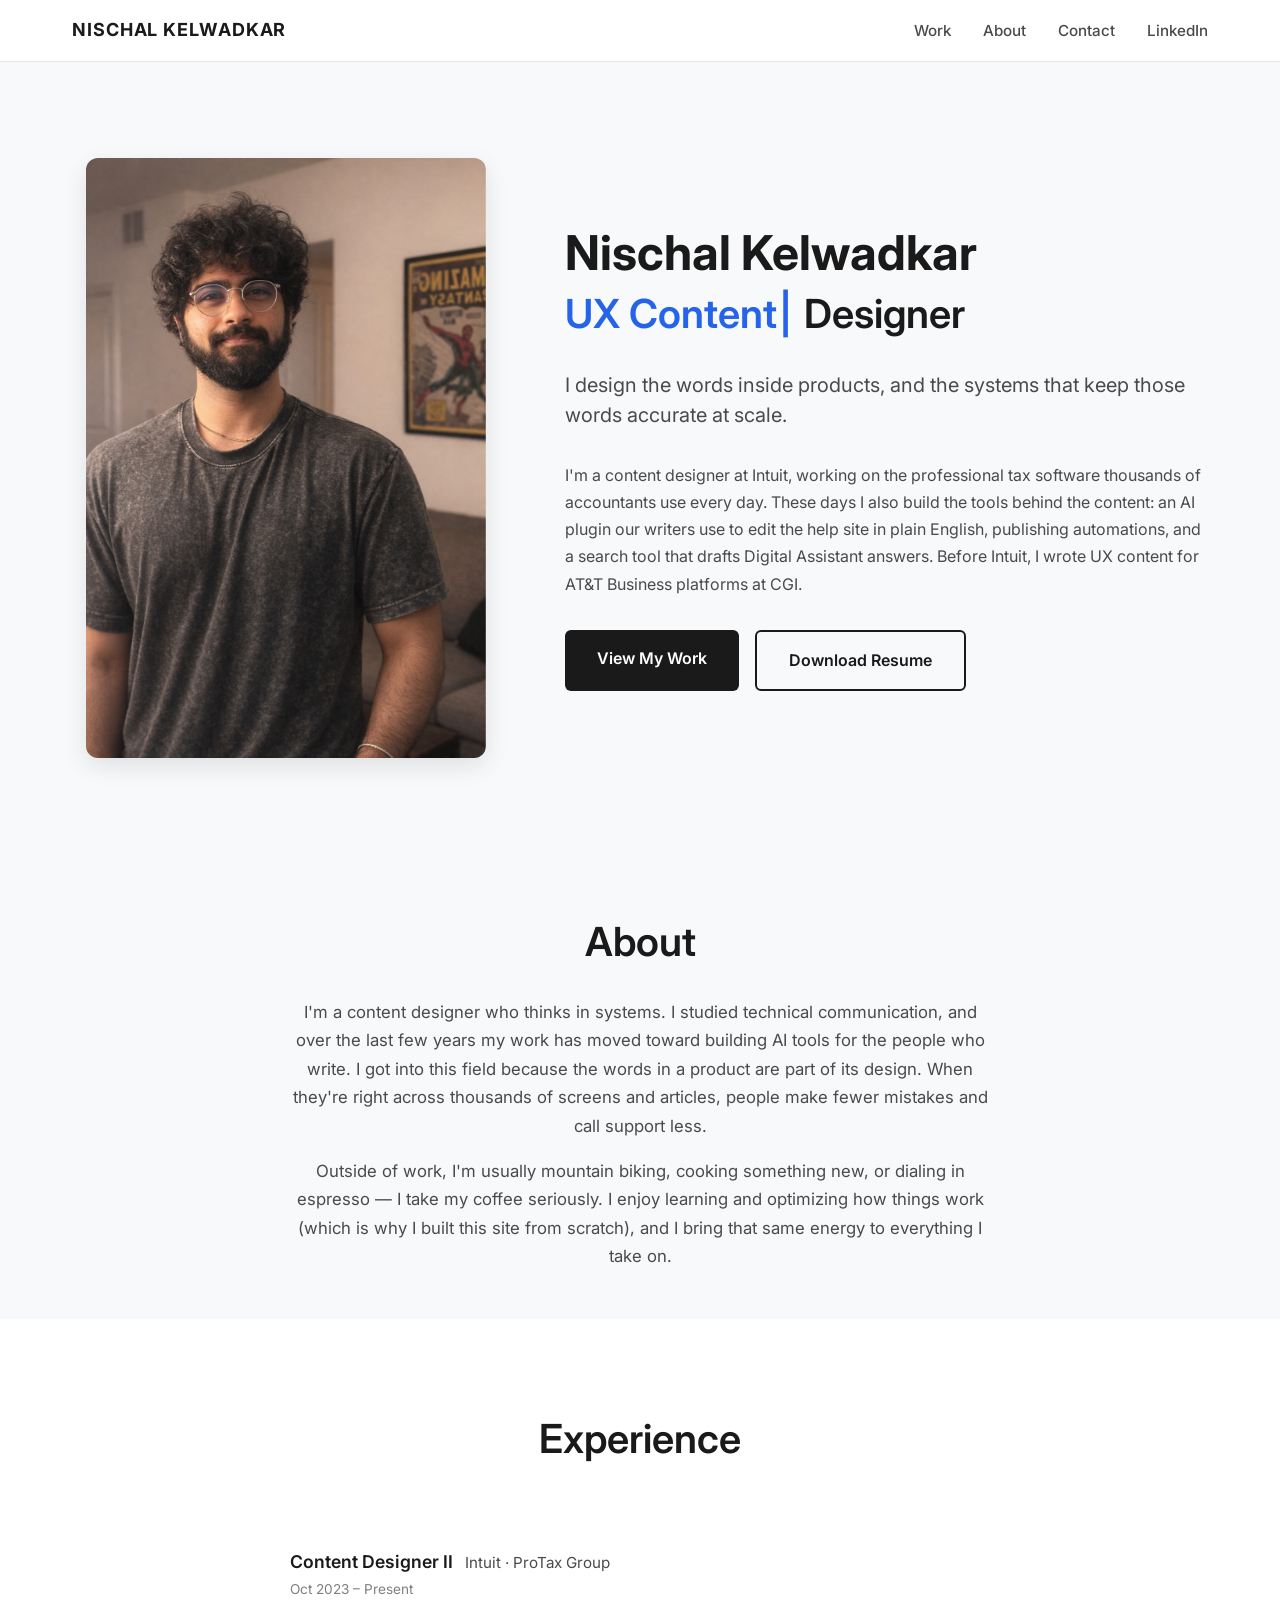
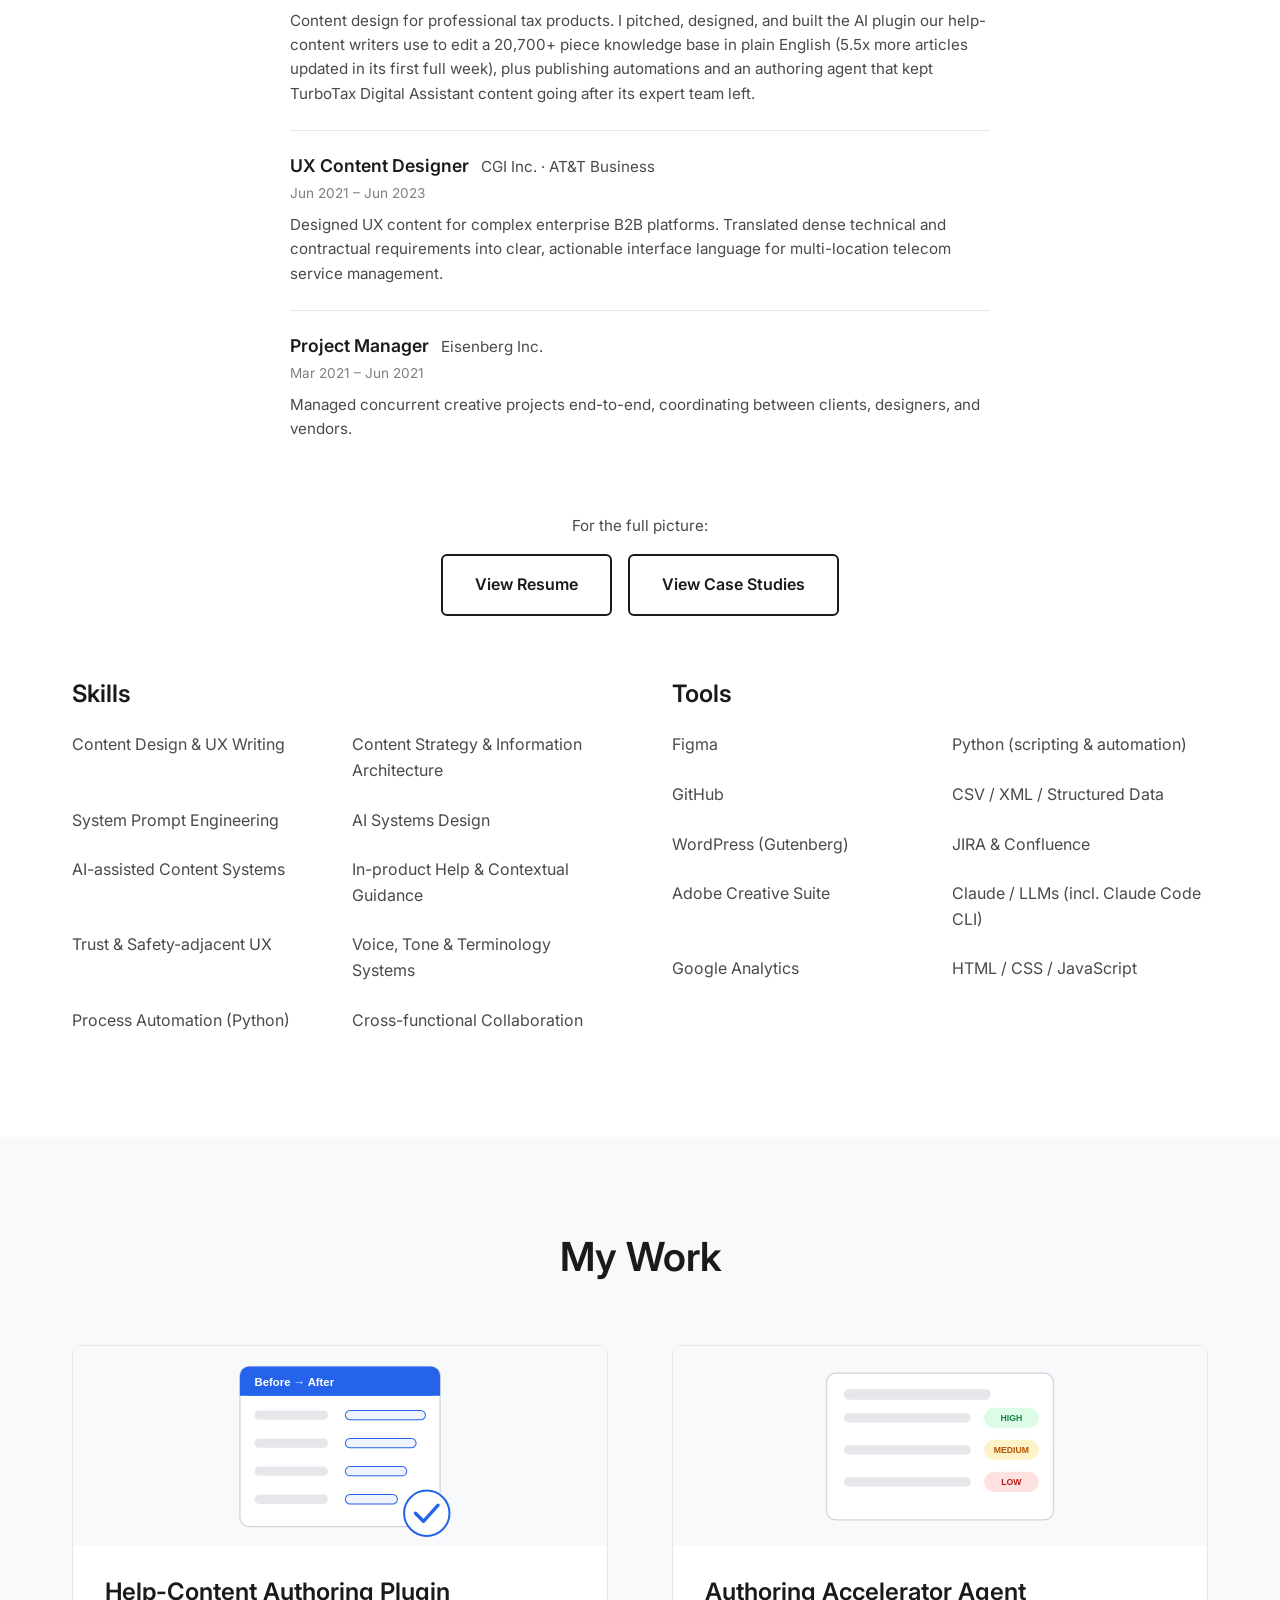
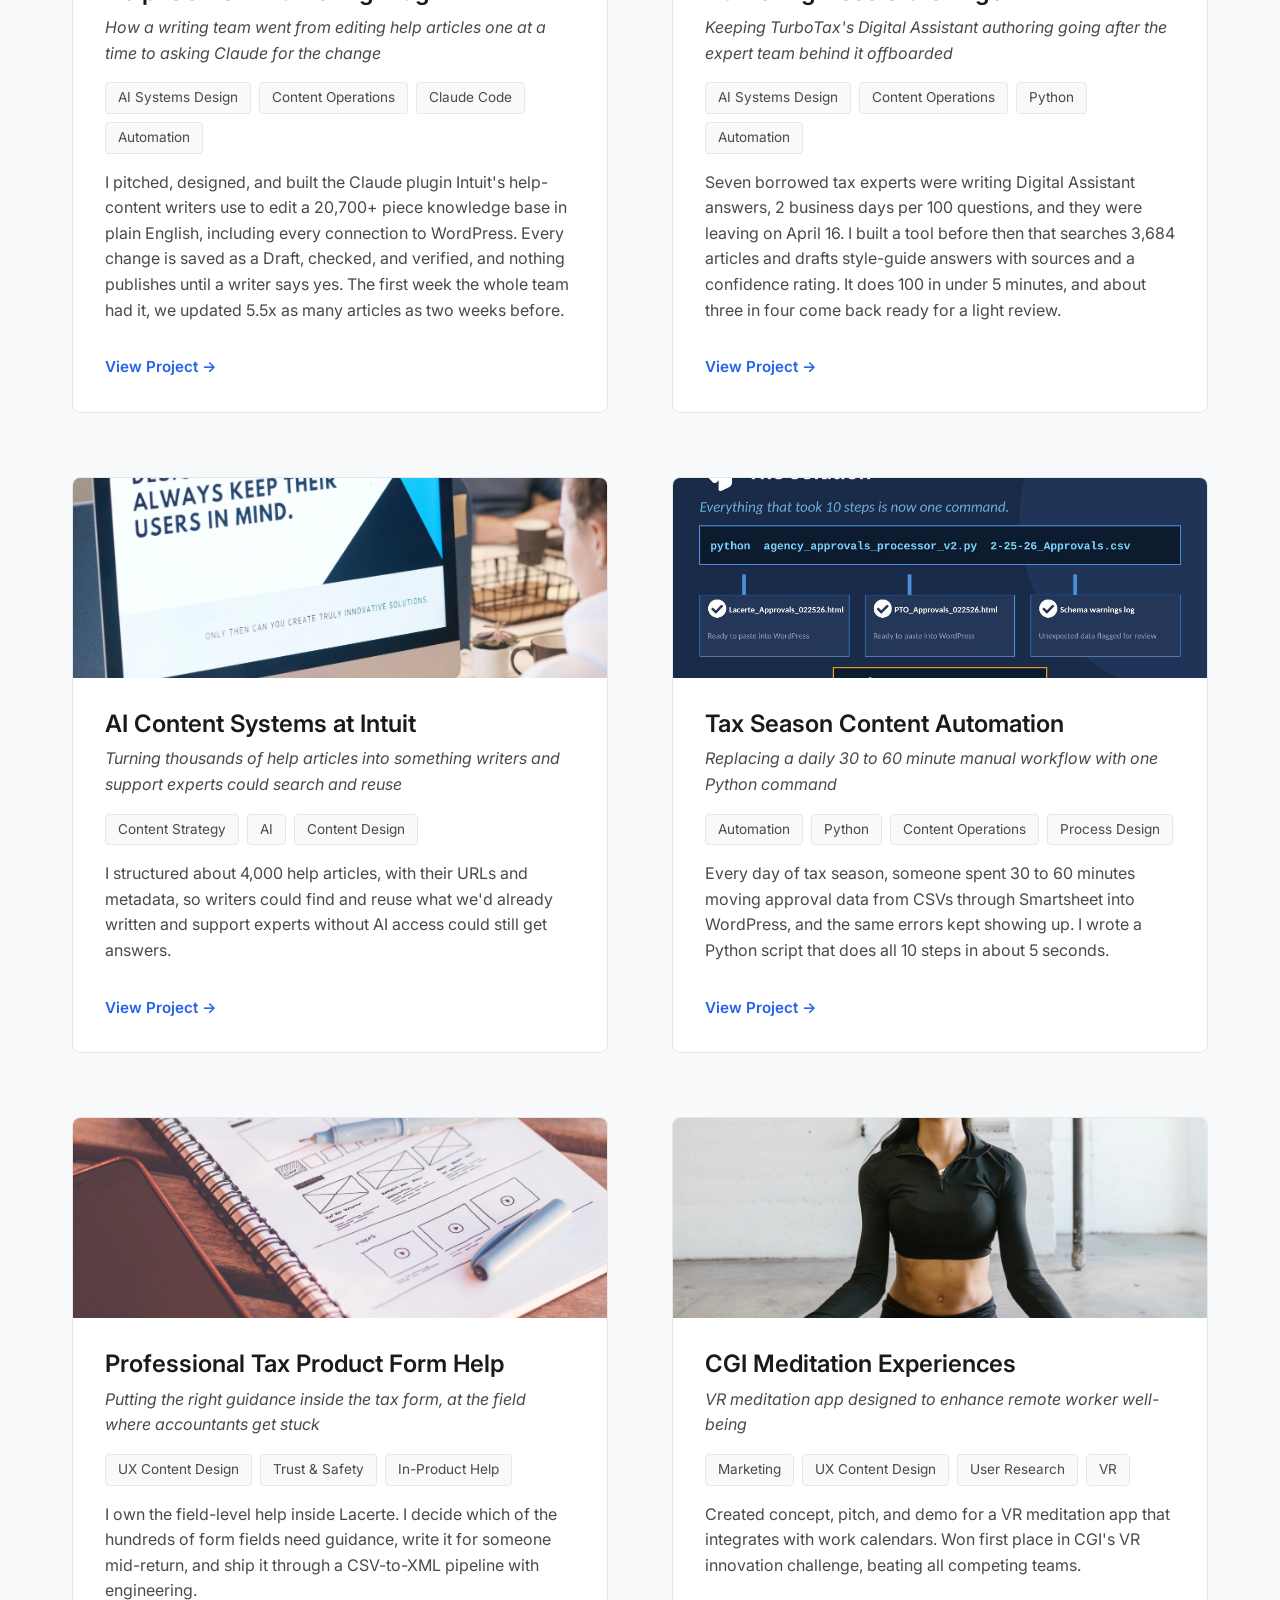
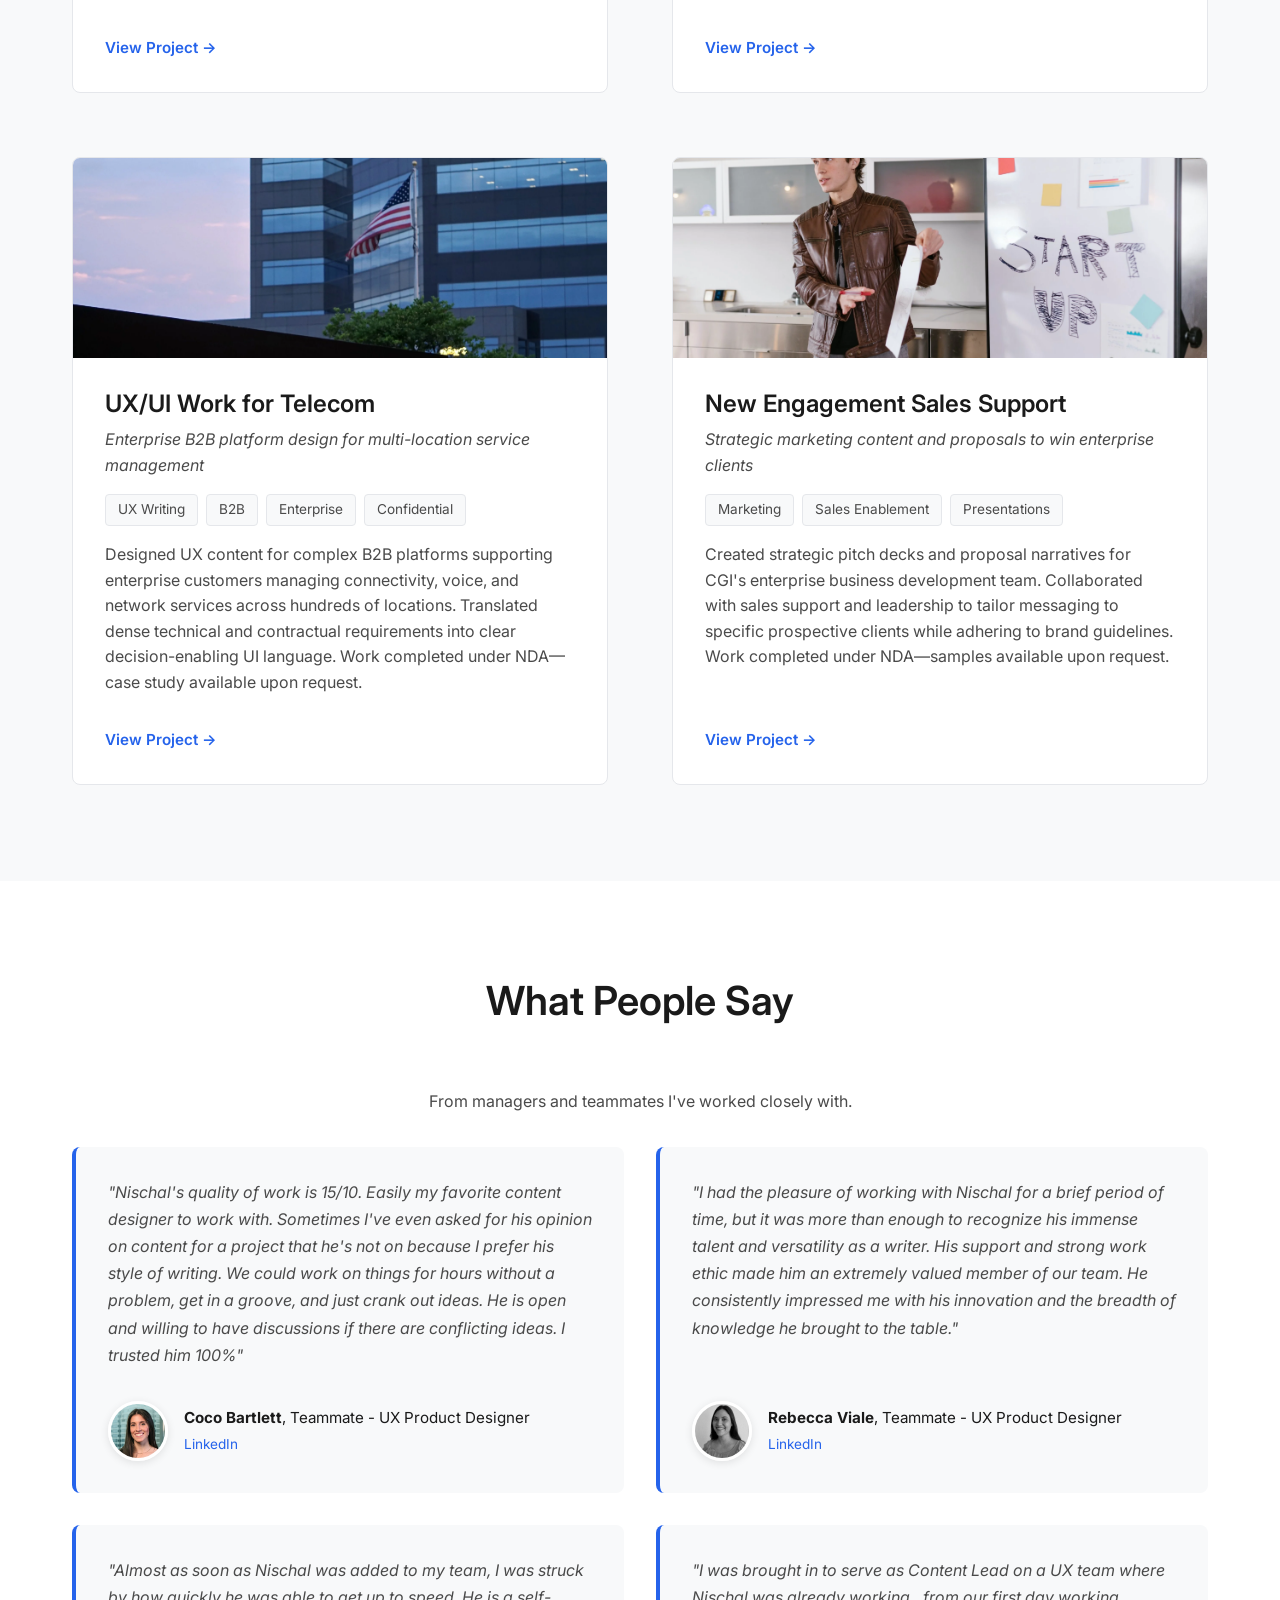
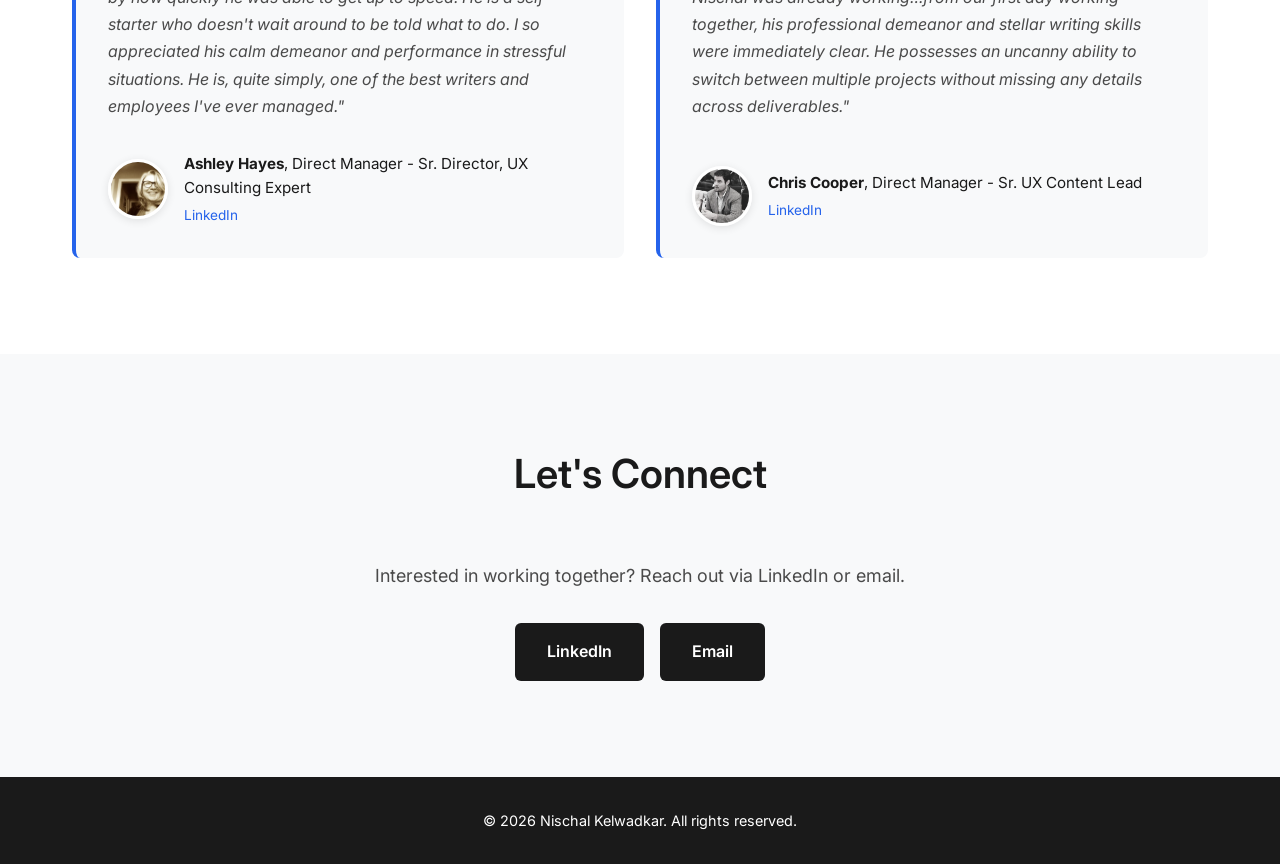
==== commit 4cb78fab: "Make authorship explicit; add 5.5x first-week number; keep page 1 of the resume all Intuit Co-Author" ====
--- a/index.html
+++ b/index.html
@@ -81,7 +81,7 @@
                         <p class="company">Intuit · ProTax Group</p>
                     </div>
                     <p class="timeline-dates">Oct 2023 – Present</p>
-                    <p class="timeline-summary">Content design for professional tax products. I designed and built the AI plugin our help-content writers use to edit a 20,700+ piece knowledge base in plain English (150+ articles in its first week), plus publishing automations and an authoring agent that kept TurboTax Digital Assistant content going after its expert team left.</p>
+                    <p class="timeline-summary">Content design for professional tax products. I pitched, designed, and built the AI plugin our help-content writers use to edit a 20,700+ piece knowledge base in plain English (5.5x more articles updated in its first full week), plus publishing automations and an authoring agent that kept TurboTax Digital Assistant content going after its expert team left.</p>
                 </div>
                 <div class="timeline-item">
                     <div class="timeline-role">
